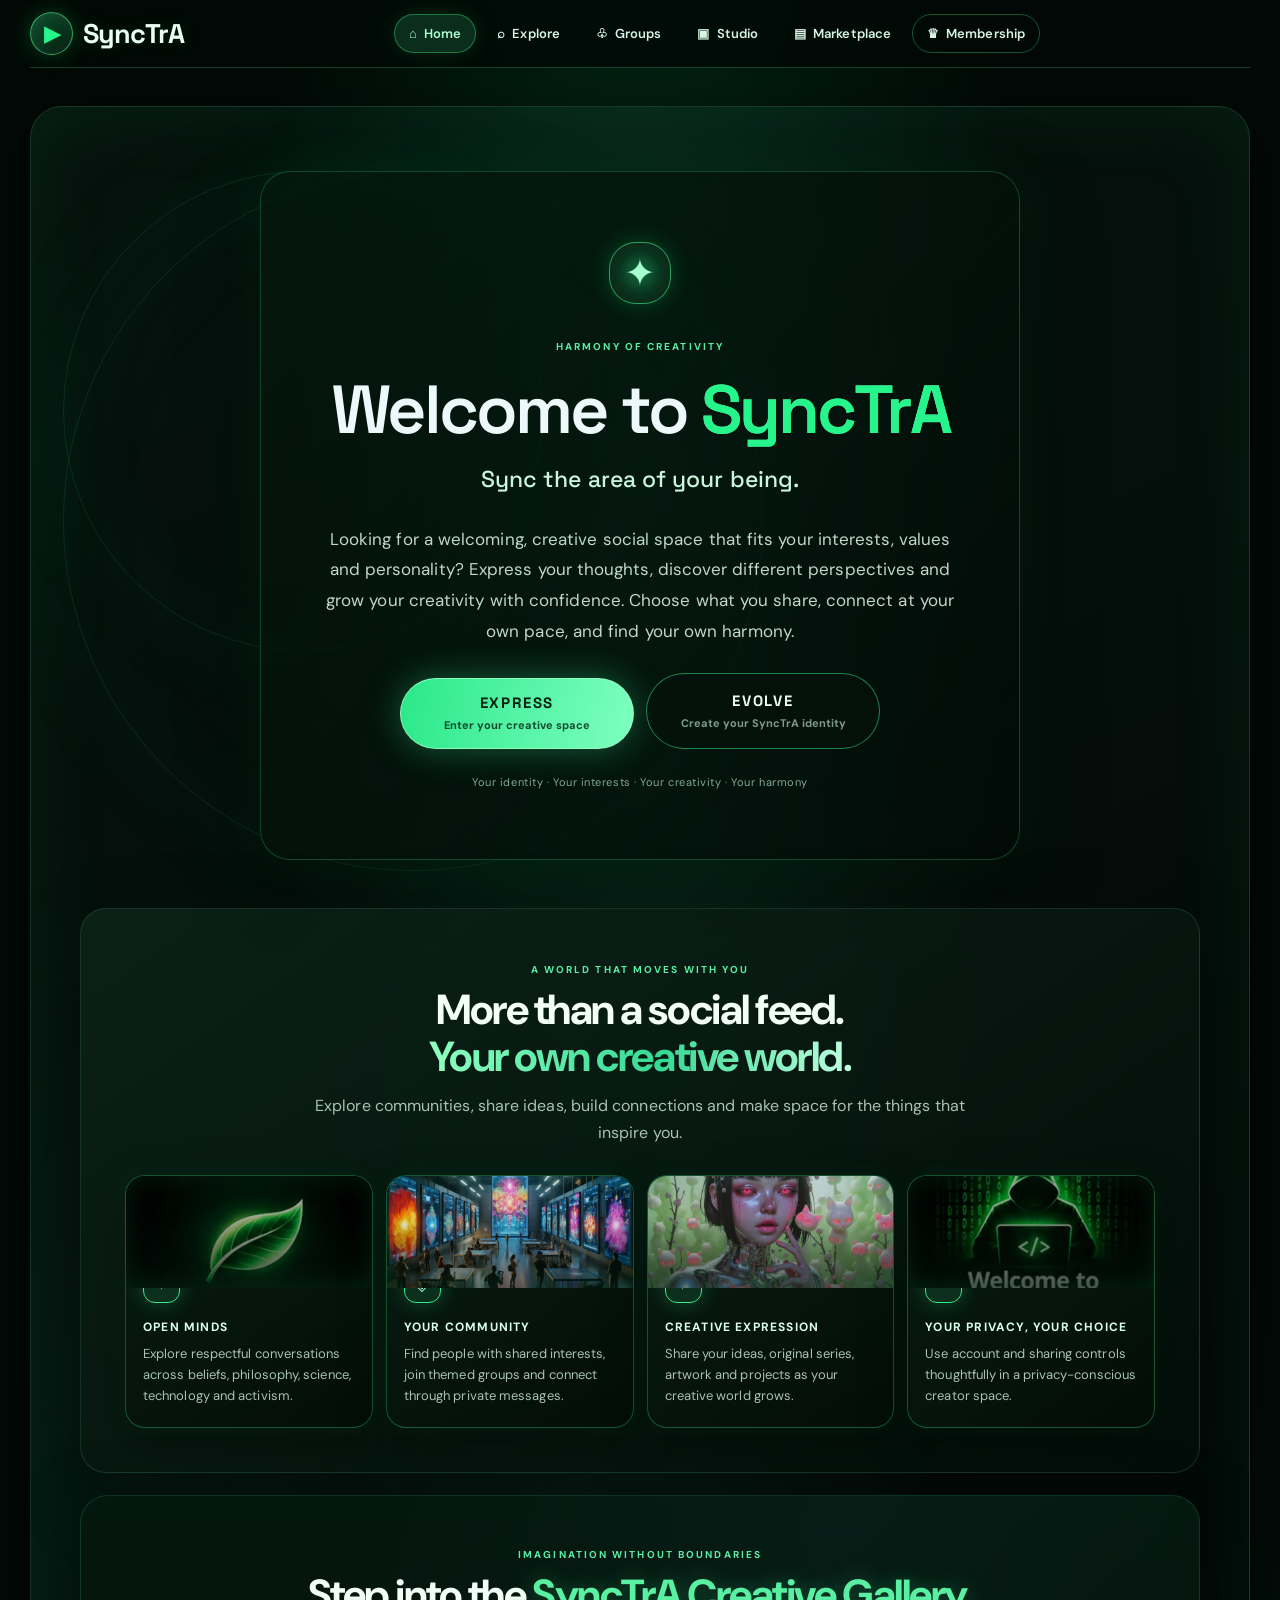
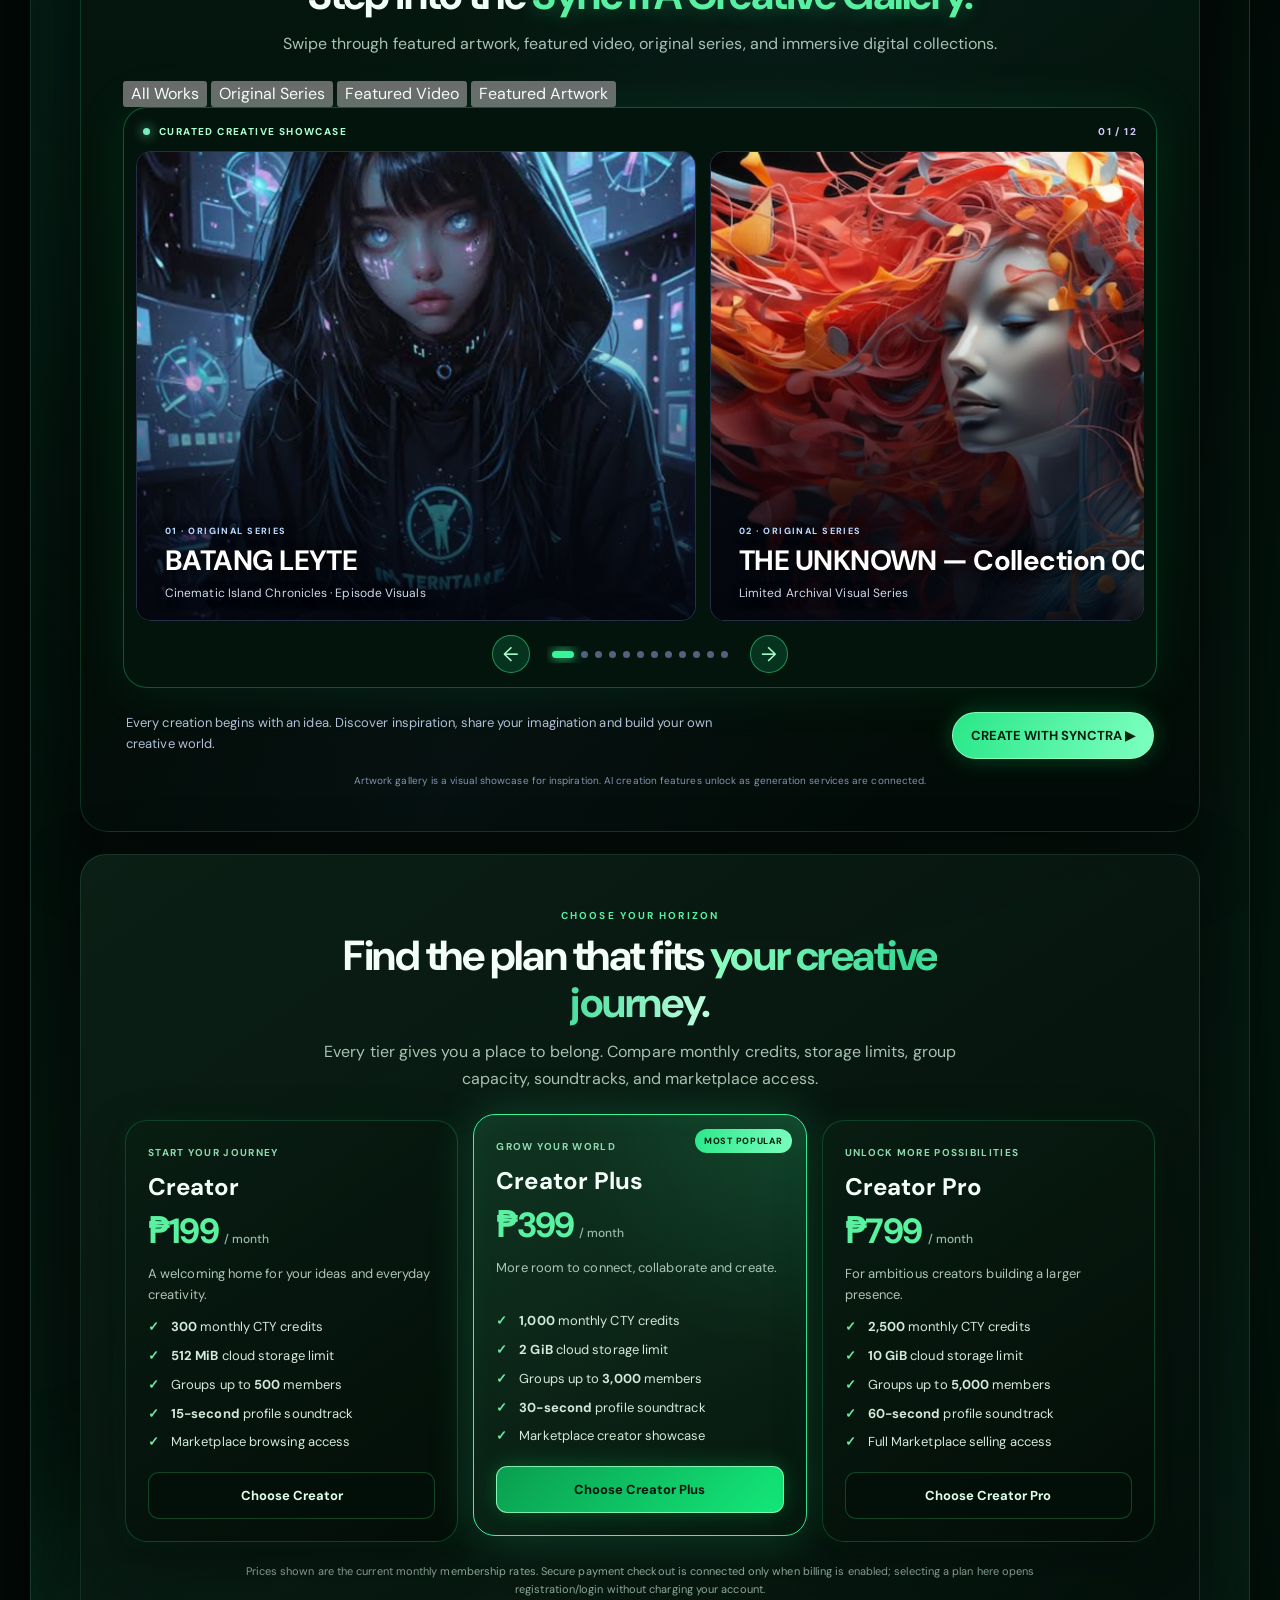
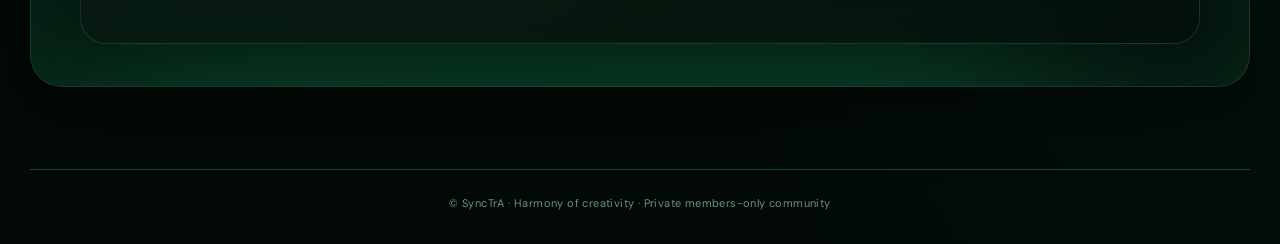
==== index.html @ 4bf0895f "Initial SyncTrA mobile-first rebuild" ====
<!doctype html>
<html lang="en">
<head>
  <meta charset="utf-8">
  <meta name="viewport" content="width=device-width, initial-scale=1, viewport-fit=cover">
  <meta name="theme-color" content="#030b07">
  <title>SyncTrA — Private Creative Social Platform</title>
  <link rel="stylesheet" href="styles.css">
  <link rel="stylesheet" href="styles-next.css">
</head>
<body data-accent-theme="emerald">
  <div class="shell">
    <!-- APP HEADER -->
    <header class="topbar" id="app-header">
      <a class="brand" href="#welcome-screen" aria-label="SyncTrA home">
        <span class="brand-mark" aria-hidden="true">▶</span>
        <span class="brand-text">SyncTrA</span>
      </a>

      <nav class="top-nav" aria-label="Primary">
        <a href="#welcome-screen" data-nav="home" class="is-current">⌂ <span>Home</span></a>
        <a href="#gallery-section" data-nav="explore">⌕ <span>Explore</span></a>
        <a href="#discover-section" data-nav="groups">♧ <span>Groups</span></a>
        <a href="#gallery-section" data-nav="studio">▣ <span>Studio</span></a>
        <a href="#plans-section" data-nav="marketplace">▤ <span>Marketplace</span></a>
        <a href="#plans-section" data-nav="membership" class="top-nav-membership">♛ <span>Membership</span></a>
        <a href="#notifications-panel" data-nav="notifications" class="auth-only-link hidden">🔔 <span>Notifications</span> <span id="header-notif-badge" class="nav-count">0</span></a>
        <a href="#profile-section" data-nav="profile" class="auth-only-link hidden">♙ <span>Profile</span></a>
      </nav>

      <div class="topbar-right">
        <span class="private-tag">PRIVATE MEMBERSHIP</span>
      </div>
    </header>

    <main>
      <!-- LANDING / HERO / CREATIVE GALLERY / MEMBERSHIP -->
      <section id="welcome-screen" class="welcome-screen">
        <div class="welcome-orbit orbit-one" aria-hidden="true"></div>
        <div class="welcome-orbit orbit-two" aria-hidden="true"></div>

        <div class="welcome-content">
          <div class="welcome-symbol" aria-hidden="true"><span>✦</span></div>
          <p class="eyebrow">HARMONY OF CREATIVITY</p>
          <h1>Welcome to <span>SyncTrA</span></h1>
          <p class="welcome-mantra">Sync the area of your being.</p>
          <p class="welcome-copy">
            Looking for a welcoming, creative social space that fits your interests, values and personality?
            Express your thoughts, discover different perspectives and grow your creativity with confidence.
            Choose what you share, connect at your own pace, and find your own harmony.
          </p>
          <div class="welcome-actions">
            <button id="welcome-express" class="primary welcome-choice" type="button">
              <strong>EXPRESS</strong>
              <small>Enter your creative space</small>
            </button>
            <button id="welcome-evolve" class="secondary welcome-choice" type="button">
              <strong>EVOLVE</strong>
              <small>Create your SyncTrA identity</small>
            </button>
          </div>
          <p class="welcome-footnote">Your identity · Your interests · Your creativity · Your harmony</p>
        </div>

        <!-- COMMUNITY & PILLARS -->
        <section id="discover-section" class="welcome-discover" aria-label="Discover SyncTrA">
          <div class="landing-heading">
            <p class="eyebrow">A WORLD THAT MOVES WITH YOU</p>
            <h2>More than a social feed.<br><span>Your own creative world.</span></h2>
            <p>Explore communities, share ideas, build connections and make space for the things that inspire you.</p>
          </div>
          <div class="landing-feature-grid">
            <article class="landing-feature">
              <div class="landing-feature-art" aria-hidden="true">
                <img src="assets/open-minds/open-discussion.webp" alt="" loading="lazy" decoding="async">
              </div>
              <span class="landing-feature-icon">✧</span>
              <h3>OPEN MINDS</h3>
              <p>Explore respectful conversations across beliefs, philosophy, science, technology and activism.</p>
            </article>
            <article class="landing-feature">
              <div class="landing-feature-art" aria-hidden="true">
                <img src="assets/ai-gallery/generative-art-lab.webp" alt="" loading="lazy" decoding="async">
              </div>
              <span class="landing-feature-icon">◈</span>
              <h3>YOUR COMMUNITY</h3>
              <p>Find people with shared interests, join themed groups and connect through private messages.</p>
            </article>
            <article class="landing-feature">
              <div class="landing-feature-art" aria-hidden="true">
                <img src="assets/ai-gallery/digital-creator.webp" alt="" loading="lazy" decoding="async">
              </div>
              <span class="landing-feature-icon">✦</span>
              <h3>CREATIVE EXPRESSION</h3>
              <p>Share your ideas, original series, artwork and projects as your creative world grows.</p>
            </article>
            <article class="landing-feature">
              <div class="landing-feature-art" aria-hidden="true">
                <img src="assets/open-minds/hacker-community.webp" alt="" loading="lazy" decoding="async">
              </div>
              <span class="landing-feature-icon">⌁</span>
              <h3>YOUR PRIVACY, YOUR CHOICE</h3>
              <p>Use account and sharing controls thoughtfully in a privacy-conscious creator space.</p>
            </article>
          </div>
        </section>

        <!-- CREATIVE GALLERY -->
        <section id="gallery-section" class="ai-gallery" aria-label="SyncTrA creative gallery">
          <div class="landing-heading gallery-heading">
            <p class="eyebrow">IMAGINATION WITHOUT BOUNDARIES</p>
            <h2>Step into the <span>SyncTrA Creative Gallery.</span></h2>
            <p>Swipe through featured artwork, featured video, original series, and immersive digital collections.</p>
          </div>

          <div class="gallery-explore-bar" role="tablist" aria-label="Filter gallery collections">
            <button type="button" class="gallery-filter is-active" data-filter="all">All Works</button>
            <button type="button" class="gallery-filter" data-filter="series">Original Series</button>
            <button type="button" class="gallery-filter" data-filter="video">Featured Video</button>
            <button type="button" class="gallery-filter" data-filter="artwork">Featured Artwork</button>
          </div>

          <div class="gallery-frame">
            <div class="gallery-toolbar">
              <span class="gallery-live-dot"></span>
              <span>CURATED CREATIVE SHOWCASE</span>
              <span class="gallery-count" id="gallery-count">01 / 12</span>
            </div>

            <div class="gallery-track" id="ai-gallery-track" tabindex="0" aria-label="Artwork carousel. Swipe or use the arrow buttons to explore.">
              <figure class="gallery-slide" data-category="series">
                <img src="assets/ai-gallery/rainy-city-portrait.webp" alt="BATANG LEYTE original cinematic series key art" loading="lazy">
                <span class="gallery-badge">ORIGINAL SERIES</span>
                <figcaption>
                  <span>01 · ORIGINAL SERIES</span>
                  <strong>BATANG LEYTE</strong>
                  <small>Cinematic Island Chronicles · Episode Visuals</small>
                </figcaption>
              </figure>
              <figure class="gallery-slide" data-category="series">
                <img src="assets/ai-gallery/biomechanical-muse.webp" alt="THE UNKNOWN Collection 001 dark surreal sculpture" loading="lazy">
                <span class="gallery-badge">COLLECTION 001</span>
                <figcaption>
                  <span>02 · ORIGINAL SERIES</span>
                  <strong>THE UNKNOWN — Collection 001</strong>
                  <small>Limited Archival Visual Series</small>
                </figcaption>
              </figure>
              <figure class="gallery-slide" data-category="video">
                <img src="assets/ai-gallery/neon-city-vision.webp" alt="Featured Video visual reel preview" loading="lazy">
                <span class="gallery-badge">FEATURED VIDEO</span>
                <figcaption>
                  <span>03 · FEATURED VIDEO</span>
                  <strong>Beyond Tomorrow (Motion Reel)</strong>
                  <small>Cinematic Sci-Fi Visual Direction</small>
                </figcaption>
              </figure>
              <figure class="gallery-slide" data-category="artwork">
                <img src="assets/ai-gallery/immersive-color-world.webp" alt="Immersive room filled with luminous multicolored glass-like digital forms" loading="lazy">
                <span class="gallery-badge">FEATURED ARTWORK</span>
                <figcaption>
                  <span>04 · FEATURED ARTWORK</span>
                  <strong>Color in Motion</strong>
                  <small>Abstract Environments</small>
                </figcaption>
              </figure>
              <figure class="gallery-slide" data-category="artwork">
                <img src="assets/ai-gallery/digital-river-gallery.webp" alt="Dark digital art gallery with glowing flowing patterns across the floor" loading="lazy">
                <figcaption>
                  <span>05 · DIGITAL ENVIRONMENTS</span>
                  <strong>River of Light</strong>
                  <small>Spatial Visual Art</small>
                </figcaption>
              </figure>
              <figure class="gallery-slide" data-category="artwork">
                <img src="assets/ai-gallery/generative-art-lab.webp" alt="Futuristic creative gallery with large colorful digital artworks" loading="lazy">
                <figcaption>
                  <span>06 · CREATIVE SPACES</span>
                  <strong>The Art Lab</strong>
                  <small>Generative Concepts</small>
                </figcaption>
              </figure>
              <figure class="gallery-slide" data-category="video">
                <img src="assets/ai-gallery/cyberpunk-wanderer.webp" alt="Anime-inspired cyberpunk woman overlooking a rainy neon city" loading="lazy">
                <span class="gallery-badge">FEATURED VIDEO</span>
                <figcaption>
                  <span>07 · FEATURED VIDEO</span>
                  <strong>Midnight Wanderer</strong>
                  <small>Animated Storyboard &amp; Soundscape</small>
                </figcaption>
              </figure>
              <figure class="gallery-slide" data-category="artwork">
                <img src="assets/ai-gallery/digital-creator.webp" alt="Hooded digital artist working at a glowing futuristic workstation" loading="lazy">
                <figcaption>
                  <span>08 · DIGITAL IDENTITIES</span>
                  <strong>Creator Mode</strong>
                  <small>Virtual Personas</small>
                </figcaption>
              </figure>
              <figure class="gallery-slide" data-category="artwork">
                <img src="assets/ai-gallery/surreal-cat-spirit.webp" alt="Surreal luminous character surrounded by small glowing cat-like figures" loading="lazy">
                <figcaption>
                  <span>09 · SURREAL ART</span>
                  <strong>Dream Companions</strong>
                  <small>Fantasy Concepts</small>
                </figcaption>
              </figure>
              <figure class="gallery-slide" data-category="artwork">
                <img src="assets/ai-gallery/neon-dream-portrait.webp" alt="Vibrant pink and violet futuristic fantasy portrait" loading="lazy">
                <figcaption>
                  <span>10 · NEON FANTASY</span>
                  <strong>Neon Reverie</strong>
                  <small>Color and Emotion</small>
                </figcaption>
              </figure>
              <figure class="gallery-slide" data-category="series">
                <img src="assets/open-minds/taoism.webp" alt="Harmony of Nature architectural vision" loading="lazy">
                <figcaption>
                  <span>11 · ENVIRONMENTAL ART</span>
                  <strong>Emerald Sanctuary</strong>
                  <small>Nature &amp; Architecture</small>
                </figcaption>
              </figure>
              <figure class="gallery-slide" data-category="series">
                <img src="assets/open-minds/science.webp" alt="Cosmic discovery visual" loading="lazy">
                <figcaption>
                  <span>12 · COSMIC EXPLORATION</span>
                  <strong>Horizons of Light</strong>
                  <small>Speculative Visuals</small>
                </figcaption>
              </figure>
            </div>

            <div class="gallery-controls">
              <button class="gallery-arrow" id="gallery-prev" type="button" aria-label="Previous artwork">←</button>
              <div class="gallery-dots" id="gallery-dots" aria-label="Choose artwork">
                <button class="gallery-dot is-active" type="button" data-gallery-index="0" aria-label="Show artwork 1" aria-current="true"></button>
                <button class="gallery-dot" type="button" data-gallery-index="1" aria-label="Show artwork 2"></button>
                <button class="gallery-dot" type="button" data-gallery-index="2" aria-label="Show artwork 3"></button>
                <button class="gallery-dot" type="button" data-gallery-index="3" aria-label="Show artwork 4"></button>
                <button class="gallery-dot" type="button" data-gallery-index="4" aria-label="Show artwork 5"></button>
                <button class="gallery-dot" type="button" data-gallery-index="5" aria-label="Show artwork 6"></button>
                <button class="gallery-dot" type="button" data-gallery-index="6" aria-label="Show artwork 7"></button>
                <button class="gallery-dot" type="button" data-gallery-index="7" aria-label="Show artwork 8"></button>
                <button class="gallery-dot" type="button" data-gallery-index="8" aria-label="Show artwork 9"></button>
                <button class="gallery-dot" type="button" data-gallery-index="9" aria-label="Show artwork 10"></button>
                <button class="gallery-dot" type="button" data-gallery-index="10" aria-label="Show artwork 11"></button>
                <button class="gallery-dot" type="button" data-gallery-index="11" aria-label="Show artwork 12"></button>
              </div>
              <button class="gallery-arrow" id="gallery-next" type="button" aria-label="Next artwork">→</button>
            </div>
          </div>

          <div class="gallery-footer">
            <p>Every creation begins with an idea. Discover inspiration, share your imagination and build your own creative world.</p>
            <button id="gallery-join" class="primary" type="button">CREATE WITH SYNCTRA <span>▶</span></button>
          </div>
          <p class="gallery-note">Artwork gallery is a visual showcase for inspiration. AI creation features unlock as generation services are connected.</p>
        </section>

        <!-- MEMBERSHIP TIERS -->
        <section id="plans-section" class="landing-plans" aria-label="SyncTrA membership plans">
          <div class="landing-heading">
            <p class="eyebrow">CHOOSE YOUR HORIZON</p>
            <h2>Find the plan that fits <span>your creative journey.</span></h2>
            <p>Every tier gives you a place to belong. Compare monthly credits, storage limits, group capacity, soundtracks, and marketplace access.</p>
          </div>
          <div class="landing-plan-grid">
            <article class="landing-plan">
              <p class="plan-kicker">START YOUR JOURNEY</p>
              <h3>Creator</h3>
              <p class="landing-price">₱199 <small>/ month</small></p>
              <p class="plan-summary">A welcoming home for your ideas and everyday creativity.</p>
              <ul>
                <li><strong>300</strong> monthly CTY credits</li>
                <li><strong>512 MiB</strong> cloud storage limit</li>
                <li>Groups up to <strong>500</strong> members</li>
                <li><strong>15-second</strong> profile soundtrack</li>
                <li>Marketplace browsing access</li>
              </ul>
              <button class="secondary landing-plan-cta" type="button" data-plan-cta="creator">Choose Creator</button>
            </article>

            <article class="landing-plan featured">
              <span class="plan-ribbon">MOST POPULAR</span>
              <p class="plan-kicker">GROW YOUR WORLD</p>
              <h3>Creator Plus</h3>
              <p class="landing-price">₱399 <small>/ month</small></p>
              <p class="plan-summary">More room to connect, collaborate and create.</p>
              <ul>
                <li><strong>1,000</strong> monthly CTY credits</li>
                <li><strong>2 GiB</strong> cloud storage limit</li>
                <li>Groups up to <strong>3,000</strong> members</li>
                <li><strong>30-second</strong> profile soundtrack</li>
                <li>Marketplace creator showcase</li>
              </ul>
              <button class="primary landing-plan-cta" type="button" data-plan-cta="creator_plus">Choose Creator Plus</button>
            </article>

            <article class="landing-plan">
              <p class="plan-kicker">UNLOCK MORE POSSIBILITIES</p>
              <h3>Creator Pro</h3>
              <p class="landing-price">₱799 <small>/ month</small></p>
              <p class="plan-summary">For ambitious creators building a larger presence.</p>
              <ul>
                <li><strong>2,500</strong> monthly CTY credits</li>
                <li><strong>10 GiB</strong> cloud storage limit</li>
                <li>Groups up to <strong>5,000</strong> members</li>
                <li><strong>60-second</strong> profile soundtrack</li>
                <li>Full Marketplace selling access</li>
              </ul>
              <button class="secondary landing-plan-cta" type="button" data-plan-cta="creator_pro">Choose Creator Pro</button>
            </article>
          </div>
          <p class="landing-disclaimer">Prices shown are the current monthly membership rates. Secure payment checkout is connected only when billing is enabled; selecting a plan here opens registration/login without charging your account.</p>
        </section>

        <div class="welcome-bottom-glow" aria-hidden="true"></div>
      </section>

      <!-- AUTH VIEW -->
      <section id="auth-view" class="auth-layout hidden">
        <div class="intro">
          <p class="eyebrow">A PRIVATE SPACE TO CREATE</p>
          <h1>Make something.<br><span>Share the harmony.</span></h1>
          <p class="intro-copy">A members-only creative community for art, video, music, projects and themed discussions.</p>
          <div class="values">
            <div><b>01</b><span>Private by design</span></div>
            <div><b>02</b><span>Chronological community feed</span></div>
            <div><b>03</b><span>Themed communities &amp; private groups</span></div>
          </div>
          <p class="fine-print">SyncTrA is for adults aged 18 and older. Respectful expression, privacy and transparent community rules matter here.</p>
        </div>

        <section class="panel auth-panel">
          <button id="back-to-welcome" class="text-button back-welcome" type="button">← Welcome</button>
          <div class="tabs">
            <button id="tab-login" class="tab active" type="button">Log in</button>
            <button id="tab-signup" class="tab" type="button">Create account</button>
          </div>

          <form id="login-form" class="form">
            <h2>Welcome back</h2>
            <p class="muted">Log in to your private SyncTrA space.</p>
            <label>Email address<input id="login-email" type="email" autocomplete="email" required placeholder="you@example.com"></label>
            <label>Password<input id="login-password" type="password" autocomplete="current-password" required minlength="8" placeholder="Your password"></label>
            <button class="primary" type="submit">Log in securely</button>
            <button id="forgot-password" class="text-button" type="button">Forgot password?</button>
          </form>

          <form id="signup-form" class="form hidden">
            <h2>Join SyncTrA</h2>
            <p class="muted">Create your member identity. No outside profile-photo uploads.</p>
            <label>Username<input id="signup-username" type="text" minlength="3" maxlength="24" pattern="[A-Za-z0-9_]{3,24}" autocomplete="username" required placeholder="your_unique_name"></label>
            <small>3–24 characters. Letters, numbers and underscore only.</small>
            <label>Display name<input id="signup-display" type="text" minlength="1" maxlength="60" required placeholder="How members will see you"></label>
            <label>Email address<input id="signup-email" type="email" autocomplete="email" required placeholder="you@example.com"></label>
            <label>Password<input id="signup-password" type="password" autocomplete="new-password" minlength="8" required placeholder="At least 8 characters"></label>
            <label>Date of birth<input id="signup-dob" type="date" required></label>
            <label class="check-row"><input id="age-check" type="checkbox" required><span>I confirm that I am 18 years old or older.</span></label>
            <label class="check-row"><input id="rules-check" type="checkbox" required><span>I agree to follow SyncTrA's community rules and privacy-first approach.</span></label>
            <button class="primary" type="submit">Create my account</button>
            <p class="tiny">Your date of birth is checked during registration and is not displayed on your public member profile.</p>
          </form>
          <div id="auth-message" class="message" role="status" aria-live="polite"></div>
        </section>
      </section>

      <!-- AUTHENTICATED WORKSPACE -->
      <section id="dashboard-view" class="dashboard hidden">
        <div class="dash-head">
          <div>
            <p class="eyebrow">MEMBER SPACE</p>
            <h1>Welcome, <span id="member-display">Creator</span>.</h1>
            <p class="muted">Your private SyncTrA creative world.</p>
          </div>
          <button id="logout-button" class="secondary" type="button">Log out</button>
        </div>

        <!-- ANDROID / MOBILE STICKY QUICKBAR -->
        <div class="mobile-quickbar">
          <button id="quick-menu-toggle" class="secondary menu-toggle" type="button" aria-expanded="false" aria-controls="quick-menu" aria-label="Open navigation menu">
            <span aria-hidden="true">☰</span><span>Menu</span>
          </button>
          <span class="quickbar-brand">SyncTrA <small>YOUR CREATIVE WORLD</small></span>
          <a href="#notifications-panel" aria-label="Notifications" class="quickbar-notif">
            🔔<span id="mobile-notif-dot" class="quickbar-badge hidden">0</span>
          </a>
        </div>

        <!-- DESKTOP SIDEBAR / MOBILE DRAWER -->
        <nav id="quick-menu" class="app-nav" aria-label="SyncTrA workspace navigation">
          <a class="app-nav-brand" href="#feed-section">
            <span class="nav-orb">▶</span>
            <span>SyncTrA<small>CREATIVE SOCIAL PLATFORM</small></span>
          </a>
          <a href="#feed-section" data-workspace="stream">⌂ <span>Home / Stream</span></a>
          <a href="#social-hub" data-workspace="explore">⌕ <span>Explore &amp; Network</span></a>
          <a href="#groups-section" data-workspace="garden">♧ <span>Groups &amp; Open Minds</span></a>
          <a href="#creative-space" data-workspace="create">▣ <span>Studio &amp; Creations</span></a>
          <a href="#messages-panel" data-workspace="chat">▤ <span>Direct Chat</span></a>
          <a href="#notifications-panel" data-workspace="notifications">🔔 <span>Notifications</span></a>
          <a href="#profile-section" data-workspace="you">♙ <span>Your Profile</span></a>
          <a href="#about-section" data-workspace="about">✦ <span>About SyncTrA</span></a>
          <a href="#faq-section" data-workspace="faq">? <span>FAQ &amp; Help</span></a>
        </nav>

        <!-- WORKSPACE HERO BANNER -->
        <section class="member-hero" aria-label="SyncTrA creative community">
          <div class="hero-art">
            <span class="hero-kicker">A PRIVATE CREATIVE COMMUNITY</span>
            <h2>CREATE <i>•</i> SHARE <i>•</i> COLLABORATE <i>•</i> EVOLVE</h2>
            <p>Sync the area of your being. Express freely. Create your own world with harmony.</p>
          </div>
        </section>

        <!-- MEMBERSHIP GATE (WHEN SUBSCRIPTION IS INACTIVE) -->
        <section id="membership-gate" class="panel membership-gate hidden" aria-live="polite">
          <p class="eyebrow">PRIVATE MEMBERSHIP</p>
          <h2 id="gate-title">Your membership is not active yet</h2>
          <p id="gate-description" class="muted">Choose a SyncTrA plan to continue. Private community access is reserved for members with a verified, active subscription.</p>
          <div id="membership-plans" class="membership-plans"></div>
          <p id="membership-gate-message" class="message" role="status"></p>
          <p class="tiny">Secure checkout is being connected. No payment has been taken, and selecting a plan here does not activate access.</p>
        </section>

        <!-- ACTIVE MEMBER CONTENT -->
        <div id="member-content" class="member-content">
          <div class="dash-grid">
            <!-- PROFILE WORKSPACE (#profile-section) -->
            <section id="profile-section" class="profile-section">
              <article id="profile-card" class="panel profile-card">
                <div class="profile-cover" aria-hidden="true">
                  <span class="profile-cover-badge" id="profile-rank-badge">✦ CREATOR</span>
                </div>

                <div class="profile-avatar-row">
                  <div class="avatar" id="avatar-letter">S</div>
                  <div class="profile-emblem-pill" id="profile-emblem-pill" title="Membership Rank &amp; CTY Credits">
                    <span class="emblem-icon">♛</span>
                    <span id="profile-cty-info">CTY Member · Active</span>
                  </div>
                </div>

                <div class="profile-stats" aria-label="Network counts">
                  <div><b id="profile-followers">0</b><small>Followers</small></div>
                  <div><b id="profile-following">0</b><small>Following</small></div>
                  <div><b id="profile-cty-balance">300</b><small>CTY Credits</small></div>
                </div>

                <p class="eyebrow">YOUR MEMBER IDENTITY</p>
                <div class="profile-name-row">
                  <h2 id="profile-name">Member</h2>
                  <span id="profile-verified-badge" class="verified-badge" title="Verified SyncTrA Member">✓</span>
                </div>
                <p class="muted" id="profile-username">@username</p>
                <p id="profile-bio" class="profile-bio muted">Add a little introduction to your creative world.</p>

                <div class="profile-traits">
                  <p><strong>Rank</strong> <span id="profile-tier-label">Creator Member</span></p>
                  <p><strong>Personality</strong> <span id="profile-personality">Not set</span></p>
                  <p><strong>Hobbies</strong> <span id="profile-hobbies">Not set</span></p>
                </div>

                <p id="profile-email" class="small"></p>
                <div class="status-line"><span class="status-dot"></span><span>Verified adult member · Active</span></div>

                <!-- PRIMARY PROFILE CONTROLS -->
                <div class="profile-quick-actions">
                  <button id="profile-edit-open" class="primary profile-edit-open" type="button">✎ Edit Profile</button>
                  <button id="profile-appearance-toggle" class="secondary profile-icon-btn" type="button" aria-expanded="false" aria-controls="profile-appearance-drawer" title="Appearance settings">🎨 <span>Appearance</span></button>
                  <button id="profile-settings" class="secondary profile-icon-btn" type="button" aria-expanded="false" aria-controls="profile-account-drawer" title="Account settings">⚙ <span>Account</span></button>
                  <button id="profile-sound-toggle" class="secondary profile-icon-btn" type="button" aria-expanded="false" aria-controls="profile-sound-drawer" title="Sound controls">♫ <span>Sound</span></button>
                </div>

                <!-- APPEARANCE SETTINGS DRAWER -->
                <div id="profile-appearance-drawer" class="profile-subdrawer hidden">
                  <p class="eyebrow">APPEARANCE SETTINGS</p>
                  <p class="tiny">Personalize your SyncTrA interface glow across your workspace.</p>
                  <div class="theme-swatches" role="group" aria-label="Interface accent theme">
                    <button type="button" class="swatch-btn is-active" data-ui-theme="emerald">Emerald Harmony</button>
                    <button type="button" class="swatch-btn" data-ui-theme="gold">Sovereign Gold</button>
                    <button type="button" class="swatch-btn" data-ui-theme="crimson">Obsidian Crimson</button>
                    <button type="button" class="swatch-btn" data-ui-theme="prism">Prism Spectrum</button>
                  </div>
                </div>

                <!-- ACCOUNT SETTINGS DRAWER -->
                <div id="profile-account-drawer" class="profile-subdrawer hidden">
                  <p class="eyebrow">ACCOUNT SETTINGS</p>
                  <p class="tiny">Manage security, password recovery, safety lists, or sign out.</p>
                  <div class="account-drawer-actions">
                    <button id="profile-reset-password" class="secondary" type="button">Send password reset email</button>
                    <a href="#feed-section" id="profile-jump-safety" class="secondary">Blocked members &amp; appeals</a>
                    <button id="profile-logout" class="danger-button" type="button">Log out of SyncTrA</button>
                  </div>
                </div>

                <!-- SOUND CONTROLS DRAWER -->
                <div id="profile-sound-drawer" class="profile-subdrawer hidden">
                  <p class="eyebrow">SOUND CONTROLS</p>
                  <p class="tiny" id="profile-sound-status">Ambient room soundscape is currently off.</p>
                  <div class="sound-drawer-controls">
                    <button id="profile-audio-btn" class="secondary" type="button">♫ Toggle Ambient Sound</button>
                    <label class="community-volume">Master Volume <input id="profile-audio-volume" type="range" min="0" max="30" value="12"></label>
                  </div>
                </div>

                <!-- EDIT PROFILE FORM -->
                <form id="profile-form" class="form compact hidden">
                  <label>Display name<input id="edit-display" maxlength="60" required></label>
                  <label>Bio<textarea id="edit-bio" maxlength="300" rows="3" placeholder="A little about your creative world"></textarea></label>
                  <label>Personality type
                    <select id="edit-personality">
                      <option value="">Choose your temperament (optional)</option>
                      <option value="Sanguine">Sanguine — outgoing, enthusiastic, sociable</option>
                      <option value="Choleric">Choleric — decisive, driven, assertive</option>
                      <option value="Melancholic">Melancholic — thoughtful, analytical, detail-oriented</option>
                      <option value="Phlegmatic">Phlegmatic — calm, steady, supportive</option>
                      <option value="Mixed">A mix / not sure</option>
                    </select>
                  </label>
                  <label>Hobbies <input id="edit-hobbies" maxlength="180" placeholder="e.g. music, gaming, hiking, drawing"></label>
                  <small class="field-hint">Choose what feels right. Personality types are self-described, not a psychological diagnosis.</small>
                  <div class="profile-edit-actions">
                    <button class="primary" type="submit">Save profile</button>
                    <button id="profile-edit-cancel" class="secondary" type="button">Cancel</button>
                  </div>
                </form>
              </article>
            </section>

            <!-- STUDIO & MEMBERSHIP SUMMARY -->
            <div class="dash-content">
              <article id="creative-space" class="panel">
                <p class="eyebrow">YOUR CREATIVE STUDIO</p>
                <h2>Start with your ideas.</h2>
                <p class="muted">AI image, video and music generation connect in a later phase. Explore your workspace tools below.</p>
                <div class="feature-grid">
                  <div class="feature"><span>✦</span><b>AI Studio</b><small>Image &amp; visual synthesis</small></div>
                  <div class="feature"><span>▧</span><b>Original Series</b><small>BATANG LEYTE &amp; THE UNKNOWN</small></div>
                  <div class="feature"><span>◉</span><b>Stream Feed</b><small>Active chronological feed</small></div>
                  <div class="feature"><span>⌘</span><b>Open Minds &amp; Groups</b><small>Themed community rooms</small></div>
                </div>
              </article>

              <article class="panel membership">
                <p class="eyebrow">MEMBERSHIP &amp; CTY</p>
                <h2 id="membership-status">Active Membership</h2>
                <p class="muted" id="membership-perks-summary">Includes monthly CTY credits, private group creation, and profile soundtrack.</p>
                <span class="status-pill" id="membership-pill">Account access: verified</span>
              </article>
            </div>
          </div>

          <!-- STREAM / COMMUNITY FEED -->
          <section id="feed-section" class="feed-section">
            <div class="feed-heading">
              <div>
                <p class="eyebrow">PRIVATE COMMUNITY STREAM</p>
                <h2>Member feed</h2>
                <p class="muted">Latest posts first · visible only to verified SyncTrA members</p>
              </div>
              <button id="refresh-feed" class="secondary" type="button">Refresh</button>
            </div>

            <article class="panel composer">
              <div class="composer-top">
                <div class="composer-avatar" id="composer-avatar" aria-hidden="true">S</div>
                <button id="composer-pill" class="composer-pill" type="button">What's on your creative mind?</button>
              </div>
              <form id="post-form" class="form">
                <label for="post-body">Share an update with the community</label>
                <textarea id="post-body" rows="2" maxlength="3000" placeholder="What's on your creative mind?" required></textarea>
                <div class="composer-footer">
                  <small>Text posts active now · Media attachments arrive with AI Studio.</small>
                  <button class="primary" type="submit">Publish post</button>
                </div>
              </form>
            </article>

            <div id="feed-list" class="feed-list"></div>
            <div id="feed-message" class="message" role="status" aria-live="polite"></div>

            <article class="panel safety-panel">
              <p class="eyebrow">SAFETY &amp; PRIVACY</p>
              <h3>Blocked members</h3>
              <p class="muted">Members you block will no longer appear in your community feed. Blocking is private; the other member is not notified.</p>
              <div id="blocked-list" class="blocked-list"></div>
              <div id="blocked-message" class="message" role="status" aria-live="polite"></div>
              <div class="safety-divider"></div>
              <h3>My reports &amp; appeals</h3>
              <p class="muted">Review the status of reports you submitted. If a report was actioned or dismissed, you may request one appeal.</p>
              <div id="my-reports-list" class="my-reports-list"></div>
              <div id="my-reports-message" class="message" role="status" aria-live="polite"></div>
            </article>
          </section>

          <!-- SOCIAL HUB (NOTIFICATIONS, DIRECT CHAT, NETWORK) -->
          <nav class="social-nav" aria-label="Your private social space">
            <a href="#social-hub">My Network</a>
            <a href="#notifications-panel">Notifications <span id="notification-count" class="nav-count">0</span></a>
            <a href="#messages-panel">Messages</a>
            <a href="#network-panel">Followers &amp; Following</a>
          </nav>

          <section id="social-hub" class="social-hub">
            <div class="feed-heading">
              <div>
                <p class="eyebrow">YOUR PRIVATE NETWORK</p>
                <h2>Stay connected</h2>
                <p class="muted">Share privately with another SyncTrA member.</p>
              </div>
            </div>

            <div class="social-grid">
              <article id="notifications-panel" class="panel social-panel">
                <div class="social-panel-head">
                  <div><p class="eyebrow">ACTIVITY</p><h3>Notifications</h3></div>
                  <button id="refresh-notifications" class="secondary" type="button">Refresh</button>
                </div>
                <div id="notifications-list" class="social-list"></div>
                <p id="notifications-message" class="message" role="status"></p>
              </article>

              <article id="messages-panel" class="panel social-panel">
                <div class="social-panel-head">
                  <div><p class="eyebrow">PRIVATE CONVERSATIONS</p><h3>Direct Messages</h3></div>
                  <button id="refresh-messages" class="secondary" type="button">Refresh</button>
                </div>
                <form id="new-message-form" class="form compact">
                  <label>Send a private message to a member username<input id="message-username" maxlength="24" required placeholder="username"></label>
                  <label>Message<textarea id="message-first-body" rows="2" maxlength="4000" required placeholder="Write a private message…"></textarea></label>
                  <button class="primary" type="submit">Start conversation</button>
                </form>
                <div id="messages-list" class="social-list"></div>
                <p id="messages-message" class="message" role="status"></p>
              </article>

              <article id="network-panel" class="panel social-panel network-panel">
                <div class="social-panel-head">
                  <div><p class="eyebrow">CREATOR CONNECTIONS</p><h3>Followers &amp; Following</h3></div>
                  <button id="refresh-network" class="secondary" type="button">Refresh</button>
                </div>
                <div class="network-stats">
                  <div><b id="followers-count">0</b><small>Followers</small></div>
                  <div><b id="following-count">0</b><small>Following</small></div>
                </div>
                <div class="network-columns">
                  <div><h4>Followers</h4><div id="followers-list" class="social-list"></div></div>
                  <div><h4>Following</h4><div id="following-list" class="social-list"></div></div>
                </div>
                <form id="follow-form" class="form compact">
                  <label>Find a member by username<input id="follow-username" maxlength="24" required placeholder="creator_username"></label>
                  <button class="secondary" type="submit">Follow member</button>
                </form>
                <p id="network-message" class="message" role="status"></p>
              </article>
            </div>
          </section>

          <!-- GROUPS & OPEN MINDS COMMUNITY ROOMS -->
          <section id="groups-section" class="groups-section">
            <div class="feed-heading">
              <div>
                <p class="eyebrow">GARDEN · PRIVATE &amp; THEMED COMMUNITIES</p>
                <h2>Groups &amp; Open Minds</h2>
                <p class="muted">Enter themed community rooms or collaborate in your private groups.</p>
              </div>
              <button id="refresh-groups" class="secondary" type="button">Refresh</button>
            </div>

            <!-- OPEN MINDS THEMED ROOMS -->
            <section class="open-minds-section" aria-labelledby="open-minds-title">
              <div class="open-minds-intro">
                <div>
                  <p class="eyebrow">SYNCTRA · OPEN MINDS</p>
                  <h2 id="open-minds-title">Different beliefs. One respectful space.</h2>
                  <p class="muted">Each community carries its own visual sanctuary. Disagreement is welcome; harassment is not.</p>
                </div>
                <div class="slow-mode-pill">15s <small>SLOW MODE</small></div>
              </div>

              <div class="community-tools panel">
                <div>
                  <b>Room ambience</b>
                  <small id="community-audio-status">Ambient sound is off</small>
                </div>
                <button id="community-audio-toggle" class="secondary" type="button" aria-pressed="false">♫ Sound off</button>
                <label class="community-volume">Volume <input id="community-audio-volume" type="range" min="0" max="30" value="12"></label>
              </div>

              <div id="community-rooms" class="community-rooms-grid" aria-live="polite"></div>

              <!-- REUSABLE GROUP CHAT MESSENGER (OPEN MINDS ROOM) -->
              <section id="community-room-panel" class="panel community-room-panel hidden" data-room-slug="open">
                <!-- MESSENGER HEADER -->
                <header class="room-header">
                  <button id="community-room-back" class="room-back" type="button" aria-label="Back to communities">‹</button>
                  <span class="room-brand-mark" aria-hidden="true">▶</span>
                  <div class="room-brand-copy">
                    <strong>SyncTrA</strong>
                    <small>Group Chat Messenger</small>
                  </div>
                  <div class="room-header-actions">
                    <span class="room-online-indicator" title="Community online" aria-label="Room is active"></span>
                    <button id="community-room-add" class="room-header-btn" type="button" aria-label="Invite or share room" title="Invite members">＋</button>
                    <button id="community-room-search-btn" class="room-header-btn" type="button" aria-label="Search messages" title="Search messages">⌕</button>
                    <div class="room-more-wrap">
                      <button id="community-room-more-btn" class="room-header-btn" type="button" aria-label="More room options" aria-expanded="false" title="More options">⋮</button>
                      <div id="community-room-more-menu" class="room-dropdown hidden" role="menu">
                        <button type="button" id="menu-toggle-sound" role="menuitem">♫ Toggle ambient sound</button>
                        <button type="button" id="menu-report-room" role="menuitem">⚑ Report community room</button>
                        <button type="button" id="menu-leave-room" class="danger" role="menuitem">⇥ Leave room</button>
                      </div>
                    </div>
                    <button id="community-room-close" class="secondary room-close" type="button" aria-label="Close room">×</button>
                  </div>
                </header>

                <!-- SEARCH BAR OVERLAY -->
                <div id="community-search-bar" class="room-search-bar hidden">
                  <input id="community-search-input" type="search" placeholder="Filter messages in this room…" aria-label="Filter messages">
                  <button id="community-search-clear" type="button" class="text-button">Clear</button>
                </div>

                <!-- LEFT SIDEBAR ON DESKTOP / COMPACT RAIL ON MOBILE -->
                <aside class="room-side" aria-label="Community navigation">
                  <div class="room-icon" aria-hidden="true"><span id="community-room-icon">◎</span></div>
                  <p class="eyebrow" id="community-room-category">COMMUNITY SANCTUARY</p>
                  <strong class="room-side-title" id="community-side-title">Open Discussion</strong>
                  <p id="community-room-description" class="muted room-desc"></p>

                  <nav class="room-side-nav" aria-label="Room sections">
                    <button type="button" class="room-side-item is-active" data-room-tab="chats">💬 Chats</button>
                    <button type="button" class="room-side-item" data-room-tab="members">👥 <span id="community-member-count">Members</span></button>
                    <button type="button" class="room-side-item" data-room-tab="info">ⓘ Group Info</button>
                    <button type="button" class="room-side-item" id="room-side-notifications">🔔 Notifications</button>
                    <div class="room-theme-selector-wrap">
                      <label for="community-theme-switcher" class="sr-only">Switch community theme</label>
                      <select id="community-theme-switcher" class="room-theme-select" title="Preview or switch community theme">
                        <option value="">🎨 Theme</option>
                        <option value="open">Emerald · Open Discussion</option>
                        <option value="activists">Emerald · Activists</option>
                        <option value="christianity">Gold · Christianity</option>
                        <option value="hinduism">Saffron · Hinduism</option>
                        <option value="satanism">Crimson · Satanism</option>
                        <option value="lgbtq">Rainbow · LGBTQ+</option>
                      </select>
                    </div>
                  </nav>

                  <span class="slow-mode-pill">1 msg / 15s</span>

                  <div class="room-side-actions">
                    <button id="community-room-report" class="secondary room-report-group" type="button">Report group</button>
                    <small class="room-report-note">10 unique reports = 60-day suspension</small>
                    <button id="community-room-leave" class="secondary" type="button">Leave room</button>
                  </div>
                </aside>

                <!-- MAIN CHAT AREA -->
                <div class="room-main">
                  <div class="group-banner room-banner">
                    <span class="room-banner-tag" id="community-banner-category">OPEN MINDS · HARMONY</span>
                    <strong id="community-room-title">Room discussion</strong>
                    <span id="community-banner-subtitle">Create • Share • Collaborate • Respect</span>
                  </div>

                  <!-- GROUP INFO PANEL (TOGGLED FROM SIDEBAR) -->
                  <div id="community-info-drawer" class="room-info-card hidden">
                    <h4>Community Guidelines &amp; Info</h4>
                    <p id="community-info-text" class="muted">Respect every member's dignity. Challenge ideas thoughtfully. Slow mode is active at one message every 15 seconds.</p>
                  </div>

                  <div id="community-chat-list" class="community-chat-list" aria-live="polite"></div>

                  <!-- EMOJI QUICK TRAY -->
                  <div id="community-emoji-tray" class="emoji-tray hidden" role="group" aria-label="Insert emoji">
                    <button type="button" class="emoji-btn">✨</button>
                    <button type="button" class="emoji-btn">🌿</button>
                    <button type="button" class="emoji-btn">🙏</button>
                    <button type="button" class="emoji-btn">❤️</button>
                    <button type="button" class="emoji-btn">🔥</button>
                    <button type="button" class="emoji-btn">🌈</button>
                    <button type="button" class="emoji-btn">🕉️</button>
                    <button type="button" class="emoji-btn">✝️</button>
                    <button type="button" class="emoji-btn">🕊️</button>
                    <button type="button" class="emoji-btn">👏</button>
                  </div>

                  <form id="community-message-form" class="group-message-form room-composer">
                    <button id="community-emoji-toggle" class="room-emoji-btn" type="button" aria-label="Insert emoji">☺</button>
                    <input id="community-message-body" maxlength="1000" required placeholder="Share an idea respectfully…">
                    <button class="primary room-send" type="submit" aria-label="Send message">➤</button>
                  </form>
                  <p id="community-chat-feedback" class="message" role="status" aria-live="polite">Respect people. Challenge ideas. No spam or harassment.</p>
                </div>
              </section>
            </section>

            <!-- PRIVATE GROUPS -->
            <article class="panel group-create-panel">
              <h3>Create a private group</h3>
              <p id="group-plan-note" class="muted">Checking your subscription and group capacity…</p>
              <form id="group-create-form" class="form">
                <label>Group name<input id="new-group-name" maxlength="60" minlength="3" required placeholder="e.g. SyncTrA Creators"></label>
                <label>Description<textarea id="new-group-description" maxlength="500" rows="3" placeholder="What is this group about?"></textarea></label>
                <button id="create-group-button" class="primary" type="submit">Create group</button>
              </form>
            </article>

            <article class="panel group-join-panel">
              <h3>Join a private group</h3>
              <p class="muted">Ask the group owner for its invitation ID. Your request must be approved.</p>
              <form id="group-join-form" class="form">
                <label>Group invitation ID<input id="group-invite-id" required placeholder="Paste the group ID"></label>
                <button class="secondary" type="submit">Request to join</button>
              </form>
            </article>

            <div id="groups-list" class="groups-list"></div>
            <div id="groups-message" class="message" role="status" aria-live="polite"></div>

            <!-- PRIVATE GROUP MESSENGER -->
            <section id="group-room" class="panel group-room hidden">
              <aside class="room-side group-side" aria-label="Group details">
                <div class="room-icon" aria-hidden="true"><span id="group-side-initial">G</span></div>
                <p class="eyebrow">PRIVATE GROUP</p>
                <p id="group-side-name" class="group-side-name">Group conversation</p>
                <p id="group-side-desc" class="muted room-desc"></p>
                <nav class="room-side-nav" aria-label="Group sections">
                  <span class="room-side-item is-active">💬 Chats</span>
                  <span class="room-side-item">👥 <span id="group-side-members" class="muted">Members</span></span>
                  <button id="group-side-notifications" class="room-side-item room-side-button" type="button">🔔 Notifications</button>
                </nav>
                <div class="room-side-actions">
                  <button id="close-group-room" class="secondary" type="button">Close group</button>
                </div>
              </aside>

              <div class="room-main">
                <header class="room-header">
                  <span class="room-brand-mark" aria-hidden="true">▶</span>
                  <h3 id="group-room-title" class="room-header-title">Group conversation</h3>
                  <span class="room-online-indicator" aria-label="Active"></span>
                </header>
                <div class="group-banner room-banner" aria-hidden="true">
                  <span class="room-banner-tag">PRIVATE COLLABORATION</span>
                  <strong id="group-banner-title">Group conversation</strong>
                  <span id="group-banner-desc">Create • Share • Collaborate • Support</span>
                </div>
                <div id="group-chat-list" class="group-chat-list"></div>
                <form id="group-message-form" class="group-message-form room-composer">
                  <button id="group-emoji-toggle" class="room-emoji-btn" type="button" aria-label="Insert emoji">☺</button>
                  <input id="group-message-body" maxlength="2000" required placeholder="Type a message…">
                  <button class="primary room-send" type="submit" aria-label="Send message">➤</button>
                </form>
              </div>
            </section>
          </section>

          <!-- MODERATOR CENTER -->
          <section id="moderator-panel" class="groups-section hidden" aria-labelledby="moderator-title">
            <div class="feed-heading">
              <div>
                <p class="eyebrow">ADMINISTRATION</p>
                <h2 id="moderator-title">Moderator Center</h2>
                <p class="muted">Private report review. Every final decision requires an explanation and is recorded.</p>
              </div>
              <button id="moderator-refresh" class="secondary" type="button">Refresh reports</button>
            </div>
            <div id="moderator-message" class="message" role="status" aria-live="polite"></div>
            <h3 class="moderation-subtitle">Content reports</h3>
            <div id="moderator-queue" class="moderator-queue"></div>
            <div class="safety-divider"></div>
            <h3 class="moderation-subtitle">Appeal review</h3>
            <p class="muted">Review member appeals separately from the original report. Final decisions are written to the audit log.</p>
            <div id="moderator-appeals" class="moderator-queue"></div>
          </section>

          <!-- ABOUT SYNCTRA -->
          <section id="about-section" class="info-section panel">
            <p class="eyebrow">OUR PURPOSE</p>
            <h2>About SyncTrA</h2>
            <p>SyncTrA is a creative community for expression, discovery and meaningful connection. Share your ideas, explore interests, create with others and find harmony through different perspectives.</p>
            <div class="info-points">
              <div><b>Express</b><small>Share your thoughts and creative work.</small></div>
              <div><b>Discover</b><small>Meet members through interests, beliefs and philosophy.</small></div>
              <div><b>Connect</b><small>Build respectful communities and conversations.</small></div>
            </div>
            <p class="tiny">SyncTrA welcomes different beliefs and viewpoints. Participation should remain respectful; disagreement is not a reason for harassment.</p>
          </section>

          <!-- FAQ -->
          <section id="faq-section" class="info-section panel">
            <p class="eyebrow">HELP CENTER</p>
            <h2>Frequently Asked Questions</h2>
            <details><summary>What is SyncTrA?</summary><p>A private creative and social community for sharing, discovering interests and connecting with members.</p></details>
            <details><summary>Can I join different belief and philosophy discussions?</summary><p>Yes. Open Minds includes separate themed discussion spaces for Open Discussion, Activists, Christianity, Hinduism, Satanism, LGBTQ+, science, philosophy and technology.</p></details>
            <details><summary>How do I find another member?</summary><p>Use Explore &amp; Network or open a member's name or profile photo from a community post.</p></details>
            <details><summary>What is CTY?</summary><p>CTY is an internal platform credit. It is not cash, cannot be withdrawn or traded, and has no guaranteed monetary value.</p></details>
            <details><summary>How do memberships work?</summary><p>Membership benefits and prices are shown on the Membership page. Checkout is not available until a secure payment provider is connected.</p></details>
            <details><summary>How can I report or block someone?</summary><p>Use the report or block controls available on community content. Reports can be reviewed by authorized moderators.</p></details>
          </section>

          <!-- PUBLIC MEMBER PROFILE VIEW -->
          <section id="member-profile-view" class="panel member-profile-view hidden" aria-live="polite">
            <div class="feed-heading">
              <div>
                <p class="eyebrow">MEMBER PROFILE</p>
                <h2 id="public-profile-name">Member</h2>
                <p id="public-profile-username" class="muted"></p>
              </div>
              <button id="close-public-profile" class="secondary" type="button">Close</button>
            </div>
            <p id="public-profile-bio"></p>
            <div class="profile-traits">
              <p><strong>Personality</strong> <span id="public-profile-personality">Not set</span></p>
              <p><strong>Interests</strong> <span id="public-profile-hobbies">Not set</span></p>
            </div>
            <div class="profile-actions">
              <button id="public-profile-follow" class="primary" type="button">Follow</button>
              <button id="public-profile-message" class="secondary" type="button">Message</button>
            </div>
            <h3>Public posts</h3>
            <div id="public-profile-posts" class="feed-list"></div>
            <p id="public-profile-status" class="message" role="status"></p>
          </section>

          <!-- MOBILE BOTTOM NAVIGATION -->
          <nav class="mobile-bottom-nav" aria-label="Main navigation">
            <a href="#feed-section" data-workspace="stream"><span>⌂</span><small>Stream</small></a>
            <a href="#groups-section" data-workspace="garden"><span>♧</span><small>Garden</small></a>
            <a class="create-shortcut" href="#creative-space" data-workspace="create"><span>＋</span><small>Create</small></a>
            <a href="#messages-panel" data-workspace="chat"><span>▢</span><small>Chat</small></a>
            <a href="#profile-section" data-workspace="you"><span>♙</span><small>You</small></a>
          </nav>

          <div id="dashboard-message" class="message" role="status" aria-live="polite"></div>
        </div>
      </section>
    </main>

    <footer>© SyncTrA · Harmony of creativity · Private members-only community</footer>
  </div>
  <script type="module" src="app.js"></script>
</body>
</html>
---- styles.css ----
@import url('https://fonts.googleapis.com/css2?family=DM+Sans:wght@400;500;600;700&family=Space+Grotesk:wght@500;600;700&display=swap');
:root{--bg:#08131f;--panel:#101f2e;--panel2:#142638;--line:#263b4e;--text:#eef6fb;--muted:#9cb0c0;--teal:#59d6c5;--teal2:#a2f0df;--danger:#ff9c9c}
*{box-sizing:border-box}body{margin:0;background:radial-gradient(circle at 15% 15%,#173346 0,transparent 34%),radial-gradient(circle at 90% 80%,#123a3c 0,transparent 28%),var(--bg);color:var(--text);font-family:"DM Sans",sans-serif;min-height:100vh}.shell{max-width:1160px;margin:auto;padding:0 24px}.topbar{height:82px;display:flex;align-items:center;justify-content:space-between;border-bottom:1px solid #ffffff12}.brand{display:flex;gap:11px;align-items:center;color:var(--text);font:700 22px "Space Grotesk";text-decoration:none;letter-spacing:-.7px}.brand-mark{display:grid;place-items:center;width:34px;height:34px;border-radius:11px;background:linear-gradient(135deg,var(--teal),#398f9e);color:#07151d;font-size:20px}.private-tag,.eyebrow{font-size:10px;letter-spacing:1.8px;font-weight:700;color:var(--teal)}.private-tag{border:1px solid #59d6c555;padding:8px 11px;border-radius:30px;color:var(--teal2)}main{padding:48px 0 70px}.auth-layout{display:grid;grid-template-columns:1.1fr .9fr;gap:70px;align-items:center;min-height:650px}.intro h1,.dash-head h1{font:700 clamp(42px,6vw,66px)/1.05 "Space Grotesk";letter-spacing:-2.7px;margin:18px 0}.intro h1 span{color:var(--teal)}.intro-copy{max-width:480px;color:#b5c7d3;font-size:17px;line-height:1.7}.values{display:grid;gap:16px;margin:38px 0}.values div{display:flex;align-items:center;gap:18px;color:#dce8ef}.values b{color:var(--teal);font:600 13px "Space Grotesk"}.fine-print,.tiny,small{color:var(--muted);font-size:12px;line-height:1.55}.fine-print{max-width:460px}.panel{background:linear-gradient(145deg,#132638ed,#0e1c29f2);border:1px solid var(--line);border-radius:22px;padding:27px;box-shadow:0 20px 65px #0003}.auth-panel{max-width:480px;width:100%;justify-self:end}.tabs{display:grid;grid-template-columns:1fr 1fr;background:#091723;border:1px solid var(--line);border-radius:12px;padding:4px;margin-bottom:25px}.tab{background:transparent;border:0;color:var(--muted);padding:11px;border-radius:9px;font:600 13px "DM Sans"}.tab.active{background:#1d3547;color:var(--teal2)}.form{display:grid;gap:13px}.form h2,.panel h2{font:600 23px "Space Grotesk";margin:0 0 2px}.muted{color:var(--muted);line-height:1.6;font-size:14px;margin:0 0 9px}.form label{display:grid;gap:7px;color:#dce8ef;font-size:12px;font-weight:600}.form input,.form textarea{width:100%;border:1px solid #30485b;background:#091824;color:var(--text);border-radius:10px;padding:13px;font:14px "DM Sans";outline:none}.form input:focus,.form textarea:focus{border-color:var(--teal);box-shadow:0 0 0 3px #59d6c51b}.check-row{display:flex!important;grid-template-columns:none!important;align-items:flex-start;gap:10px!important;font-weight:400!important;line-height:1.5}.check-row input{width:17px;height:17px;margin-top:1px;accent-color:var(--teal)}.primary,.secondary{border:0;border-radius:11px;padding:14px 18px;font:700 13px "DM Sans";cursor:pointer}.primary{background:linear-gradient(100deg,var(--teal),var(--teal2));color:#071820;margin-top:5px}.primary:disabled{opacity:.55;cursor:wait}.secondary{background:#1b3346;border:1px solid #3b566a;color:var(--text)}.text-button{border:0;background:transparent;color:var(--teal2);padding:8px;cursor:pointer}.message{min-height:20px;margin-top:13px;color:var(--teal2);font-size:13px;line-height:1.5}.message.error{color:var(--danger)}.hidden{display:none!important}.dashboard{padding-top:12px}.dash-head{display:flex;justify-content:space-between;align-items:center;margin-bottom:30px}.dash-head h1{font-size:clamp(34px,5vw,48px);margin:10px 0}.dash-head h1 span{color:var(--teal)}.dash-grid{display:grid;grid-template-columns:300px 1fr;gap:20px}.profile-card{align-self:start}.avatar{width:62px;height:62px;display:grid;place-items:center;border-radius:20px;background:linear-gradient(135deg,var(--teal),#3b8794);color:#061820;font:700 28px "Space Grotesk";margin-bottom:22px}.profile-card h2{margin-top:5px}.small{font-size:12px;color:#c4d2dc}.status-line{display:flex;align-items:center;gap:8px;color:var(--muted);font-size:12px;margin:18px 0 22px}.status-dot{width:8px;height:8px;border-radius:50%;background:var(--teal)}.compact{border-top:1px solid var(--line);padding-top:20px}.dash-content{display:grid;gap:20px}.feature-grid{display:grid;grid-template-columns:repeat(2,1fr);gap:12px;margin-top:22px}.feature{background:#0a1925;border:1px solid #263e50;border-radius:14px;padding:17px;display:grid;gap:7px}.feature span{color:var(--teal);font-size:20px}.feature b{font:600 14px "Space Grotesk"}.feature small{font-size:11px}.membership{background:linear-gradient(115deg,#122a35,#10212e)}.status-pill{display:inline-block;border:1px solid #59d6c566;color:var(--teal2);border-radius:30px;padding:8px 12px;font-size:11px;font-weight:600}footer{border-top:1px solid #ffffff12;padding:22px 0 30px;color:#72899a;font-size:11px;text-align:center}
@media(max-width:800px){.auth-layout{grid-template-columns:1fr;gap:28px;padding-top:20px}.intro h1{font-size:48px}.auth-panel{justify-self:stretch;max-width:none}.values{margin:24px 0}.dash-grid{grid-template-columns:1fr}.dash-head{align-items:flex-start}.shell{padding:0 16px}main{padding-top:28px}.panel{padding:22px}}
@media(max-width:430px){.private-tag{font-size:8px;letter-spacing:1px}.intro h1{font-size:42px}.feature-grid{grid-template-columns:1fr}.panel{border-radius:17px;padding:19px}}

.feed-section{margin-top:28px}.feed-heading{display:flex;align-items:center;justify-content:space-between;margin:28px 0 16px}.feed-heading h2{font:600 27px "Space Grotesk";margin:5px 0}.composer{margin-bottom:16px}.composer-footer{display:flex;align-items:center;justify-content:space-between;gap:12px}.composer-footer small{max-width:65%}.feed-list{display:grid;gap:15px}.post-card{padding:22px}.post-top{display:flex;align-items:center;gap:11px}.post-avatar{width:40px;height:40px;border-radius:13px;background:linear-gradient(135deg,var(--teal),#3b8794);color:#071820;display:grid;place-items:center;font:700 17px "Space Grotesk"}.post-identity{display:grid;gap:3px}.post-identity b{font-size:13px}.post-identity small,.post-time{font-size:10px;color:var(--muted)}.post-time{margin-left:auto}.post-body{white-space:pre-wrap;overflow-wrap:anywhere;line-height:1.7;color:#e2edf3;font-size:14px;margin:18px 0}.post-actions{display:flex;gap:10px;border-top:1px solid var(--line);padding-top:12px}.reaction-button{border:0;background:transparent;color:var(--muted);font:600 12px "DM Sans";padding:8px 10px;border-radius:8px}.reaction-button.liked{color:var(--teal2);background:#59d6c51a}.comments-box{display:none;border-top:1px solid var(--line);margin-top:10px;padding-top:12px}.comments-box.expanded{display:block}.comment-line{font-size:12px;color:#c8d7e0;line-height:1.5;margin:8px 0}.comment-form{display:flex;gap:8px;margin-top:12px}.comment-input{min-width:0;flex:1;background:#091824;border:1px solid #30485b;color:var(--text);border-radius:9px;padding:11px;font:12px "DM Sans"}.comment-send{padding:10px 14px;font-size:11px}.feed-section .message{margin:10px 0}.post-actions button{cursor:pointer}
@media(max-width:520px){.feed-heading{align-items:flex-start}.composer-footer{align-items:flex-start;flex-direction:column}.composer-footer small{max-width:100%}.post-card{padding:17px}.post-time{font-size:9px}}

.groups-section{margin-top:34px}.group-create-panel,.group-join-panel{margin-bottom:14px}.groups-list{display:grid;gap:14px;margin-top:14px}.group-card{padding:20px}.group-card h3{margin:0 0 8px}.group-card p{margin:0 0 10px}.group-card small{color:var(--muted)}.group-card-actions{display:flex;gap:10px;flex-wrap:wrap;margin-top:14px}.pending-row{display:flex;align-items:center;gap:8px;flex-wrap:wrap;border-top:1px solid var(--line);padding:12px 0}.pending-row span{flex:1;min-width:150px;font-size:12px}.group-room{margin-top:18px}.group-chat-list{display:grid;gap:10px;max-height:420px;overflow:auto;padding:12px 0}.group-message{padding:12px;border:1px solid var(--line);border-radius:12px;background:#0a1925}.group-message b{font-size:12px}.group-message p{white-space:pre-wrap;overflow-wrap:anywhere;margin:6px 0}.group-message small{color:var(--muted);font-size:10px}.group-message-form{display:flex;gap:8px}.group-message-form input{flex:1;min-width:0;background:#091824;border:1px solid #30485b;color:var(--text);border-radius:9px;padding:12px}.group-message-form button{white-space:nowrap}

.safety-panel{margin-top:18px}.safety-panel h3{margin:5px 0 8px;font:600 18px "Space Grotesk"}.blocked-list{display:grid;gap:9px}.blocked-row{display:flex;align-items:center;justify-content:space-between;gap:10px;padding:10px 0;border-top:1px solid var(--line);font-size:12px;color:#dce8ef}.unblock-button{padding:8px 12px;font-size:11px}.safety-action{font-size:11px}.safety-action:hover{color:var(--teal2)}.post-actions{flex-wrap:wrap}

/* Phase 6 — Moderator Center */
.moderator-queue{display:grid;gap:14px}
.moderation-card{padding:20px}
.moderation-card h3{margin:0 0 10px;font:600 17px "Space Grotesk"}
.moderation-reason{white-space:pre-wrap;overflow-wrap:anywhere;line-height:1.6;color:#e2edf3}
.moderation-card small{display:block;margin:10px 0;color:var(--muted);overflow-wrap:anywhere}
.moderation-label{display:grid;gap:8px;color:#dce8ef;font-size:12px;font-weight:600;margin-top:14px}
.moderation-note{width:100%;resize:vertical;background:#091824;color:var(--text);border:1px solid #30485b;border-radius:10px;padding:12px;font:13px "DM Sans"}


/* Phase 7A — immersive welcome screen */
.welcome-screen{position:relative;min-height:calc(100svh - 32px);display:grid;place-items:center;overflow:hidden;border:1px solid #294453;border-radius:28px;background:radial-gradient(ellipse at 50% 42%,#17384a 0%,#0d2231 43%,#07131e 78%);isolation:isolate}
.welcome-content{position:relative;z-index:2;width:min(100% - 36px,560px);padding:58px 22px 48px;text-align:center;display:flex;align-items:center;flex-direction:column}
.welcome-symbol{width:74px;height:74px;border:1px solid #66dccb77;border-radius:24px;display:grid;place-items:center;margin-bottom:26px;background:linear-gradient(145deg,#1d5360aa,#102332);box-shadow:0 0 55px #59d6c52b,inset 0 0 25px #59d6c51c}
.welcome-symbol span{font-size:38px;color:#9af1e2;text-shadow:0 0 25px #64e4d0}
.welcome-content h1{font:600 clamp(35px,8vw,58px)/1.08 "Space Grotesk";letter-spacing:-1.8px;margin:12px 0 18px;color:#edf8fb}
.welcome-content h1 span{background:linear-gradient(100deg,#70e3d2,#c1f6e8);-webkit-background-clip:text;background-clip:text;color:transparent}
.welcome-mantra{font:500 clamp(18px,4vw,23px) "Space Grotesk";color:#8cebdc;margin:0 0 12px}
.welcome-copy{max-width:430px;color:#afc4d0;font-size:14px;line-height:1.8;margin:0 auto 30px}
.welcome-actions{display:grid;grid-template-columns:1fr 1fr;gap:12px;width:100%;max-width:430px}
.welcome-choice{min-height:76px;display:flex;flex-direction:column;align-items:center;justify-content:center;gap:5px;border-radius:15px}
.welcome-choice strong{font:700 15px "Space Grotesk";letter-spacing:1.5px}
.welcome-choice small{font-size:11px;opacity:.82}
.welcome-footnote{margin:26px 0 0;color:#7896a5;font-size:11px;letter-spacing:.5px}
.welcome-orbit{position:absolute;z-index:0;border:1px solid #6adfce17;border-radius:50%;pointer-events:none}
.orbit-one{width:min(90vw,700px);aspect-ratio:1;box-shadow:0 0 100px #55d9ca0b,inset 0 0 90px #55d9ca0b}
.orbit-two{width:min(65vw,480px);aspect-ratio:1;border-color:#8de9dd12;box-shadow:0 0 90px #55d9ca10}
.welcome-bottom-glow{position:absolute;z-index:0;bottom:-190px;width:80%;height:300px;background:#2dcbb52b;filter:blur(100px);pointer-events:none}
.back-welcome{align-self:flex-start;margin-bottom:8px}
.danger-button{border:1px solid #8d5360;background:#351e2a;color:#ffd7df;border-radius:10px;padding:10px 13px;font:600 12px "DM Sans";cursor:pointer}
.danger-button:disabled{opacity:.5;cursor:wait}
@media(max-width:420px){.welcome-content{padding:42px 18px}.welcome-actions{grid-template-columns:1fr}.welcome-choice{min-height:68px}.welcome-screen{border-radius:20px}}


/* =========================================================
   SyncTrA Phase 8A — Premium Emerald / Ambient Glass Skin
   Presentation-only layer. Existing IDs and app behavior stay intact.
   ========================================================= */
:root{
  color-scheme:dark;
  --bg:#050807;--panel:#0a100e;--panel2:#0d1713;--line:#20352c;
  --text:#f0fdf4;--muted:#9cc6b2;--teal:#10b981;--teal2:#6ee7b7;
  --emerald:#34d399;--gold:#cca35e;--danger:#ff9caa;
}
html{scroll-behavior:smooth}
body{
  background:
    radial-gradient(ellipse at 12% 5%,#123d2c66 0,transparent 34%),
    radial-gradient(ellipse at 92% 38%,#0d3a3b55 0,transparent 30%),
    radial-gradient(ellipse at 50% 100%,#142a2066 0,transparent 42%),
    #050807;
  color:var(--text);letter-spacing:.005em
}
body:before{
  content:"";position:fixed;inset:0;pointer-events:none;z-index:-1;opacity:.17;
  background-image:linear-gradient(#ffffff05 1px,transparent 1px),linear-gradient(90deg,#ffffff05 1px,transparent 1px);
  background-size:54px 54px;mask-image:linear-gradient(to bottom,#000,transparent 80%)
}
.shell{max-width:1240px;padding:0 28px}
.topbar{height:86px;border-bottom-color:#b5f5d20f;backdrop-filter:blur(16px)}
.brand{font-size:23px;letter-spacing:-1px;gap:12px}
.brand-mark{
  width:39px;height:39px;border-radius:14px;
  background:linear-gradient(145deg,#6ee7b7,#0c8056 65%,#174c3b);
  color:#03130c;box-shadow:0 0 28px #10b98135,inset 0 1px #ffffff8a;
  font-size:21px
}
.private-tag{border-color:#cca35e55;color:#e7c98e;background:#cca35e0b;letter-spacing:1.6px}
main{padding:42px 0 82px}
.eyebrow{color:#6ee7b7;letter-spacing:2.1px;font-size:10px}
.panel{
  background:linear-gradient(145deg,#101a15ed,#09100df5);
  border:1px solid #b7f5d219;border-radius:24px;padding:28px;
  box-shadow:0 22px 70px #0008, inset 0 1px #ffffff08;
  backdrop-filter:blur(18px)
}
.panel h2,.form h2{font-family:"Space Grotesk",sans-serif;letter-spacing:-.55px}
.muted{color:#9cc6b2}
.intro h1,.dash-head h1{font-family:"Space Grotesk",sans-serif;letter-spacing:-3px}
.intro h1 span,.dash-head h1 span{color:#6ee7b7}
.intro-copy{color:#b6d0c1;line-height:1.8}
.values div{color:#e1f3e8}
.values b{color:#cca35e}
.fine-print,.tiny,small{color:#88aa98}
.auth-layout{gap:clamp(34px,6vw,82px)}
.auth-panel{border-color:#cca35e30}
.tabs{background:#060b08;border-color:#294136;border-radius:14px}
.tab{border-radius:10px}
.tab.active{background:linear-gradient(120deg,#123d2c,#10261c);color:#a7f3d0;box-shadow:inset 0 0 0 1px #34d39925}
.form label{color:#d9eee0}
.form input,.form textarea,.comment-input,.group-message-form input,.moderation-note{
  background:#050b08;border:1px solid #294136;color:#f0fdf4;border-radius:12px;
  transition:border-color .2s,box-shadow .2s,background .2s
}
.form input::placeholder,.form textarea::placeholder,.comment-input::placeholder{color:#628071}
.form input:focus,.form textarea:focus,.comment-input:focus,.group-message-form input:focus,.moderation-note:focus{
  border-color:#34d399;box-shadow:0 0 0 3px #10b98120;background:#07110c;outline:none
}
.primary,.secondary,.danger-button{transition:transform .2s,filter .2s,box-shadow .2s}
.primary{
  background:linear-gradient(115deg,#10b981,#6ee7b7);color:#032016;
  box-shadow:0 8px 25px #10b98124,inset 0 1px #ffffff80
}
.primary:hover,.secondary:hover,.danger-button:hover{transform:translateY(-1px);filter:brightness(1.07)}
.primary:active,.secondary:active{transform:translateY(0)}
.secondary{background:linear-gradient(145deg,#14271e,#0c1711);border:1px solid #41634f;color:#dff8e8}
.text-button{color:#6ee7b7}
.message{color:#a7f3d0}
.dashboard{padding-top:18px}
.dash-head{padding:8px 2px 22px;border-bottom:1px solid #b7f5d212}
.dash-head h1{font-size:clamp(35px,5vw,51px)}
.avatar,.post-avatar{
  background:linear-gradient(145deg,#6ee7b7,#0b8055 70%,#174b37);color:#04150d;
  box-shadow:0 0 30px #10b98125,inset 0 1px #ffffff8a
}
.status-dot{background:#34d399;box-shadow:0 0 12px #34d39999}
.feature{
  background:linear-gradient(145deg,#0e1a13,#080e0b);border:1px solid #b7f5d21b;
  border-radius:17px;transition:transform .22s,border-color .22s,background .22s
}
.feature:hover{transform:translateY(-3px);border-color:#34d39955;background:linear-gradient(145deg,#12251a,#09130d)}
.feature span{color:#6ee7b7}
.membership{background:radial-gradient(circle at 90% 0,#cca35e18,transparent 45%),linear-gradient(120deg,#102018,#0a100d)}
.status-pill{border-color:#cca35e66;color:#e7c98e;background:#cca35e0c}
.feed-section,.groups-section{margin-top:42px}
.feed-heading{margin:30px 0 18px}
.feed-heading h2{font-size:clamp(24px,3vw,30px);letter-spacing:-.8px}
.composer,.group-create-panel,.group-join-panel{border-color:#b7f5d21c}
.composer-footer small{color:#88aa98}
.post-card,.group-card,.moderation-card{background:linear-gradient(145deg,#101a15,#09100d);border:1px solid #b7f5d21b;border-radius:20px;box-shadow:0 15px 45px #0005}
.post-avatar{border-radius:14px}
.post-body,.moderation-reason{color:#d9eee0}
.post-actions{border-top-color:#b7f5d21a}
.reaction-button{color:#9cc6b2}
.reaction-button.liked{color:#6ee7b7;background:#10b98118}
.comments-box{border-top-color:#b7f5d21a}
.comment-line{color:#c6dfcf}
.group-message{background:#08110c;border-color:#294136}
.group-card h3,.safety-panel h3,.moderation-card h3{font-family:"Space Grotesk"}
.pending-row{border-top-color:#b7f5d21a}
.status-line{color:#9cc6b2}
.safety-panel{border-color:#cca35e25}
.danger-button{background:#28171b;border-color:#70404a;color:#ffd7df}
.welcome-screen{
  min-height:calc(100svh - 126px);border:1px solid #cca35e35;border-radius:32px;
  background:
    radial-gradient(ellipse at 50% 48%,#17452f88 0%,transparent 42%),
    radial-gradient(ellipse at 12% 85%,#0c3c2d77 0%,transparent 34%),
    radial-gradient(ellipse at 88% 12%,#153e3b66 0%,transparent 35%),
    linear-gradient(145deg,#080f0b,#050807 65%,#09130e);
  box-shadow:0 30px 100px #0008,inset 0 1px #ffffff0a
}
.welcome-content{width:min(100% - 36px,620px);padding:70px 22px 58px}
.welcome-symbol{
  width:84px;height:84px;border:1px solid #cca35e75;border-radius:27px;
  background:linear-gradient(145deg,#173d2b,#0a1710);
  box-shadow:0 0 65px #10b98130,0 0 0 8px #10b98108,inset 0 1px #ffffff1a
}
.welcome-symbol span{color:#e5c98e;text-shadow:0 0 25px #cca35e77}
.welcome-content h1{font-size:clamp(38px,8vw,64px);letter-spacing:-2.4px}
.welcome-content h1 span{background:linear-gradient(100deg,#6ee7b7 5%,#d5f5df 55%,#d9bb7b);-webkit-background-clip:text;background-clip:text}
.welcome-mantra{color:#a7f3d0}
.welcome-copy{color:#b2cdbb;line-height:1.9}
.welcome-choice{min-height:82px;border-radius:17px}
.welcome-choice.primary{box-shadow:0 12px 32px #10b9812c}
.welcome-choice.secondary{border-color:#cca35e70;color:#f0dfb9;background:linear-gradient(145deg,#302717,#17150f)}
.welcome-orbit{border-color:#cca35e15;box-shadow:0 0 110px #10b9810c,inset 0 0 100px #10b9810a}
.orbit-two{border-color:#6ee7b715}
.welcome-bottom-glow{background:#10b98124}
.welcome-footnote{color:#a18e68;letter-spacing:1px}
.back-welcome{color:#6ee7b7}
footer{border-top-color:#b7f5d212;color:#789987;letter-spacing:.4px;padding:26px 0 34px}
:focus-visible{outline:2px solid #6ee7b7;outline-offset:3px}
button{ -webkit-tap-highlight-color:transparent }
@media(max-width:800px){
  .shell{padding:0 18px}.topbar{height:74px}.panel{padding:23px}
  .auth-layout{gap:30px}.dash-grid{gap:16px}
}
@media(max-width:520px){
  .shell{padding:0 13px}main{padding:25px 0 58px}
  .topbar{height:68px}.brand{font-size:21px}.brand-mark{width:35px;height:35px}
  .panel{padding:19px;border-radius:19px}
  .welcome-screen{min-height:calc(100svh - 105px);border-radius:23px}
  .welcome-content{padding:48px 13px 42px}
  .welcome-actions{gap:10px}.welcome-choice{min-height:70px}
  .dash-head{gap:12px}.dash-head h1{letter-spacing:-1.8px}
  .feed-heading{gap:12px}.feed-heading h2{font-size:24px}
  .group-message-form{align-items:stretch}
}
@media(prefers-reduced-motion:reduce){
  html{scroll-behavior:auto}
  *,*:before,*:after{transition-duration:.01ms!important;animation-duration:.01ms!important;animation-iteration-count:1!important}
}


/* Phase 8B — member identity and biography presentation */
.profile-bio{
  margin:12px 0 18px;
  padding:13px 14px;
  min-height:48px;
  border:1px solid #b7f5d21b;
  border-radius:13px;
  background:linear-gradient(145deg,#0d1a13,#08100c);
  color:#c4ddce;
  line-height:1.65;
  white-space:pre-wrap;
  overflow-wrap:anywhere;
}
.profile-card .form{margin-top:16px}
.profile-card .form textarea{min-height:88px;resize:vertical}
.profile-card .avatar{margin-bottom:18px}


/* Phase 8C — private social suite */
.social-nav{display:flex;flex-wrap:wrap;gap:9px;margin:28px 0 14px}
.social-nav a{color:#b9e9ce;text-decoration:none;padding:10px 14px;border:1px solid #b7f5d21b;border-radius:999px;background:#0b1510;font-size:13px}
.social-nav a:hover{border-color:#34d39988;background:#10251a}
.nav-count{display:inline-grid;place-items:center;min-width:20px;height:20px;padding:0 5px;margin-left:4px;border-radius:99px;background:#10b981;color:#03130c;font-size:11px;font-weight:800}
.social-grid{display:grid;grid-template-columns:repeat(2,minmax(0,1fr));gap:18px}
.social-panel{min-width:0}
.social-panel-head{display:flex;align-items:center;justify-content:space-between;gap:10px;margin-bottom:16px}
.social-panel-head h3{margin:3px 0;font-family:"Space Grotesk",sans-serif;font-size:23px}
.social-list{display:grid;gap:9px;max-height:360px;overflow:auto}
.social-row{display:flex;flex-direction:column;gap:6px;padding:13px;border:1px solid #b7f5d219;border-radius:13px;background:#08110c}
.social-row.unread{border-color:#34d39977;background:linear-gradient(120deg,#10301e,#09110c)}
.social-row small,.network-person small{color:#8eaa98}
.social-row button{align-self:flex-start}
.social-row p{margin:2px 0;color:#c8dfd0;overflow-wrap:anywhere}
.inline-reply{display:flex;gap:8px;margin-top:5px}
.inline-reply input{min-width:0;flex:1}
.network-stats{display:flex;gap:14px;margin-bottom:18px}
.network-stats>div{flex:1;padding:15px;border:1px solid #b7f5d21b;border-radius:14px;background:#08110c}
.network-stats b{display:block;font-size:25px;color:#6ee7b7}
.network-stats small{color:#9cc6b2}
.network-columns{display:grid;grid-template-columns:1fr 1fr;gap:12px}
.network-columns h4{margin:0 0 9px;color:#d8eee0}
.network-person{display:flex;align-items:center;justify-content:space-between;gap:8px;padding:10px 0;border-bottom:1px solid #b7f5d212;font-size:13px}
.network-person span{overflow-wrap:anywhere;color:#cce5d5}
.network-panel{grid-column:1/-1}
@media(max-width:760px){.social-grid{grid-template-columns:1fr}.network-panel{grid-column:auto}}
@media(max-width:430px){.network-columns{grid-template-columns:1fr}.social-nav a{font-size:12px;padding:9px 11px}.inline-reply{flex-direction:column}}

/* Phase 8C history view: preserve every message in a private conversation. */
.message-history{display:flex;flex-direction:column;gap:9px;max-height:460px;overflow-y:auto;padding:4px 2px}
.message-entry{display:flex;flex-direction:column;gap:3px;max-width:92%;padding:9px 11px;border:1px solid #b7f5d21c;border-radius:12px;background:#0a1710;overflow-wrap:anywhere}
.message-entry.message-own{align-self:flex-end;border-color:#34d39955;background:linear-gradient(135deg,#103522,#0a1710)}
.message-entry.message-incoming{align-self:flex-start}
.message-entry p{margin:2px 0;white-space:pre-wrap}
.message-entry small{font-size:11px;color:#8eaa98}

/* Phase 9: paid-membership access screen */
.membership-gate{margin:18px 0 30px;padding:clamp(22px,4vw,38px);background:radial-gradient(circle at 90% 0,#10b98120,transparent 42%),linear-gradient(145deg,#10241c,#0a1210);border-color:#34d39938}
.membership-gate h2{font:600 clamp(25px,4vw,34px) "Space Grotesk";margin:8px 0 10px}
.membership-plans{display:grid;grid-template-columns:repeat(auto-fit,minmax(190px,1fr));gap:13px;margin:22px 0}
.plan-card{display:grid;align-content:start;gap:9px;padding:19px;border:1px solid #34d39932;border-radius:16px;background:#07130e}
.plan-card h3{margin:0;font:600 19px "Space Grotesk"}
.plan-price{font-size:16px;color:#6ee7b7}
.plan-card small{min-height:38px}
.plan-card button{margin-top:8px}
.plan-card button:disabled{opacity:.55;cursor:not-allowed}
.member-content{display:block}
@media(max-width:520px){.membership-gate{padding:20px}.membership-plans{grid-template-columns:1fr}}


/* Phase 9B — Emerald ambient interface refresh.
   Presentation-only overrides: preserves existing IDs, forms, data flow and JS behavior. */
:root{
  --bg:#020b08;--panel:#06150f;--panel2:#0a2117;--line:#174a32;
  --text:#effff5;--muted:#9ab9a7;--teal:#39e69a;--teal2:#a5ffd1;
  --danger:#ff9caa;
}
html{scroll-behavior:smooth}
body{
  background:
    radial-gradient(ellipse at 12% 8%,#0b4c2a55 0,transparent 34%),
    radial-gradient(ellipse at 90% 72%,#064c3a44 0,transparent 34%),
    linear-gradient(145deg,#010604,#04130c 55%,#020906);
}
.shell{max-width:1440px}
.topbar{
  position:sticky;top:0;z-index:30;padding:0 18px;
  background:#020b08eF;backdrop-filter:blur(18px);
  border-bottom:1px solid #39e69a35;
}
.brand{font-size:25px;color:#caffdf;text-shadow:0 0 22px #39e69a44}
.brand-mark{
  border-radius:50%;width:40px;height:40px;
  background:radial-gradient(circle at 35% 30%,#baffd7,#13b96e 65%,#07502d);
  box-shadow:0 0 22px #20d77a88;color:#02180b
}
.private-tag{border-color:#39e69a66;color:#a5ffd1;background:#0a2b1b}
.panel{
  background:linear-gradient(145deg,#071b12f5,#041009f5);
  border:1px solid #1b7547a0;border-radius:18px;
  box-shadow:0 12px 38px #0008,0 0 24px #0b9d4b12,inset 0 1px #baffd20a;
}
.panel h2,.panel h3{color:#edfff4}
.eyebrow{color:#58f0a5}
.muted,.fine-print,.tiny,small{color:#9ab9a7}
.primary{
  background:linear-gradient(105deg,#08b965,#70f5ad);
  color:#02170b;box-shadow:0 0 18px #20d77a3d;
}
.secondary{
  background:linear-gradient(135deg,#0b2b1b,#07170e);
  border:1px solid #28784a;color:#dfffea;
}
.text-button{color:#8df6b8}
.form input,.form textarea,.comment-input,.group-message-form input{
  background:#020d08;border-color:#1c5738;color:#effff5;
}
.form input:focus,.form textarea:focus{border-color:#39e69a;box-shadow:0 0 0 3px #39e69a20}
.tabs{background:#020b07;border-color:#174a32}
.tab.active{background:#0c3b23;color:#a5ffd1}
.avatar,.post-avatar{
  background:radial-gradient(circle at 30% 20%,#baffd7,#17bd70 60%,#07502d);
  color:#02180b;box-shadow:0 0 17px #39e69a33;
}
.profile-bio,.feature,.social-row,.network-stats>div,.group-message{
  background:linear-gradient(145deg,#071b11,#030c07);
  border-color:#1b5737;color:#dfffea;
}
.social-nav a{background:#06160d;border-color:#1b6840;color:#baffd4}
.social-nav a:hover{background:#0b2d1a;border-color:#39e69a}
.nav-count{background:#28d77d;color:#02180b}
.post-card{background:linear-gradient(145deg,#071b12,#030d08)}
.post-body{color:#e4f9eb}
.post-actions{border-color:#174a32}
.reaction-button.liked{color:#65f2a6;background:#0b3b22}
.membership-gate{
  background:radial-gradient(circle at 90% 0,#12b76a2b,transparent 42%),
  linear-gradient(145deg,#0a2918,#030c07);
  border-color:#39e69a77;box-shadow:0 0 38px #0b9d4b19;
}
.plan-card{background:linear-gradient(145deg,#061a10,#020a06);border-color:#25834e}
.plan-price{color:#76f5ad}
.status-pill{color:#a5ffd1;border-color:#39e69a77;background:#0b2a19}
.status-dot{background:#39e69a;box-shadow:0 0 10px #39e69a}
.welcome-screen{
  border-color:#1b7547;background:
  radial-gradient(ellipse at 50% 42%,#0b482a 0%,#082417 42%,#020b07 80%);
  box-shadow:inset 0 0 80px #0d8d4a20,0 18px 60px #0008;
}
.welcome-symbol{border-color:#39e69a88;background:linear-gradient(145deg,#125b35,#06190e);box-shadow:0 0 55px #39e69a35}
.welcome-symbol span{color:#a5ffd1;text-shadow:0 0 25px #39e69a}
.welcome-content h1 span{background:linear-gradient(100deg,#39e69a,#c2ffdc);-webkit-background-clip:text;background-clip:text}
.welcome-mantra{color:#83f6b2}
.welcome-bottom-glow{background:#16c66c35}
.welcome-orbit{border-color:#39e69a20}
footer{border-color:#174a32;color:#71927e}
@media(max-width:760px){
  .topbar{padding:0 4px}
  .shell{padding:0 12px}
  .panel{border-radius:16px}
  .social-nav{overflow-x:auto;flex-wrap:nowrap;padding-bottom:5px}
  .social-nav a{white-space:nowrap}
}
@media(prefers-reduced-motion:no-preference){
  .primary,.secondary,.panel,.social-nav a{transition:transform .18s ease,border-color .18s ease,box-shadow .18s ease}
  .primary:hover,.secondary:hover{transform:translateY(-1px)}
  .panel:hover{border-color:#39e69a66}
}


/* Phase 9C — reference-led SyncTrA workspace composition */
:root{--emerald-bright:#39f59a;--emerald-soft:#a9ffd0;--glass:#06150e;--glass-line:#1b7046}
.shell{max-width:1540px;padding:0 22px}
.topbar{height:76px;position:sticky;top:0;z-index:40;background:#020a07eF;backdrop-filter:blur(20px);padding:0 12px;border-bottom:1px solid #36e98b30}
.brand-mark{border-radius:50%;width:43px;height:43px;background:radial-gradient(circle at 35% 25%,#d4ffe5,#16c96e 55%,#064324);box-shadow:0 0 24px #24e78088;color:#03210e}
.brand{font-size:25px;color:#baffd2;text-shadow:0 0 18px #24e78030}
.private-tag{color:#aaffd0;border-color:#2fdc805c;background:#062a18}
.dashboard{display:grid;grid-template-columns:220px minmax(0,1fr);column-gap:22px;align-items:start;padding-top:18px}
.dash-head{grid-column:2;grid-row:1;display:flex;align-items:center;justify-content:space-between;padding:4px 4px 16px;border:0}
.dash-head h1{font-size:clamp(28px,3vw,40px);letter-spacing:-1.8px;margin:5px 0}
.app-nav{grid-column:1;grid-row:1 / span 9;position:sticky;top:94px;display:flex;flex-direction:column;gap:7px;padding:17px 12px 22px;border:1px solid #1b70464d;border-radius:20px;background:linear-gradient(180deg,#06170fef,#020a07f5);box-shadow:0 18px 55px #0008;min-height:calc(100vh - 112px)}
.app-nav a{display:flex;align-items:center;gap:13px;padding:12px 13px;border-radius:12px;color:#d8f5e4;text-decoration:none;font-size:13px;font-weight:600;transition:.18s}
.app-nav a:not(.app-nav-brand):hover{background:#0d3821;border:1px solid #35d98155;color:#aaffd0;box-shadow:0 0 20px #1de87920}
.app-nav a.app-nav-brand{font:700 20px 'Space Grotesk';color:#aaffd0;padding:6px 4px 18px;line-height:1.1}
.app-nav-brand small{display:block;font:600 8px 'DM Sans';letter-spacing:1.2px;color:#8ab99b;margin-top:4px}
.nav-orb{width:40px;height:40px;display:grid;place-items:center;border-radius:50%;background:radial-gradient(circle at 35% 25%,#caffdf,#17c66e 65%,#07502d);color:#02190a;box-shadow:0 0 20px #39e69a77}
.member-hero{grid-column:2;grid-row:2;margin:0 0 17px;overflow:hidden;border:1px solid #2c9c615e;border-radius:20px;box-shadow:0 14px 42px #0008,0 0 25px #11b95b14}
.hero-art{min-height:190px;display:flex;flex-direction:column;align-items:center;justify-content:center;text-align:center;padding:28px 22px;background:radial-gradient(circle at 78% 15%,#b3ffd522,transparent 19%),radial-gradient(ellipse at 50% 110%,#0d8e4a55,transparent 55%),linear-gradient(120deg,#061a10,#0c3820 48%,#04120b);position:relative;isolation:isolate}
.hero-art:before,.hero-art:after{content:"";position:absolute;inset:0;z-index:-1;pointer-events:none}
.hero-art:before{background:repeating-linear-gradient(125deg,transparent 0 34px,#9cffc009 35px 36px);mask-image:linear-gradient(90deg,#000,transparent 90%)}
.hero-kicker{font-size:9px;letter-spacing:3px;color:#8fffc0;font-weight:700}
.hero-art h2{font:700 clamp(20px,3vw,32px) 'Space Grotesk';letter-spacing:1.3px;margin:13px 0 8px;color:#edfff4;text-shadow:0 0 22px #28e77a55}
.hero-art h2 i{font-style:normal;color:#50e993}
.hero-art p{font-size:13px;color:#c2e9d0;margin:0;max-width:650px;line-height:1.7}
#membership-gate,#member-content{grid-column:2;grid-row:3}
#member-content{min-width:0}
.dash-grid{grid-template-columns:minmax(230px,.78fr) minmax(0,1.55fr);gap:17px}
.profile-card{position:relative;overflow:hidden;background:radial-gradient(circle at 85% 0,#0a7a3c33,transparent 38%),linear-gradient(145deg,#071b11,#030b07)}
.profile-card .avatar{width:82px;height:82px;border-radius:50%;font-size:30px;border:2px solid #5af0a0;box-shadow:0 0 24px #23dc7a66}
.dash-content{gap:17px}
.feature-grid{grid-template-columns:repeat(2,minmax(0,1fr));gap:10px}
.feature{min-height:100px;display:flex;flex-direction:column;justify-content:center}
.feed-section,.social-nav,.social-hub,.groups-section,#moderator-panel,.dashboard>#dashboard-message{grid-column:2}
.feed-section{margin-top:20px}
.composer{background:linear-gradient(145deg,#071b11,#030b07);border-color:#258b4f77}
.composer .form textarea{min-height:78px}
.feed-heading{margin:25px 0 14px}
.post-card{background:linear-gradient(145deg,#07170f,#030b07);border-color:#1d6942;border-radius:19px}
.post-card:hover,.social-panel:hover,.group-card:hover{border-color:#39e69a66;box-shadow:0 18px 48px #0007,0 0 20px #16c86a13}
.social-nav{display:flex;flex-wrap:wrap;gap:9px;margin:22px 0 12px}
.social-nav a{padding:10px 14px;border:1px solid #1b7046;border-radius:999px;background:#06170f;color:#baffd2;text-decoration:none;font-size:12px}
.social-grid{grid-template-columns:repeat(2,minmax(0,1fr));gap:15px}
.social-panel{background:linear-gradient(145deg,#071a10,#030b07);border-color:#1d6942}
.groups-section{margin-top:25px}
.group-create-panel,.group-join-panel,.group-card{background:linear-gradient(145deg,#071a10,#030b07);border-color:#1d6942}
.membership-gate{background:radial-gradient(circle at 95% 0,#0b9b4d33,transparent 42%),linear-gradient(145deg,#071a10,#030b07)}
.membership-plans{gap:13px}
.plan-card{border-color:#23824d;background:linear-gradient(145deg,#071a10,#020906)}
#moderator-panel{margin-top:24px}
@media(max-width:1000px){.dashboard{grid-template-columns:175px minmax(0,1fr);gap:14px}.dash-grid{grid-template-columns:1fr}.profile-card{display:grid;grid-template-columns:85px 1fr;column-gap:15px;align-items:center}.profile-card .avatar{grid-row:1 / span 4}.profile-card .eyebrow,.profile-card h2,.profile-card .muted,.profile-card .profile-bio,.profile-card .small,.profile-card .status-line,.profile-card form{grid-column:2}.social-grid{grid-template-columns:1fr}}
@media(max-width:680px){.shell{padding:0 12px}.topbar{height:65px;padding:0 2px}.dashboard{display:flex;flex-direction:column;gap:13px;padding-top:12px}.dash-head{order:0;width:100%;padding:4px 2px 10px}.app-nav{order:1;position:static;min-height:0;width:100%;display:flex;flex-direction:row;overflow-x:auto;gap:5px;padding:8px;border-radius:14px;scrollbar-width:none}.app-nav::-webkit-scrollbar{display:none}.app-nav a{white-space:nowrap;padding:10px;font-size:11px}.app-nav a.app-nav-brand{display:none}.member-hero{order:2;width:100%;margin:0}.hero-art{min-height:160px;padding:23px 13px}.hero-art h2{font-size:19px}.hero-art p{font-size:11px}.membership-gate{order:3;width:100%}#member-content{order:4;width:100%}.dash-grid{display:flex;flex-direction:column}.profile-card{display:block}.profile-card .avatar{margin-bottom:12px}.feed-section,.social-nav,.social-hub,.groups-section,#moderator-panel{width:100%}.social-nav{overflow-x:auto;flex-wrap:nowrap}.social-nav a{white-space:nowrap}.feature-grid{grid-template-columns:repeat(2,minmax(0,1fr))}.dash-head h1{font-size:25px}.dash-head .muted{font-size:12px}}
@media(prefers-reduced-motion:reduce){.app-nav a{transition:none}}


/* Profile identity: hobbies and self-described temperament */
.profile-traits{display:grid;gap:7px;margin:12px 0;padding:12px 14px;border:1px solid #1b754766;border-radius:14px;background:linear-gradient(145deg,#071b12,#030d08)}
.profile-traits p{margin:0;display:flex;flex-wrap:wrap;gap:8px;color:#b8d8c4;font-size:.92rem}
.profile-traits strong{color:#78efaa;min-width:92px}
.form select{width:100%;padding:12px 13px;border-radius:12px;border:1px solid #1c5738;background:#020d08;color:#effff5;font:inherit}
.form select:focus{outline:0;border-color:#39e69a;box-shadow:0 0 0 3px #39e69a20}
.field-hint{color:#9ab9a7;line-height:1.5}

/* Phase 9E — square creator identity and swipe navigation */
.avatar,.post-avatar,.profile-card .avatar{
  border-radius:9px !important;
  overflow:hidden;
}
.profile-card .avatar{width:82px;height:82px;object-fit:cover}
.post-avatar{border-radius:8px !important}
.app-nav a.is-current{
  background:linear-gradient(100deg,#0d4225,#092416);
  color:#caffdc;border:1px solid #39e69a88;
  box-shadow:inset 3px 0 #39e69a,0 0 18px #20d77a20;
}
#swipe-navigation-hint{display:none}
@media(max-width:680px){
  #swipe-navigation-hint{display:block;text-align:center;color:#78b991;font-size:10px;letter-spacing:.35px;padding:2px 0 5px}
  .avatar,.profile-card .avatar{border-radius:9px !important}
}

/* Phase 11 — OPEN MINDS */
.open-minds-section{margin:28px 0 30px;padding:22px;border:1px solid #2d5a58;border-radius:22px;background:radial-gradient(ellipse at 8% 0%,#1a51462b,transparent 48%),linear-gradient(145deg,#0e252b,#0b1a25 72%)}
.open-minds-intro{display:flex;align-items:center;justify-content:space-between;gap:18px;margin-bottom:18px}.open-minds-intro h2{font:600 clamp(23px,4vw,31px) "Space Grotesk";margin:5px 0 8px}.open-minds-intro .muted{max-width:660px}.slow-mode-pill{display:inline-flex;align-items:center;gap:8px;white-space:nowrap;border:1px solid #59d6c555;border-radius:30px;padding:9px 12px;color:var(--teal2);font:700 12px "Space Grotesk";background:#59d6c510}.slow-mode-pill small{font-size:9px;letter-spacing:1px;color:var(--muted)}
.community-tools{display:flex;align-items:center;gap:14px;margin-bottom:15px;padding:13px 16px;border-radius:14px}.community-tools>div{display:grid;gap:3px;flex:1}.community-tools>div b{font-size:12px}.community-tools>div small{font-size:10px}.community-volume{display:flex;align-items:center;gap:8px;color:var(--muted);font-size:11px}.community-volume input{width:85px;accent-color:var(--teal)}
.community-rooms-grid{display:grid;grid-template-columns:repeat(3,minmax(0,1fr));gap:11px}.community-room-card{min-width:0;padding:16px;border:1px solid #294b4d;border-radius:15px;background:linear-gradient(145deg,#142d32,#0c1d29);display:flex;flex-direction:column;align-items:flex-start;gap:10px}.community-room-card-top{display:flex;align-items:center;gap:10px}.community-room-icon{width:38px;height:38px;display:grid;place-items:center;border-radius:12px;background:#59d6c51b;font-size:20px}.community-room-card h3{font:600 15px "Space Grotesk";margin:0}.community-room-card p{font-size:11px;line-height:1.5;color:var(--muted);margin:0;min-height:34px;flex:1}.community-room-card button{width:100%;padding:10px 12px;font-size:11px}.community-room-panel{margin-top:16px;border-color:#2b5553}.community-chat-toolbar{display:flex;align-items:center;justify-content:space-between;gap:10px;padding:10px 0;border-top:1px solid var(--line)}.community-chat-list{display:grid;gap:9px;max-height:430px;overflow:auto;padding:10px 2px;scroll-behavior:smooth}.community-message{padding:12px 14px;border:1px solid #28434a;border-radius:13px;background:#091b25}.community-message-head{display:flex;align-items:center;justify-content:space-between;gap:10px}.community-message-head b{font-size:12px;color:var(--teal2)}.community-message-head small{font-size:9px}.community-message p{white-space:pre-wrap;overflow-wrap:anywhere;line-height:1.6;font-size:13px;margin:8px 0 2px}.community-report{font-size:10px;padding:4px 0}.community-room-panel .feed-heading{margin-top:0}.community-room-panel .feed-heading h3{font:600 20px "Space Grotesk";margin:5px 0}.community-room-panel .group-message-form{margin-top:8px}
@media(max-width:760px){.community-rooms-grid{grid-template-columns:repeat(2,minmax(0,1fr))}.open-minds-section{padding:17px}.community-tools{flex-wrap:wrap}.community-tools>div{min-width:120px}.community-volume{width:100%;justify-content:flex-end}}
@media(max-width:430px){.community-rooms-grid{grid-template-columns:1fr}.open-minds-intro{align-items:flex-start}.slow-mode-pill{font-size:10px;padding:7px 9px}.community-room-card{display:grid;grid-template-columns:1fr auto;align-items:center}.community-room-card p{grid-column:1/-1;min-height:0}.community-room-card button{grid-column:1/-1}.community-tools{gap:9px}.community-tools>button{flex:1}.community-chat-toolbar{align-items:flex-start;flex-direction:column}}

/* Profile editor: keep the member card compact until the user chooses to edit. */
.profile-edit-open{width:100%;margin:2px 0 8px}.profile-edit-actions{display:grid;grid-template-columns:1fr 1fr;gap:9px}.profile-edit-actions button{width:100%;margin-top:5px}

/* Premium mobile-first navigation and member discovery */
.mobile-quickbar,.mobile-bottom-nav{display:none}
.member-link{display:block;border:0;background:transparent;color:#caffdc;text-align:left;padding:0;font:700 13px "DM Sans";cursor:pointer}
.member-link:hover{text-decoration:underline;color:#6ee7b7}.member-handle{font-size:10px;font-weight:500;color:#8fb6a0;margin-top:3px}
.info-section{margin:26px 0;background:radial-gradient(circle at 100% 0,#0c87412b,transparent 42%),linear-gradient(145deg,#071a10,#030b07);border-color:#1d6942;scroll-margin-top:90px}
.info-section>p:not(.eyebrow):not(.tiny){color:#c8e2d1;line-height:1.75;max-width:850px}
.info-points{display:grid;grid-template-columns:repeat(3,minmax(0,1fr));gap:12px;margin:18px 0}
.info-points>div{display:grid;gap:7px;padding:16px;border:1px solid #1d6942;border-radius:14px;background:#07140d}.info-points b{color:#8fffc0}.info-points small{line-height:1.5}
.info-section details{border-top:1px solid #1d6942;padding:14px 2px;color:#dff5e7}.info-section summary{cursor:pointer;font-weight:650}.info-section details p{color:#a9c8b5;line-height:1.65;margin:10px 0 0;font-size:13px}
.member-profile-view{margin:22px 0;border-color:#2c9c615e;scroll-margin-top:85px}.profile-actions{display:flex;gap:10px;margin:16px 0}.profile-actions button{flex:1}
@media(max-width:680px){
  .mobile-quickbar{display:flex;align-items:center;justify-content:space-between;gap:10px;width:100%;padding:7px 9px;position:sticky;top:65px;z-index:75;background:#030b07f5;border:1px solid #1b70464d;border-radius:0 0 14px 14px;backdrop-filter:blur(16px);box-shadow:0 8px 22px #0005}
  .mobile-quickbar .quickbar-brand{display:flex;flex-direction:column;align-items:center;font:700 15px "Space Grotesk";color:#baffd2;letter-spacing:.4px}.mobile-quickbar .quickbar-brand small{font:600 7px "DM Sans";letter-spacing:1.5px;color:#7eaa8d;margin-top:1px}
  .mobile-quickbar a{width:38px;height:38px;display:grid;place-items:center;border:1px solid #1b7046;border-radius:12px;color:#9af0bf;text-decoration:none}.mobile-quickbar .menu-toggle{display:flex;align-items:center;gap:7px;min-height:38px;padding:7px 11px;border-radius:11px;font-size:12px}.mobile-quickbar .menu-toggle span:first-child{font-size:20px;line-height:1}
  .app-nav{display:none!important;order:1;position:fixed;z-index:120;top:132px;left:12px;bottom:88px;min-height:0;width:min(82vw,320px);flex-direction:column;overflow-y:auto;overscroll-behavior:contain;padding:14px;border-radius:18px;border:1px solid #2b9b65;background:linear-gradient(180deg,#071b11f8,#020906fa);box-shadow:0 22px 70px #000c}
  .app-nav.menu-open{display:flex!important}
  .app-nav.menu-open::before{content:"";position:fixed;z-index:-1;inset:0;background:#0009;backdrop-filter:blur(2px)}
  .app-nav a{white-space:normal;padding:13px;font-size:14px;border-radius:12px}
  .app-nav a.app-nav-brand{display:none}
  #swipe-navigation-hint{display:none}
  .mobile-bottom-nav{display:grid;grid-template-columns:repeat(5,1fr);position:fixed;z-index:80;left:0;right:0;bottom:0;padding:8px 7px calc(8px + env(safe-area-inset-bottom));background:#030906f2;border-top:1px solid #1b7046;backdrop-filter:blur(18px);box-shadow:0 -10px 35px #0008}
  .mobile-bottom-nav a{display:flex;flex-direction:column;align-items:center;justify-content:center;gap:3px;min-height:48px;color:#8ba394;text-decoration:none}
  .mobile-bottom-nav a span{font-size:22px;line-height:1.1}.mobile-bottom-nav a small{font-size:9px;color:inherit}
  .mobile-bottom-nav a:focus,.mobile-bottom-nav a:hover{color:#6ee7b7}
  .mobile-bottom-nav .create-shortcut span{display:grid;place-items:center;width:45px;height:42px;margin-top:-17px;border:1px solid #39e69a88;border-radius:15px;background:linear-gradient(145deg,#0c5834,#062417);color:#d8ffe7;font-size:27px;box-shadow:0 0 24px #20d77a30}
  body{padding-bottom:82px}.dashboard{scroll-margin-top:135px}
  .info-points{grid-template-columns:1fr}
  .profile-actions{flex-direction:column}
}


/* Phase 12 — app-like navigation: fixed quick destinations, compact drawer, focused views. */
.workspace-collapsed{display:none!important}
.app-nav a.is-current,.mobile-bottom-nav a.is-current{color:#aaffd0;background:#0b3a22;border-color:#39e69a66}
.mobile-bottom-nav a.is-current small{color:#aaffd0}
@media(max-width:680px){
  .mobile-quickbar{top:65px;z-index:95;border-radius:0 0 14px 14px}
  .app-nav{top:126px;left:10px;bottom:calc(78px + env(safe-area-inset-bottom));width:min(84vw,330px);max-height:none;overflow-y:auto;overscroll-behavior:contain}
  .app-nav.menu-open{display:flex!important}
  .mobile-bottom-nav{z-index:100;grid-template-columns:repeat(5,minmax(0,1fr));padding:7px 8px calc(7px + env(safe-area-inset-bottom))}
  .mobile-bottom-nav a{min-width:0;min-height:50px;border-radius:13px}
  .mobile-bottom-nav a span{font-size:22px}
  .mobile-bottom-nav a small{font-size:10px}
  .member-hero{display:none}
  .dash-head{margin-bottom:4px}
  #member-content{min-height:calc(100svh - 205px)}
  body{padding-bottom:calc(76px + env(safe-area-inset-bottom))}
}
@media(min-width:681px){
  .app-nav{position:sticky;top:90px;max-height:calc(100vh - 110px);overflow-y:auto}
  .mobile-bottom-nav{display:none}
}


/* Phase 13 — individual cinematic Open Minds room artwork, cropped from the approved 12-room reference. */
.community-room-card{position:relative;isolation:isolate;overflow:hidden;min-height:220px;padding-top:126px;background:linear-gradient(145deg,#10271f,#071510)}
.community-room-card:before{content:"";position:absolute;z-index:-1;inset:0 0 auto;height:116px;background-position:center 42%;background-size:cover;background-repeat:no-repeat;opacity:.92;mask-image:linear-gradient(#000 58%,transparent 100%)}
.community-room-card:after{content:"";position:absolute;z-index:-1;inset:0;background:linear-gradient(180deg,transparent 0,#071510 48%,#071510 100%);pointer-events:none}
.community-room-card-top,.community-room-card p,.community-room-card button{position:relative;z-index:1}
.community-room-card-top{gap:9px}.community-room-icon{background:#06170fc9;border:1px solid #4de9a44d;box-shadow:0 0 18px #19d98c25}
.community-room-card button{margin-top:auto}
.room-open-discussion:before{background-image:url("assets/open-minds/open-discussion.webp")}
.room-islam:before{background-image:url("assets/open-minds/islam.webp")}
.room-christianity:before{background-image:url("assets/open-minds/christianity.webp")}
.room-buddhism:before{background-image:url("assets/open-minds/buddhism.webp")}
.room-taoism:before{background-image:url("assets/open-minds/taoism.webp")}
.room-science:before{background-image:url("assets/open-minds/science.webp")}
.room-atheism:before{background-image:url("assets/open-minds/atheism.webp")}
.room-satanism:before{background-image:url("assets/open-minds/satanism.webp")}
.room-hacker-community:before{background-image:url("assets/open-minds/hacker-community.webp")}
.room-hinduism:before{background-image:url("assets/open-minds/hinduism.webp")}
.room-judaism:before{background-image:url("assets/open-minds/judaism.webp")}
.room-activists:before{background-image:url("assets/open-minds/activists.webp")}
@media(max-width:430px){.community-room-card{min-height:205px;padding-top:122px;display:flex}.community-room-card p{grid-column:auto;min-height:0}.community-room-card button{grid-column:auto}.community-room-card:before{height:112px}}


/* Open Minds immersive full-screen room */
body.community-room-open{overflow:hidden!important}
.community-room-panel:not(.hidden){
 position:fixed!important;inset:0!important;z-index:300!important;
 display:flex!important;flex-direction:column!important;gap:12px!important;
 width:100vw!important;height:100dvh!important;max-height:100dvh!important;
 margin:0!important;padding:clamp(14px,3vw,28px)!important;
 padding-top:calc(14px + env(safe-area-inset-top))!important;
 padding-bottom:calc(10px + env(safe-area-inset-bottom))!important;
 overflow:hidden!important;border:0!important;border-radius:0!important;
 background:#03100c!important;isolation:isolate
}
.community-room-panel:not(.hidden)::before{
 content:"";position:absolute;inset:0;z-index:-2;
 background-image:linear-gradient(180deg,#03100ccf 0%,#03100cbb 42%,#03100cf5 100%),var(--room-background);
 background-size:cover;background-position:center;background-repeat:no-repeat
}
.community-room-panel:not(.hidden)::after{
 content:"";position:absolute;inset:0;z-index:-1;pointer-events:none;
 background:radial-gradient(ellipse at 50% 8%,#36e99a20,transparent 48%)
}
.community-room-panel .feed-heading{flex:0 0 auto;display:flex;align-items:center;justify-content:space-between;gap:12px;margin:0!important;padding:4px 0 14px;border-bottom:1px solid #8ce8bd35}
.community-room-panel .feed-heading>div:first-child{min-width:0}
.community-room-panel .feed-heading h3{font-size:clamp(20px,4vw,28px)!important}
.community-room-panel .feed-heading .muted{margin:3px 0 0;font-size:12px}
.community-room-panel .group-card-actions{margin:0!important;flex-wrap:nowrap;gap:8px}
.community-room-panel .group-card-actions button{min-height:42px;padding:9px 13px;white-space:nowrap}
.community-chat-toolbar{flex:0 0 auto;border-top:0;padding:0 0 8px}
.community-chat-list{flex:1 1 auto;min-height:0;max-height:none!important;overflow-y:auto!important;overscroll-behavior:contain;padding:8px 2px 14px}
.community-message{background:#071c20e8;border-color:#8be8bd38;backdrop-filter:blur(8px)}
#community-message-form{flex:0 0 auto;display:flex;align-items:center;gap:10px;margin:0!important;padding:10px 0 2px;background:transparent}
#community-message-body{flex:1 1 auto!important;width:0!important;min-width:0!important;height:50px!important;min-height:50px!important;max-height:50px!important;resize:none!important;overflow:hidden!important;appearance:none;-webkit-appearance:none;font-size:16px!important;line-height:1.2;padding:0 15px!important;border-radius:15px!important;background:#061a16f2!important;border:1px solid #39d88b75!important;color:#f2fff7!important;touch-action:manipulation}
#community-message-form button{flex:0 0 auto;min-width:78px;height:50px;padding:0 17px}
#community-chat-feedback{flex:0 0 auto;margin:0!important;font-size:11px;min-height:16px}
@media(max-width:600px){
 .community-room-panel:not(.hidden){padding:calc(12px + env(safe-area-inset-top)) 12px calc(8px + env(safe-area-inset-bottom))!important}
 .community-room-panel .feed-heading{align-items:flex-start}
 .community-room-panel .group-card-actions{flex-direction:column;align-items:stretch}
 .community-room-panel .group-card-actions button{min-height:38px;padding:7px 10px;font-size:12px}
 .community-chat-toolbar{align-items:center;flex-direction:row}
 #community-message-form{gap:7px}
 #community-message-body{height:48px!important;min-height:48px!important;max-height:48px!important;padding:0 12px!important}
 #community-message-form button{height:48px;min-width:68px;padding:0 13px}
}
.dash-head{align-items:center;gap:18px}
.dash-head>div{min-width:0;flex:1}
#logout-button{flex:0 0 auto;min-width:104px;min-height:44px;padding:10px 16px;white-space:nowrap}
@media(max-width:680px){
 .dash-head{align-items:center;justify-content:space-between}
 #logout-button{min-width:88px;min-height:40px;padding:8px 12px;font-size:12px}
}


/* Phase 15 — accurate artwork mapping, unified room action palette, refined composer */
.community-room-card:before{background-image:var(--room-artwork)!important}
.community-room-card .room-enter-button,
.room-enter-button{
 width:100%;min-height:46px!important;display:flex;align-items:center;justify-content:center;
 border:1px solid #43e99a!important;border-radius:13px!important;
 color:#032016!important;font-weight:750!important;letter-spacing:.01em;
 background:linear-gradient(105deg,#10bd75 0%,#37e89b 55%,#73f4bd 100%)!important;
 box-shadow:0 7px 22px #11c87932,inset 0 1px 0 #ffffff55!important;
 transition:filter .18s ease,transform .18s ease,box-shadow .18s ease;
}
.community-room-card .room-enter-button:active{transform:scale(.985);filter:brightness(.94)}
.community-room-card .room-enter-button:focus-visible{outline:3px solid #b5ffda!important;outline-offset:3px}
.community-room-card{border:1px solid #286c50;background:linear-gradient(145deg,#0a241a,#06130f);box-shadow:0 8px 24px #0005}
.community-room-card h3{color:#eafff2}
.community-room-card p{color:#c0d8cc}
#community-message-body{
 border:1.5px solid #328d68!important;
 outline:none!important;
 box-shadow:inset 0 1px 4px #0008,0 0 0 1px #0a3b2a55!important;
 transition:border-color .18s ease,box-shadow .18s ease,background .18s ease;
}
#community-message-body::placeholder{color:#9ab9aa;opacity:1}
#community-message-body:focus{
 border-color:#55f0a7!important;
 background:#071f18!important;
 box-shadow:0 0 0 3px #35dc8a26,0 0 18px #35dc8a20,inset 0 1px 4px #0008!important;
}
#community-message-body:disabled{opacity:.72;cursor:wait}
#community-message-form button:focus-visible{outline:3px solid #b5ffda;outline-offset:3px}
.community-room-panel .group-card-actions button{border-radius:12px!important}
.community-room-panel .group-card-actions #community-room-close{border-color:#4ed99a;color:#caffdf}
.community-room-panel .group-card-actions #community-room-leave{border-color:#a75d67;color:#ffd7dc}
.community-room-panel .community-chat-list{scrollbar-width:thin;scrollbar-color:#287a55 #07140f}
.community-room-panel .community-chat-list::-webkit-scrollbar{width:5px}
.community-room-panel .community-chat-list::-webkit-scrollbar-thumb{background:#287a55;border-radius:8px}


/* Phase 16 — prevent Android textarea drag-resizing and oversized composers */
#post-form #post-body{
 box-sizing:border-box!important;
 display:block!important;
 width:100%!important;
 height:88px!important;
 min-height:88px!important;
 max-height:88px!important;
 padding:12px 14px!important;
 line-height:1.45!important;
 resize:none!important;
 overflow-y:auto!important;
 overflow-x:hidden!important;
 overscroll-behavior:contain;
 -webkit-appearance:none;
 appearance:none;
 touch-action:pan-y;
}
#post-form #post-body:focus{
 border-color:#42e69a!important;
 box-shadow:0 0 0 3px #26d98b22!important;
}
#profile-form #edit-bio{
 box-sizing:border-box!important;
 height:78px!important;
 min-height:78px!important;
 max-height:78px!important;
 resize:none!important;
 overflow-y:auto!important;
}
#community-message-form #community-message-body{
 box-sizing:border-box!important;
 display:block!important;
 height:44px!important;
 min-height:44px!important;
 max-height:44px!important;
 padding:0 12px!important;
 font-size:14px!important;
 line-height:42px!important;
 resize:none!important;
 overflow:hidden!important;
}
#community-message-form button{
 height:44px!important;
 min-height:44px!important;
 padding:0 15px!important;
 font-size:13px!important;
}
#community-message-form{align-items:center!important;gap:8px!important}
@media(max-width:600px){
 #post-form #post-body{height:82px!important;min-height:82px!important;max-height:82px!important}
 #community-message-form #community-message-body{height:42px!important;min-height:42px!important;max-height:42px!important;line-height:40px!important}
 #community-message-form button{height:42px!important;min-height:42px!important}
}

/* Phase 17 — unified translucent messenger-style conversations.
   Keep room artwork visible beneath the chat and composer; no backend behavior changes. */
.group-chat-list,.community-chat-list,.message-history{
  background:transparent!important;
  gap:12px!important;
  padding:14px 8px 18px!important;
  scrollbar-width:thin;
  scrollbar-color:#2e8b63 #07130f;
}
.group-message,.community-message,.message-entry{
  position:relative;
  width:fit-content;
  max-width:min(84%,560px);
  padding:12px 15px!important;
  border:1px solid rgba(180,235,207,.20)!important;
  border-radius:19px 19px 19px 6px!important;
  background:rgba(9,25,22,.66)!important;
  color:#effff6;
  box-shadow:0 8px 24px rgba(0,0,0,.14);
  -webkit-backdrop-filter:blur(10px);
  backdrop-filter:blur(10px);
  overflow-wrap:anywhere;
}
.group-message.chat-bubble-own,.community-message.chat-bubble-own,.message-entry.message-own{
  justify-self:end;
  align-self:flex-end;
  border-color:rgba(68,222,151,.36)!important;
  border-radius:19px 19px 6px 19px!important;
  background:rgba(14,91,57,.60)!important;
}
.group-message.chat-bubble-incoming,.community-message.chat-bubble-incoming,.message-entry.message-incoming{
  justify-self:start;
  align-self:flex-start;
  background:rgba(9,25,34,.62)!important;
}
.group-message b,.community-message-head b,.message-entry>small:first-child{
  color:#9cf2c6!important;
  font-size:12px!important;
  font-weight:700;
}
.group-message p,.community-message p,.message-entry p{
  color:#f2fff8!important;
  font-size:14px!important;
  line-height:1.55!important;
  margin:7px 0 3px!important;
  white-space:pre-wrap;
  overflow-wrap:anywhere;
}
.group-message small,.community-message small,.message-entry small{
  color:rgba(218,242,229,.65)!important;
  font-size:10px!important;
}
/* A quiet, semi-transparent composer lets the room image remain visible. */
#community-message-form,#group-message-form,.inline-reply{
  display:flex;
  align-items:center;
  gap:9px;
  padding:10px!important;
  margin-top:8px!important;
  border:1px solid rgba(146,224,183,.20);
  border-radius:20px;
  background:rgba(4,17,13,.48)!important;
  box-shadow:0 8px 24px rgba(0,0,0,.18);
  -webkit-backdrop-filter:blur(12px);
  backdrop-filter:blur(12px);
}
#community-message-body,#group-message-body,.inline-reply .comment-input{
  min-width:0;
  flex:1 1 auto;
  height:46px!important;
  min-height:46px!important;
  max-height:46px!important;
  padding:0 15px!important;
  border-radius:15px!important;
  border:1px solid rgba(153,231,190,.28)!important;
  background:rgba(7,25,20,.48)!important;
  color:#f2fff7!important;
  font:14px "DM Sans",sans-serif!important;
  box-shadow:none!important;
  resize:none!important;
  outline:none;
}
#community-message-body::placeholder,#group-message-body::placeholder,.inline-reply .comment-input::placeholder{
  color:rgba(220,244,230,.62);
}
#community-message-body:focus,#group-message-body:focus,.inline-reply .comment-input:focus{
  border-color:rgba(93,231,163,.78)!important;
  background:rgba(7,31,22,.70)!important;
  box-shadow:0 0 0 3px rgba(68,222,151,.12)!important;
}
#community-message-form button,#group-message-form button,.inline-reply button{
  flex:0 0 auto;
  min-width:68px;
  height:46px;
  margin:0!important;
  border-radius:14px;
  padding:0 16px;
}
.message-thread{background:rgba(5,17,14,.30)!important;border:1px solid rgba(151,225,184,.13)!important;border-radius:18px;padding:13px!important;backdrop-filter:blur(7px)}
.message-history{max-height:440px;overflow-y:auto}
@media(max-width:520px){
 .group-chat-list,.community-chat-list,.message-history{padding:10px 2px 14px!important}
 .group-message,.community-message,.message-entry{max-width:88%}
 #community-message-form,#group-message-form,.inline-reply{gap:7px;padding:8px!important;border-radius:17px}
 #community-message-body,#group-message-body,.inline-reply .comment-input{height:44px!important;min-height:44px!important;max-height:44px!important;padding:0 12px!important;font-size:14px!important}
 #community-message-form button,#group-message-form button,.inline-reply button{height:44px;min-width:60px;padding:0 12px}
}

/* Phase 19 — member appeals and moderator appeal review */
.safety-divider{height:1px;background:var(--line);margin:22px 0}
.my-reports-list{display:grid;gap:12px;margin-top:12px}
.member-report-card{padding:16px;border-radius:15px}
.member-report-card h4,.moderation-card h4{font:600 15px "Space Grotesk";margin:0 0 8px;text-transform:capitalize}
.member-report-card .moderation-label{margin:12px 0}
.member-report-card .secondary{margin-top:10px}
.appeal-status{display:inline-flex;border:1px solid #59d6c555;background:#59d6c510;color:var(--teal2);border-radius:20px;padding:6px 10px;font-size:12px}
.moderation-subtitle{font:600 18px "Space Grotesk";margin:20px 0 10px}
.moderation-card h4{margin-bottom:10px}
.moderation-card .group-card-actions .primary{margin-top:0}
@media(max-width:520px){.member-report-card{padding:14px}.moderation-card{padding:16px}.moderation-card .group-card-actions>*{flex:1}}


/* SyncTrA welcome + membership showcase refresh */
.welcome-screen{display:block;min-height:100svh;padding:clamp(28px,5vw,64px) clamp(14px,3vw,32px) 42px;background:radial-gradient(ellipse at 50% 12%,rgba(20,111,75,.28),transparent 42%),radial-gradient(ellipse at 8% 48%,rgba(13,89,66,.17),transparent 35%),linear-gradient(155deg,#06130e 0%,#030907 55%,#071711 100%);border-color:rgba(94,221,163,.19)}
.welcome-content{width:min(100%,760px);padding:clamp(34px,6vw,70px) 20px 30px;text-align:center}
.welcome-symbol{width:62px;height:62px;border:1px solid rgba(115,255,186,.42);background:linear-gradient(145deg,rgba(38,179,111,.22),rgba(8,30,20,.55));box-shadow:0 0 45px rgba(40,220,133,.15);color:#b4ffd5}
.welcome-content h1{font-size:clamp(38px,7vw,68px);letter-spacing:-.045em;line-height:1.04}
.welcome-content h1 span,.landing-heading h2 span{background:linear-gradient(90deg,#8fffc1,#35d994 55%,#c0ffe0);-webkit-background-clip:text;background-clip:text;color:transparent}
.welcome-mantra{font-size:clamp(18px,3vw,23px);color:#c9f5dc}
.welcome-copy{max-width:650px;margin:18px auto 27px;color:#b4cbbd;font-size:clamp(14px,2vw,17px);line-height:1.8}
.welcome-actions{max-width:480px;margin:0 auto;gap:13px}
.welcome-choice{min-height:72px;border-radius:17px}
.welcome-choice strong{letter-spacing:.12em}
.welcome-footnote{color:#83a895;letter-spacing:.05em}
.welcome-discover,.landing-plans{position:relative;z-index:2;width:min(1120px,100%);margin:48px auto 0;padding:clamp(24px,4vw,44px);border:1px solid rgba(104,207,154,.17);border-radius:26px;background:linear-gradient(145deg,rgba(12,34,24,.88),rgba(4,15,10,.84));box-shadow:0 24px 80px rgba(0,0,0,.24);backdrop-filter:blur(16px)}
.landing-heading{text-align:center;max-width:700px;margin:0 auto 28px}
.landing-heading h2{font-size:clamp(27px,4vw,42px);line-height:1.12;letter-spacing:-.035em;margin:8px 0 12px}
.landing-heading>p:last-child{color:#a9c2b2;line-height:1.7;margin:0 auto}
.landing-feature-grid{display:grid;grid-template-columns:repeat(4,minmax(0,1fr));gap:13px}
.landing-feature{padding:20px 17px;border:1px solid rgba(112,205,155,.16);border-radius:18px;background:linear-gradient(150deg,rgba(19,54,37,.75),rgba(6,20,13,.85))}
.landing-feature>span{display:grid;place-items:center;width:37px;height:37px;border-radius:12px;background:rgba(49,204,126,.13);color:#8fffc0;font-size:21px}
.landing-feature h3{font-size:12px;letter-spacing:.1em;margin:16px 0 8px;color:#d9ffea}
.landing-feature p{font-size:13px;line-height:1.65;color:#a8c2b2;margin:0}
.landing-plans{margin-top:22px}
.landing-plan-grid{display:grid;grid-template-columns:repeat(3,minmax(0,1fr));gap:15px;align-items:stretch}
.landing-plan{position:relative;display:flex;flex-direction:column;padding:25px 22px 22px;border:1px solid rgba(112,205,155,.22);border-radius:20px;background:linear-gradient(155deg,rgba(14,40,27,.96),rgba(4,14,9,.98));overflow:hidden}
.landing-plan.featured{border-color:rgba(82,239,157,.68);box-shadow:0 0 0 1px rgba(82,239,157,.13),0 18px 55px rgba(22,184,102,.12);background:radial-gradient(circle at 100% 0,rgba(42,204,123,.17),transparent 45%),linear-gradient(155deg,#103522,#06150d)}
.plan-kicker{font-size:10px;letter-spacing:.13em;color:#8fd9ad;font-weight:700;margin:0 0 12px}
.landing-plan h3{font-size:24px;margin:0 0 6px}
.landing-price{font-size:35px;letter-spacing:-.04em;font-weight:750;color:#a5ffd0;margin:0 0 10px}
.landing-price small{font-size:12px;letter-spacing:0;font-weight:500;color:#9bb7a6}
.plan-summary{font-size:13px;line-height:1.6;color:#aec6b6;min-height:42px;margin:0 0 12px}
.landing-plan ul,.plan-feature-list{list-style:none;padding:0;margin:0 0 20px;display:grid;gap:10px}
.landing-plan li,.plan-feature-list li{font-size:13px;color:#d3e9da;line-height:1.45;padding-left:23px;position:relative}
.landing-plan li:before,.plan-feature-list li:before{content:"✓";position:absolute;left:0;color:#70e9a5;font-weight:800}
.landing-plan-cta{width:100%;margin-top:auto;min-height:46px}
.plan-ribbon{position:absolute;right:14px;top:14px;border-radius:999px;padding:6px 9px;background:#164d32;color:#baffd4;font-size:9px;letter-spacing:.08em;font-weight:800}
.landing-disclaimer{max-width:850px;margin:20px auto 0;text-align:center;color:#8fa99a;font-size:11px;line-height:1.65}
.plan-card{padding:22px;border-radius:19px;background:linear-gradient(155deg,#10291b,#06130c);border-color:rgba(87,211,139,.35)}
.plan-card h3{font-size:22px}
.plan-price{font-size:22px;font-weight:800;color:#9fffc6}
.plan-feature-list{margin:6px 0 12px}
.plan-feature-list li{font-size:12px;color:#c1d8ca}
@media(max-width:850px){.landing-feature-grid{grid-template-columns:repeat(2,minmax(0,1fr))}.landing-plan-grid{grid-template-columns:1fr;max-width:520px;margin:0 auto}.landing-plan.featured{order:-1}}
@media(max-width:520px){.welcome-screen{padding:14px 10px 28px;border-radius:20px}.welcome-content{padding:36px 10px 22px}.welcome-copy{font-size:14px;line-height:1.7}.welcome-discover,.landing-plans{margin-top:18px;padding:22px 15px;border-radius:20px}.landing-feature-grid{grid-template-columns:1fr 1fr;gap:9px}.landing-feature{padding:15px 12px}.landing-feature p{font-size:12px}.landing-feature h3{font-size:10px}.landing-plan{padding:22px 18px}}
@media(prefers-reduced-motion:no-preference){.landing-feature,.landing-plan{transition:transform .22s ease,border-color .22s ease}.landing-feature:hover,.landing-plan:hover{transform:translateY(-3px);border-color:rgba(106,244,166,.55)}}


/* Phase 20 — swipeable AI art gallery showcase */
.ai-gallery{position:relative;z-index:2;width:min(1120px,100%);margin:22px auto 0;padding:clamp(22px,4vw,42px);border:1px solid rgba(117,158,255,.22);border-radius:26px;background:radial-gradient(ellipse at 50% 0,rgba(77,88,190,.18),transparent 52%),linear-gradient(145deg,rgba(8,17,34,.96),rgba(4,9,19,.96));box-shadow:0 24px 80px rgba(0,0,0,.3);backdrop-filter:blur(16px);overflow:hidden}
.ai-gallery:before{content:"";position:absolute;inset:0;pointer-events:none;background:linear-gradient(115deg,transparent 20%,rgba(112,171,255,.035) 50%,transparent 80%)}
.gallery-heading{text-align:center;max-width:720px;margin:0 auto 24px}.gallery-heading h2 span{background:linear-gradient(90deg,#9ed9ff,#b8a6ff 55%,#ff9bdf);-webkit-background-clip:text;background-clip:text;color:transparent}
.gallery-frame{position:relative;padding:12px;border:1px solid rgba(135,163,255,.2);border-radius:22px;background:rgba(2,7,17,.68);box-shadow:inset 0 1px rgba(255,255,255,.04),0 16px 45px rgba(0,0,0,.25)}
.gallery-toolbar{display:flex;align-items:center;gap:9px;padding:5px 7px 13px;color:#9eb6d8;font-size:10px;font-weight:800;letter-spacing:.14em}.gallery-live-dot{width:7px;height:7px;border-radius:50%;background:#74f0c0;box-shadow:0 0 12px #74f0c0}.gallery-count{margin-left:auto;color:#d6c8ff;font-variant-numeric:tabular-nums}
.gallery-track{display:flex;gap:14px;overflow-x:auto;scroll-snap-type:x mandatory;scroll-behavior:smooth;overscroll-behavior-x:contain;scrollbar-width:none;outline:none;border-radius:15px}.gallery-track::-webkit-scrollbar{display:none}.gallery-slide{position:relative;flex:0 0 min(78%,780px);height:clamp(240px,47vw,470px);margin:0;overflow:hidden;scroll-snap-align:center;border-radius:15px;background:#0a1020;border:1px solid rgba(170,190,255,.18)}.gallery-slide:after{content:"";position:absolute;inset:35% 0 0;background:linear-gradient(transparent,rgba(2,5,13,.88))}.gallery-slide img{width:100%;height:100%;display:block;object-fit:cover;transition:transform .7s ease,filter .7s ease}.gallery-slide:hover img{transform:scale(1.035);filter:saturate(1.12)}.gallery-slide figcaption{position:absolute;z-index:1;left:clamp(16px,3vw,28px);right:16px;bottom:18px;display:grid;gap:5px;text-shadow:0 2px 12px #000}.gallery-slide figcaption span{font-size:9px;letter-spacing:.16em;font-weight:800;color:#b9d9ff}.gallery-slide figcaption strong{font-size:clamp(19px,3vw,28px);color:#fff;letter-spacing:-.02em}.gallery-slide figcaption small{font-size:12px;color:#d0d9e8}
.gallery-controls{display:flex;align-items:center;justify-content:center;gap:17px;padding:14px 4px 2px}.gallery-arrow{width:38px;height:38px;border-radius:50%;border:1px solid rgba(153,178,255,.28);background:rgba(80,105,170,.13);color:#e1eaff;font-size:20px;cursor:pointer}.gallery-arrow:hover{background:rgba(110,137,220,.28)}.gallery-dots{display:flex;align-items:center;justify-content:center;gap:7px;max-width:65%;overflow-x:auto;padding:5px}.gallery-dot{width:7px;height:7px;flex:0 0 7px;padding:0;border:0;border-radius:50%;background:#52617d;cursor:pointer;transition:width .2s,background .2s}.gallery-dot.is-active{width:22px;flex-basis:22px;border-radius:10px;background:linear-gradient(90deg,#78d8ff,#c39bff)}
.gallery-footer{display:flex;align-items:center;justify-content:space-between;gap:18px;padding:19px 3px 0}.gallery-footer p{max-width:610px;margin:0;color:#b3c1d8;font-size:13px;line-height:1.65}.gallery-footer button{white-space:nowrap;min-height:44px}.gallery-note{text-align:center;margin:14px 0 0;color:#8394ae;font-size:10px;line-height:1.55}
@media(max-width:650px){.ai-gallery{margin-top:18px;padding:20px 12px;border-radius:20px}.gallery-frame{padding:8px}.gallery-slide{flex-basis:88%;height:clamp(260px,82vw,390px)}.gallery-toolbar{font-size:9px;letter-spacing:.1em}.gallery-footer{align-items:stretch;flex-direction:column}.gallery-footer button{width:100%}.gallery-controls{gap:10px}.gallery-dots{gap:6px;max-width:70%}}
@media(prefers-reduced-motion:reduce){.gallery-track{scroll-behavior:auto}.gallery-slide img,.gallery-dot{transition:none}}

/* Phase 21 — phone-first responsive refinement */
:root{--phone-safe-bottom:env(safe-area-inset-bottom,0px)}
html{scroll-padding-top:76px;scroll-padding-bottom:calc(88px + var(--phone-safe-bottom));-webkit-text-size-adjust:100%;text-size-adjust:100%}
body{min-width:320px;overflow-x:hidden}
img,video,canvas,svg{max-width:100%}
button,a,input,select,textarea{-webkit-tap-highlight-color:transparent}
button,a{touch-action:manipulation}
@media(max-width:680px){
  html,body{width:100%;max-width:100%;overflow-x:hidden}
  body{font-size:15px;padding-bottom:calc(76px + var(--phone-safe-bottom))}
  .shell{width:100%;max-width:100%;padding-left:10px;padding-right:10px}
  .topbar{position:sticky;top:0;z-index:110;height:56px;padding:0 8px;background:rgba(3,12,8,.94);backdrop-filter:blur(16px);border-bottom:1px solid rgba(75,180,119,.18)}
  .brand{font-size:19px}.private-tag{font-size:9px;letter-spacing:.08em}
  main{min-width:0;width:100%}
  .dashboard,.dash-grid,#member-content,.feed-section,.social-hub,.groups-section,.open-minds-section,#moderator-panel,.messages-panel,.community-section{min-width:0;max-width:100%}
  .mobile-quickbar{position:sticky;top:56px;z-index:105;min-height:54px;padding:7px 9px;margin:0 -1px 8px;background:rgba(4,17,11,.96);border:1px solid rgba(70,163,109,.2);border-radius:0 0 14px 14px;backdrop-filter:blur(16px)}
  .mobile-bottom-nav{padding-left:5px;padding-right:5px;padding-bottom:calc(7px + var(--phone-safe-bottom));min-height:calc(64px + var(--phone-safe-bottom))}
  .mobile-bottom-nav a{min-height:48px;gap:2px}.mobile-bottom-nav a span{font-size:21px}.mobile-bottom-nav a small{font-size:9px;letter-spacing:.01em}
  .app-nav{top:116px;left:8px;bottom:calc(76px + var(--phone-safe-bottom));width:min(86vw,330px);max-width:calc(100vw - 16px);padding:12px}
  .app-nav a{min-height:44px;display:flex;align-items:center}
  .dash-head{padding:5px 3px 8px}.dash-head h1{font-size:clamp(21px,6vw,27px);line-height:1.2}
  .card,.panel,.section-card,.profile-card,.feed-card,.group-card,.message-card,.community-room-card{max-width:100%;min-width:0}
  .feature-grid,.landing-feature-grid{grid-template-columns:repeat(2,minmax(0,1fr))}
  .social-nav{max-width:100%;padding-bottom:4px;scroll-snap-type:x proximity}.social-nav a{min-height:40px;display:inline-flex;align-items:center;scroll-snap-align:start}
  .welcome-screen{min-height:auto;min-height:calc(100svh - 66px);padding:12px 8px 24px}
  .welcome-content{padding:34px 8px 20px}.welcome-content h1{font-size:clamp(34px,9vw,48px)}
  .welcome-actions{display:grid;grid-template-columns:1fr;max-width:360px}.welcome-choice{min-height:62px}
  .landing-plan-grid{grid-template-columns:minmax(0,1fr);width:100%}.landing-plan{width:100%;min-width:0}
  .gallery-slide{flex-basis:90%;height:clamp(245px,76vw,370px)}
  input,select,textarea{font-size:16px!important;max-width:100%}
  button,.button,.primary,.secondary{min-height:42px}
  .table-wrap,.table-responsive,.data-table-wrap{max-width:100%;overflow-x:auto;-webkit-overflow-scrolling:touch}
  table{min-width:520px}
  .modal,.dialog,.popover-panel{width:min(94vw,560px);max-width:94vw;max-height:calc(100dvh - 28px);overflow-y:auto}
  .chat-composer,.message-composer{position:sticky;bottom:calc(66px + var(--phone-safe-bottom));z-index:20}
  .chat-messages,.message-list,.community-chat-messages{overscroll-behavior:contain;-webkit-overflow-scrolling:touch}
  .community-tools{gap:8px}.community-tools button{min-height:42px}
  .profile-card form,.profile-editor,.form-grid{grid-template-columns:minmax(0,1fr)}
  .group-card-actions,.form-actions,.profile-actions{display:flex;flex-wrap:wrap;gap:8px}
  .group-card-actions>* ,.form-actions>* ,.profile-actions>*{flex:1 1 120px}
  .mobile-bottom-nav a:focus-visible,.app-nav a:focus-visible,button:focus-visible,a:focus-visible{outline:2px solid #79efb0;outline-offset:2px}
}
@media(max-width:390px){
  .shell{padding-left:8px;padding-right:8px}
  .private-tag{font-size:8px}
  .mobile-bottom-nav a small{font-size:8px}
  .landing-feature-grid{gap:7px}.landing-feature{padding:13px 10px}
  .community-tools>button{font-size:12px;padding:9px}
  .gallery-slide{flex-basis:94%;height:260px}
}
@media(orientation:landscape) and (max-height:500px) and (max-width:900px){
  .mobile-bottom-nav{grid-template-columns:repeat(5,minmax(0,1fr));padding-top:4px}
  .mobile-bottom-nav a{min-height:40px}.mobile-bottom-nav a span{font-size:18px}
  .welcome-screen{min-height:auto}.welcome-content{padding-top:18px}
}

/* Phase 23 — Facebook-style feed and three-column workspace.
   Layered on top of the existing emerald theme; colours come from the same palette
   (#36e98b / #1b7046 / #06150e / #aaffd0). Mobile and tablet layouts are unchanged. */

/* Composer header: avatar + "What's on your mind?" pill */
.composer-top{display:flex;align-items:center;gap:12px;margin-bottom:14px}
.composer-avatar{width:42px;height:42px;border-radius:13px;flex:0 0 auto;display:grid;place-items:center;background:linear-gradient(135deg,#39f59a,#16c96e);color:#03210e;font:700 17px "Space Grotesk";box-shadow:0 0 18px #24e78040}
.composer-pill{flex:1;min-width:0;text-align:left;background:#06150e;border:1px solid #1b7046;color:#9fd8b8;border-radius:999px;padding:12px 18px;font:500 15px "DM Sans";cursor:pointer;transition:.18s}
.composer-pill:hover,.composer-pill:focus-visible{border-color:#39f59a;color:#d8f5e4;box-shadow:0 0 0 3px #39f59a1f;outline:none}

/* Post card */
.post-card{padding:0 0 6px;overflow:visible;border-radius:18px}
.post-card .post-top{display:flex;align-items:flex-start;gap:12px;padding:16px 16px 0}
.post-card .post-avatar{width:42px;height:42px;cursor:pointer;background:linear-gradient(135deg,#39f59a,#16c96e);color:#03210e;box-shadow:0 0 16px #24e78038}
.post-card .post-identity{display:grid;gap:2px;min-width:0;flex:1}
.post-card .post-author{padding:0;border:0;background:none;color:#eefbf3;font:600 15px "DM Sans";text-align:left;cursor:pointer;justify-self:start}
.post-card .post-author:hover{text-decoration:underline}
.post-card .post-meta{display:flex;flex-wrap:wrap;align-items:center;font-size:12px;color:#8fb9a3}
.post-card .member-handle{padding:0;border:0;background:none;color:#8fb9a3;font:inherit;cursor:pointer}
.post-card .member-handle:hover{color:#aaffd0;text-decoration:underline}
.post-meta-sep{margin:0 6px;color:#6f9a84}
.post-card .post-time{margin:0;font-size:12px;color:#8fb9a3}
.post-more-wrap{position:relative;margin-left:auto;flex:0 0 auto}
.post-more{width:36px;height:36px;border-radius:50%;border:0;background:transparent;color:#aaffd0;font-size:22px;line-height:1;cursor:pointer;display:grid;place-items:center}
.post-more:hover,.post-more:focus-visible{background:#0d3821;outline:none}
.post-menu{position:absolute;right:0;top:40px;z-index:30;min-width:210px;display:grid;gap:2px;padding:6px;border-radius:14px;background:#04120bf8;border:1px solid #1b7046;box-shadow:0 18px 40px #000a;backdrop-filter:blur(14px)}
.post-menu-item{text-align:left;background:transparent;border:0;color:#d8f5e4;padding:10px 12px;border-radius:9px;font:600 13px "DM Sans";cursor:pointer}
.post-menu-item:hover,.post-menu-item:focus-visible{background:#0d3821;outline:none}
.post-menu-item.danger{color:#ffb3b3}
.post-card .post-body{margin:12px 16px 14px;font-size:15px;line-height:1.6;color:#e7f5ec}
.post-stats{display:flex;justify-content:space-between;align-items:center;gap:10px;margin:0 16px;padding:9px 0;min-height:38px;border-bottom:1px solid #1b704640;font-size:13px;color:#9fd8b8}
.post-like-count:not(:empty){display:inline-flex;align-items:center;background:linear-gradient(135deg,#39f59a,#16c96e);color:#03210e;border-radius:999px;padding:2px 9px;font-weight:700;font-size:12px}
.post-comments-stat{background:none;border:0;color:#9fd8b8;font:inherit;padding:0;cursor:pointer}
.post-comments-stat:hover{text-decoration:underline;color:#d8f5e4}
.post-comments-stat:empty{display:none}
.post-card .post-actions{display:grid;grid-template-columns:repeat(3,minmax(0,1fr));gap:4px;margin:4px 10px 0;padding:4px 0 2px;border-top:0}
.post-card .reaction-button{padding:10px 6px;border-radius:10px;font:600 14px "DM Sans";color:#b9d9c6;text-align:center;transition:.15s}
.post-card .reaction-button:hover,.post-card .reaction-button:focus-visible{background:#0d3821;color:#aaffd0;outline:none}
.post-card .reaction-button.liked{color:#39f59a;background:#0f3a24}
.post-card .comments-box{margin:0 14px;padding:6px 2px 14px;border-top:1px solid #1b704640}
.comment-row{display:flex;gap:9px;align-items:flex-start;margin:10px 0}
.comment-avatar{width:32px;height:32px;border-radius:10px;flex:0 0 auto;display:grid;place-items:center;background:linear-gradient(135deg,#39f59a,#16c96e);color:#03210e;font:700 13px "Space Grotesk"}
.comment-bubble{min-width:0;max-width:100%;background:#0a2416;border:1px solid #1b704650;border-radius:16px;padding:8px 12px}
.comment-bubble b{font-size:13px;color:#d8f5e4}
.comment-bubble .comment-text{margin:2px 0 0;font-size:14px;line-height:1.5;color:#e2f7ea;white-space:pre-wrap;overflow-wrap:anywhere}
.post-card .comment-form{display:flex;align-items:center;gap:8px;margin-top:8px}
.post-card .comment-input{border-radius:999px;padding:10px 16px;font-size:14px;background:#06150e;border:1px solid #1b7046}
.post-card .comment-send{border-radius:999px;padding:9px 16px;font-size:12px}

/* Three-column workspace on wide screens: profile | feed | creative & membership.
   Below 1280px the existing stacked layout is kept. */
@media (min-width:1280px){
  .dashboard{grid-template-columns:230px minmax(0,1fr)}
  #member-content{display:grid;grid-template-columns:230px minmax(0,1fr) 260px;column-gap:18px;align-items:start}
  #member-content > .dash-grid{display:contents}
  #member-content #profile-card{grid-column:1;grid-row:1;position:sticky;top:96px;margin:0}
  #member-content #feed-section{grid-column:2;grid-row:1;margin-top:0;min-width:0}
  #member-content .dash-content{grid-column:3;grid-row:1;position:sticky;top:96px;min-width:0;gap:16px}
  #member-content > .social-nav,
  #member-content > #social-hub,
  #member-content > #groups-section,
  #member-content > #moderator-panel,
  #member-content > .info-section,
  #member-content > #member-profile-view{grid-column:2;min-width:0}
  .post-card .post-body{margin:12px 16px 14px}
}

/* Composer collapses to the "What's on your mind?" pill until the member opens it. */
.composer:not(.is-open) .composer-top + form{display:none}
.composer.is-open .composer-top{margin-bottom:12px}
.composer.is-open .composer-pill{border-color:#39f59a33}

/* Phone and tablet: the profile card should span the full content width (it sat at ~two-thirds before). */
@media (max-width:1279px){
  #member-content .dash-grid,#member-content .profile-card{width:100%;justify-self:stretch}
}

/* Phase 24 — reference design pass: welcome nav, gallery, plans, feature cards,
   profile cover and stats, group-chat banner. Emerald palette, no new colours outside it. */

/* Top navigation (desktop); phones keep the existing compact header */
.top-nav{display:none}
@media (min-width:900px){
  .topbar{justify-content:flex-start;gap:26px}
  .topbar .brand{flex:0 0 auto}
  .top-nav{display:flex;align-items:center;gap:6px;flex:1;justify-content:center;flex-wrap:wrap}
  .top-nav a{display:flex;align-items:center;gap:7px;padding:10px 14px;border-radius:999px;border:1px solid transparent;color:#d8f5e4;text-decoration:none;font:600 13px "DM Sans";transition:.18s}
  .top-nav a:hover,.top-nav a:focus-visible,.top-nav a.is-current{border-color:#36e98b66;background:#0b2d1b;color:#aaffd0;box-shadow:0 0 22px #1de87922;outline:none}
  .top-nav a.top-nav-membership{border-color:#36e98b55}
  .topbar .private-tag{display:none}
}

/* Welcome hero buttons: pill style with glowing primary */
.welcome-choice{border-radius:999px!important}
#welcome-express{background:linear-gradient(100deg,#2be88a,#7dffc0)!important;color:#03210e!important;box-shadow:0 0 34px #36e98b59}
#welcome-express small{color:#03210e;opacity:.8}
#welcome-evolve{background:#04120bcc!important;border:1px solid #36e98b88!important;color:#eefbf3!important}

/* Gallery: emerald instead of violet, first card large with the next one peeking */
.ai-gallery{background:linear-gradient(180deg,#04170e,#020b07)!important;border:1px solid #1b704666!important;border-radius:28px!important}
.ai-gallery h2 span,.gallery-heading h2 span{background:none!important;-webkit-background-clip:initial!important;background-clip:initial!important;color:#59f2a0!important;text-shadow:0 0 22px #36e98b55}
.gallery-frame{background:#03140c!important;border:1px solid #2fdc8055!important;border-radius:24px!important;box-shadow:0 0 50px #11b95b1f!important}
.gallery-toolbar{color:#aaffd0!important}
.gallery-arrow{background:#06331d!important;border:1px solid #36e98b88!important;color:#aaffd0!important}
.gallery-dot.is-active{background:#39f59a!important;box-shadow:0 0 12px #39f59a!important}
.gallery-footer .primary{background:linear-gradient(100deg,#2be88a,#7dffc0)!important;color:#03210e!important;border-radius:999px!important}
@media (min-width:760px){
  .gallery-track{gap:14px}
  .gallery-slide{flex:0 0 min(62%,560px)!important}
}

/* Plans: stronger featured card and emerald pricing */
.landing-plan{border-radius:22px!important;border-color:#1b704680!important}
.landing-plan.featured{border:1px solid #39f59a!important;box-shadow:0 0 48px #39f59a33,inset 0 0 30px #39f59a0d!important;transform:translateY(-6px)}
.plan-ribbon{background:linear-gradient(100deg,#2be88a,#7dffc0)!important;color:#03210e!important}
.landing-price{color:#59f2a0!important}

/* Feature cards: art band with a round icon badge */
.landing-feature{position:relative;overflow:hidden;padding-top:0!important;border-radius:20px!important;border-color:#2fdc8055!important}
.landing-feature-art{height:112px;margin:0 -18px 0;background:radial-gradient(circle at 50% 35%,#7cf8bf66,transparent 58%),linear-gradient(180deg,#0c4a2b,#031a10)}
.landing-feature-icon{display:grid;place-items:center;width:44px;height:44px;margin:-22px 0 12px;border-radius:50%;border:1px solid #36e98b;background:#04140cf2;color:#aaffd0!important;font-size:18px!important;box-shadow:0 0 20px #36e98b44}

/* Profile card: cover band, overlapping avatar, stat tiles, quick actions */
.profile-card{padding:0 0 22px!important;overflow:hidden}
.profile-cover{height:120px;background:radial-gradient(circle at 72% 32%,#7af5c0b0,transparent 38%),linear-gradient(160deg,#0c4a2c,#03140c)}
.profile-card > *:not(.profile-cover){margin-left:22px;margin-right:22px}
.profile-card .avatar{margin-top:-38px!important;border:3px solid #06150e;position:relative;z-index:1}
.profile-stats{display:grid;grid-template-columns:1fr 1fr;gap:9px;margin:14px 22px 6px!important}
.profile-stats div{border:1px solid #1b7046;border-radius:14px;padding:10px;text-align:center;background:#06150e}
.profile-stats b{display:block;font:700 22px "Space Grotesk";color:#eefbf3}
.profile-stats small{color:#8fb9a3}
.profile-quick-actions{display:grid;grid-template-columns:2fr 1fr 1fr 1fr;gap:8px;margin-top:12px}
.profile-quick-actions .profile-edit-open{margin:0!important;width:100%}
.profile-icon-btn{display:grid;place-items:center;padding:12px 0!important;margin:0!important;text-decoration:none;color:#aaffd0;font-size:18px;border-radius:14px!important}
.profile-edit-form{margin:0}

/* Group chat: banner over the conversation and bubble-style messages */
.group-banner{display:grid;justify-items:center;gap:6px;text-align:center;padding:28px 18px;margin:12px 0 10px;border-radius:20px;border:1px solid #36e98b44;background:radial-gradient(circle at 50% 20%,#7cf8bf40,transparent 45%),linear-gradient(180deg,#0c4a2b,#03140c)}
.group-banner strong{font:700 24px "Space Grotesk";color:#eefbf3}
.group-banner span{color:#aaffd0;font-size:13px;letter-spacing:.4px}
.group-chat-list{gap:12px!important;padding:6px 2px!important}
.group-chat-list .group-message{max-width:82%;border-radius:18px;border:1px solid #1b704690;background:#06150e;padding:12px 14px}
.group-chat-list .group-message.chat-bubble-own{margin-left:auto;background:#0f3a24;border-color:#39f59a66}
.group-chat-list .group-message b{color:#aaffd0}

/* Phase 25 — Open Minds room in the messenger layout (sidebar · banner · avatar bubbles · round composer).
   Keeps the room artwork background and all controls; only the arrangement and styling change. */
.community-room-panel{padding:14px!important;display:grid;gap:14px;min-width:0}
.room-side{display:grid;align-content:start;gap:12px;padding:18px 16px;border-radius:22px;border:1px solid #36e98b44;background:rgba(3,20,12,.82);backdrop-filter:blur(12px);min-width:0}
.room-icon{display:grid;place-items:center;width:96px;height:96px;margin:0 auto;border-radius:50%;border:2px solid #36e98b;background:radial-gradient(circle at 50% 35%,#7cf8bf55,#04140c 70%);box-shadow:0 0 28px #36e98b55;font-size:40px;color:#eefbf3}
.room-side .eyebrow{text-align:center;margin:0}
.room-desc{margin:0;text-align:center;font-size:14px;line-height:1.5}
.room-side-nav{display:grid;gap:6px;margin-top:6px}
.room-side-item{display:block;padding:12px 14px;border-radius:14px;color:#d8f5e4;font:600 15px "DM Sans"}
.room-side-item.is-active{background:linear-gradient(100deg,#0f4a2c,#0a2a1a);border:1px solid #39f59a66;box-shadow:0 0 22px #39f59a22;color:#eefbf3}
.room-side .slow-mode-pill{justify-self:center}
.room-side-actions .secondary{width:100%;border-color:#e89a9a88!important;color:#ffc4c4!important}
.room-main{display:grid;gap:12px;min-width:0;align-content:start}
.room-header{display:flex;align-items:center;justify-content:space-between;gap:12px}
.room-header-label{font:600 13px "DM Sans";letter-spacing:.4px;color:#aaffd0;text-transform:uppercase}
.room-close{padding:8px 16px!important;min-height:0!important}
.room-banner{padding:24px 18px!important}
.room-banner strong{font-size:22px!important}
.community-chat-list{max-height:min(54vh,520px);overflow-y:auto;padding:4px 6px;gap:12px}
.community-message{display:grid;grid-template-columns:38px minmax(0,1fr);gap:10px;align-items:end;max-width:86%;border:0!important;background:none!important;padding:0!important;box-shadow:none!important}
.community-message.chat-bubble-own{margin-left:auto;grid-template-columns:minmax(0,1fr) 38px}
.community-message.chat-bubble-own .community-message-avatar{order:2}
.community-message-avatar{width:38px;height:38px;border-radius:12px;display:grid;place-items:center;background:linear-gradient(135deg,#39f59a,#16c96e);color:#03210e;font:700 15px "Space Grotesk";box-shadow:0 0 14px #24e78040}
.community-message-bubble{min-width:0;padding:10px 14px;border-radius:18px;border:1px solid #36e98b55;background:rgba(6,34,20,.88)}
.community-message.chat-bubble-own .community-message-bubble{background:rgba(15,58,36,.92);border-color:#39f59a88;border-bottom-right-radius:6px}
.community-message.chat-bubble-incoming .community-message-bubble{border-bottom-left-radius:6px}
.community-message-head{display:flex;flex-wrap:wrap;gap:4px 10px;align-items:baseline}
.community-message-head b{color:#aaffd0;font-size:14px}
.community-message-head small{color:#9fd8b8;font-size:11px}
.community-message-bubble p{margin:4px 0 0;color:#eefbf3;line-height:1.5;overflow-wrap:anywhere}
.community-report{margin-top:4px}
.room-composer{display:flex;align-items:center;gap:10px;padding:6px 6px 6px 18px;border-radius:999px;border:1px solid #36e98b55;background:rgba(3,20,12,.9)}
.room-composer input{flex:1;min-width:0;border:0!important;background:transparent!important;box-shadow:none!important;padding:10px 0!important}
.room-send{width:48px;height:48px;min-height:0!important;padding:0!important;border-radius:50%!important;display:grid;place-items:center;font-size:18px!important;flex:0 0 auto}
@media (min-width:760px){
  .community-room-panel{grid-template-columns:250px minmax(0,1fr);align-items:start}
}
@media (max-width:759px){
  .room-side{grid-template-columns:auto 1fr;grid-template-areas:"icon eyebrow" "icon desc" "nav nav" "pill pill" "actions actions";align-items:center;padding:14px}
  .room-icon{grid-area:icon;width:72px;height:72px;font-size:30px;margin:0}
  .room-side .eyebrow{grid-area:eyebrow;text-align:left}
  .room-desc{grid-area:desc;text-align:left}
  .room-side-nav{grid-area:nav;grid-auto-flow:column;gap:8px}
  .room-side-item{text-align:center;padding:10px}
  .room-side .slow-mode-pill{grid-area:pill}
  .room-side-actions{grid-area:actions}
}
/* Room message rows are transparent; the bubble inside carries the colour. */
.community-message.chat-bubble-incoming,.community-message.chat-bubble-own{background:none!important;border:0!important;border-radius:0!important;justify-self:stretch;align-self:end}
.community-message.chat-bubble-own{justify-self:end;max-width:86%}
/* The room overlay uses flex by default; the messenger layout needs a grid, so override the overlay's display. */
.community-room-panel:not(.hidden){display:grid!important;grid-template-columns:minmax(0,1fr)!important;align-content:start;overflow-y:auto!important}
@media (min-width:760px){
  .community-room-panel:not(.hidden){grid-template-columns:250px minmax(0,1fr)!important;align-items:start;padding:clamp(18px,3vw,32px)!important;overflow:hidden!important}
  .room-main{height:100%;min-height:0}
  .community-room-panel .community-chat-list{max-height:none;flex:1;min-height:0}
  .room-side{position:sticky;top:0}
}
.community-room-panel:not(.hidden) .room-main{height:auto}
.community-chat-list .community-message{background:none!important;backdrop-filter:none!important;-webkit-backdrop-filter:none!important}

/* Phase 26 — per-room themes for the Open Minds messenger.
   Each room keeps its own artwork (assets/open-minds) and accent colour, set from data-room-slug. */
.community-room-panel{--accent:#39f59a;--accent-soft:#39f59a4d;--accent-deep:#16c96e;--accent-glow:#39f59a33}
.community-room-panel[data-room-slug="taoism"]{--accent:#39f59a;--accent-soft:#39f59a4d;--accent-deep:#16c96e;--accent-glow:#39f59a33}
.community-room-panel[data-room-slug="buddhism"]{--accent:#8dff9e;--accent-soft:#8dff9e4d;--accent-deep:#2fbf5a;--accent-glow:#8dff9e33}
.community-room-panel[data-room-slug="islam"]{--accent:#5ef59a;--accent-soft:#e6c65a55;--accent-deep:#1faa64;--accent-glow:#e6c65a2e}
.community-room-panel[data-room-slug="christianity"]{--accent:#ffd24a;--accent-soft:#ffd24a4d;--accent-deep:#e0a80f;--accent-glow:#ffd24a33}
.community-room-panel[data-room-slug="hinduism"]{--accent:#ff9a2e;--accent-soft:#ff9a2e4d;--accent-deep:#e06b10;--accent-glow:#ff9a2e33}
.community-room-panel[data-room-slug="satanism"]{--accent:#ff3d3d;--accent-soft:#ff3d3d4d;--accent-deep:#b81818;--accent-glow:#ff3d3d33}
.community-room-panel[data-room-slug="atheism"]{--accent:#4fb3ff;--accent-soft:#4fb3ff4d;--accent-deep:#1d78d6;--accent-glow:#4fb3ff33}
.community-room-panel[data-room-slug="science"]{--accent:#39f59a;--accent-soft:#39f59a4d;--accent-deep:#16c96e;--accent-glow:#39f59a33}
.community-room-panel[data-room-slug="activists"]{--accent:#6dff6d;--accent-soft:#6dff6d4d;--accent-deep:#2db82d;--accent-glow:#6dff6d33}
.community-room-panel[data-room-slug="hacker-community"]{--accent:#39ff62;--accent-soft:#39ff624d;--accent-deep:#14b83a;--accent-glow:#39ff6233}
.community-room-panel[data-room-slug="open"],.community-room-panel[data-room-slug="open-discussion"]{--accent:#7dff5c;--accent-soft:#7dff5c4d;--accent-deep:#34b81c;--accent-glow:#7dff5c33}

/* Artwork and accent applied to the messenger pieces */
.community-room-panel .room-side{background:linear-gradient(180deg,rgba(3,20,12,.35),rgba(3,20,12,.9)),var(--room-background) center/cover no-repeat;border-color:var(--accent-soft)}
.community-room-panel .room-side-item.is-active{border-color:var(--accent);background:linear-gradient(100deg,var(--accent-deep),rgba(3,20,12,.6));box-shadow:0 0 22px var(--accent-glow);color:#eefbf3}
.community-room-panel .room-icon{border-color:var(--accent);box-shadow:0 0 28px var(--accent-glow);background:radial-gradient(circle at 50% 35%,var(--accent-soft),#04140c 70%)}
.community-room-panel .room-banner{background:linear-gradient(180deg,rgba(3,12,8,.2),rgba(3,12,8,.85)),var(--room-background) center/cover no-repeat;border-color:var(--accent);box-shadow:0 0 36px var(--accent-glow)}
.community-room-panel .room-banner strong{color:#fff;text-shadow:0 0 18px var(--accent-glow)}
.community-room-panel .room-banner span{color:var(--accent)}
.community-room-panel .room-composer{border-color:var(--accent-soft)}
.community-room-panel .room-send{background:linear-gradient(135deg,var(--accent),var(--accent-deep))!important;color:#03210e!important;box-shadow:0 0 22px var(--accent-glow)}
.community-room-panel .community-message-avatar{background:linear-gradient(135deg,var(--accent),var(--accent-deep));color:#03100a}
.community-room-panel .community-message-bubble{border-color:var(--accent-soft)}
.community-room-panel .community-message.chat-bubble-own .community-message-bubble{border-color:var(--accent);background:rgba(10,30,20,.9)}
.community-room-panel .community-message-head b{color:var(--accent)}
.community-room-panel .room-header-label{color:var(--accent)}
.community-room-panel .slow-mode-pill{border-color:var(--accent-soft)}

/* Phase 27 — Group chat messenger: sidebar (group, members, notifications, close) · banner · avatar bubbles · composer.
   Uses the same room parts as the Open Minds room; the banner and sidebar show the real group name and description. */
.group-room{display:grid;grid-template-columns:250px minmax(0,1fr);gap:16px;align-items:start;padding:18px!important;min-width:0}
.group-room .room-main{min-width:0;display:grid;gap:12px;align-content:start}
.group-side-name{margin:0;text-align:center;font:700 19px "Space Grotesk";color:#eefbf3;overflow-wrap:anywhere}
.group-room .room-icon{font-size:36px;font-weight:700;color:#03210e;background:linear-gradient(135deg,#39f59a,#16c96e);border-color:#39f59a;box-shadow:0 0 28px #39f59a55}
.group-room .room-icon span{color:#03210e}
.group-room .room-side-item.room-side-button{width:100%;text-align:left;background:transparent;border:0;font:600 15px "DM Sans";color:#d8f5e4;cursor:pointer;padding:12px 14px;border-radius:14px}
.group-room .room-side-item.room-side-button:hover,.group-room .room-side-item.room-side-button:focus-visible{background:#0b2d1b;color:#aaffd0;outline:none}
.group-room .room-side-item.is-active{background:linear-gradient(100deg,#0f4a2c,#0a2a1a);border:1px solid #39f59a66;color:#eefbf3}
.group-room .room-side{border-color:#36e98b44;background:rgba(3,20,12,.82)}
.group-room .group-banner{background:radial-gradient(circle at 50% 20%,#7cf8bf40,transparent 45%),linear-gradient(180deg,#0c4a2b,#03140c)}
.group-room .group-chat-list{max-height:min(52vh,520px);overflow-y:auto;display:grid;gap:12px;padding:4px 6px;align-content:start}
.group-room .group-message{display:grid;grid-template-columns:38px minmax(0,1fr);gap:10px;align-items:end;max-width:86%;background:none!important;border:0!important;padding:0!important;box-shadow:none!important;backdrop-filter:none!important}
.group-room .group-message.chat-bubble-own{margin-left:auto;grid-template-columns:minmax(0,1fr) 38px}
.group-room .group-message.chat-bubble-own .group-message-avatar{order:2}
.group-room .group-message-avatar{width:38px;height:38px;border-radius:12px;display:grid;place-items:center;background:linear-gradient(135deg,#39f59a,#16c96e);color:#03210e;font:700 15px "Space Grotesk";box-shadow:0 0 14px #24e78040}
.group-room .group-message-bubble{min-width:0;padding:10px 14px;border-radius:18px;border:1px solid #36e98b55;background:rgba(6,34,20,.88)}
.group-room .group-message.chat-bubble-own .group-message-bubble{background:rgba(15,58,36,.92);border-color:#39f59a88;border-bottom-right-radius:6px}
.group-room .group-message.chat-bubble-incoming .group-message-bubble{border-bottom-left-radius:6px}
.group-room .group-message-head{display:flex;flex-wrap:wrap;gap:4px 10px;align-items:baseline}
.group-room .group-message-head b{color:#aaffd0;font-size:14px}
.group-room .group-message-head small{color:#9fd8b8;font-size:11px}
.group-room .group-message-bubble p{margin:4px 0 0;color:#eefbf3;line-height:1.5;overflow-wrap:anywhere}
.group-room .room-composer{display:flex;align-items:center;gap:10px;padding:6px 6px 6px 18px;border-radius:999px;border:1px solid #36e98b55;background:rgba(3,20,12,.9)}
.group-room .room-composer input{flex:1;min-width:0;border:0!important;background:transparent!important;box-shadow:none!important;padding:10px 0!important}
.group-room .room-send{width:48px;height:48px;min-height:0!important;padding:0!important;border-radius:50%!important;display:grid;place-items:center;font-size:18px!important;flex:0 0 auto;background:linear-gradient(135deg,#39f59a,#16c96e)!important;color:#03210e!important}
@media (max-width:759px){
  .group-room{grid-template-columns:minmax(0,1fr);padding:12px!important}
  .group-room .room-side{grid-template-columns:auto 1fr;grid-template-areas:"icon name" "icon desc" "nav nav" "actions actions";align-items:center}
  .group-room .room-icon{grid-area:icon;width:64px;height:64px;font-size:26px;margin:0}
  .group-side-name{grid-area:name;text-align:left}
  .group-room .room-side-nav{grid-area:nav;grid-auto-flow:column}
  .group-room .room-side .room-desc{grid-area:desc;text-align:left}
  .group-room .room-side-actions{grid-area:actions}
}
.group-room .room-header-title{margin:0;font:700 20px "Space Grotesk";color:#eefbf3}
/* Group sidebar: explicit, aligned layout on phone (overrides the earlier grid-area rule). */
@media (max-width:759px){
  .group-room .room-side{display:grid;grid-template-columns:minmax(0,1fr);grid-template-areas:none;gap:10px;justify-items:center;text-align:center;padding:16px 14px}
  .group-room .room-side .eyebrow{margin:0;grid-area:auto}
  .group-room .room-icon{width:72px;height:72px;font-size:28px;margin:0;grid-area:auto}
  .group-side-name{text-align:center;margin:0;font-size:18px}
  .group-room .room-side .room-desc{grid-area:auto;text-align:center;margin:0;font-size:13px;max-width:34ch}
  .group-room .room-side-nav{grid-area:auto;grid-template-columns:repeat(3,minmax(0,1fr));grid-auto-flow:row;width:100%;gap:6px}
  .group-room .room-side-item{display:flex;align-items:center;justify-content:center;min-height:44px;padding:8px 6px;font-size:13px;text-align:center;white-space:nowrap;overflow:hidden;text-overflow:ellipsis}
  .group-room .room-side-actions{grid-area:auto;width:100%}
  .group-room .room-side-actions .secondary{width:100%}
  .group-room .room-header-title{font-size:18px}
}
/* Phone group sidebar as a plain flex column: clears all earlier grid-area placements so nothing overlaps. */
@media (max-width:759px){
  .group-room .room-side{display:flex!important;flex-direction:column;align-items:center;gap:10px;text-align:center;padding:16px 14px;grid-template-areas:none!important}
  .group-room .room-side *{grid-area:auto!important}
  .group-room .room-side .room-icon{width:72px;height:72px;margin:0 auto}
  .group-room .room-side .room-desc{margin:0;max-width:34ch}
  .group-room .room-side-nav{display:grid;grid-template-columns:repeat(3,minmax(0,1fr));gap:6px;width:100%}
  .group-room .room-side-actions{width:100%}
}
/* One consistent style for every group sidebar item (Chats, Members, Notifications). */
.group-room .room-side-nav > *{display:flex;align-items:center;justify-content:center;min-height:44px;margin:0;padding:8px 6px;border:1px solid #36e98b33;border-radius:14px;background:#06150e;color:#d8f5e4;font:600 13px "DM Sans";text-align:center;cursor:default;box-sizing:border-box;width:100%}
.group-room .room-side-nav > button{cursor:pointer}
.group-room .room-side-nav > .is-active{background:linear-gradient(100deg,#0f4a2c,#0a2a1a);border-color:#39f59a66;color:#eefbf3}
.group-room .room-side-nav .muted{color:#d8f5e4;font:inherit}
/* When a group room is open on wide screens, the groups section spans the full workspace so the messenger has room. */
@media (min-width:1280px){
  #member-content > #groups-section:has(#group-room:not(.hidden)){grid-column:1 / -1}
}
.group-room .room-side-nav > .room-side-button:not(.is-active){background:#06150e!important;color:#d8f5e4!important}
.group-room .room-side-nav > .room-side-button{border:1px solid #36e98b33!important}


/* Landing feature artwork — use the existing SyncTrA image library. */
.landing-feature-art{
  position:relative;
  height:112px;
  margin:0 -18px 0;
  overflow:hidden;
  background:#031a10;
  isolation:isolate;
}
.landing-feature-art img{
  display:block;
  width:100%;
  height:100%;
  object-fit:cover;
  object-position:center 42%;
  opacity:.94;
  transform:scale(1.015);
}
.landing-feature-art::after{
  content:"";
  position:absolute;
  inset:0;
  pointer-events:none;
  background:linear-gradient(180deg,rgba(2,14,8,.02) 35%,rgba(2,14,8,.58) 100%);
  box-shadow:inset 0 0 28px rgba(40,235,135,.12);
}
@media(max-width:520px){
  .landing-feature-art{height:112px;margin-left:-12px;margin-right:-12px}
  .landing-feature-art img{object-position:center 42%}
}


/* Phase 28 — reference-matched Open Minds messenger and compact creator profile.
   All rules are presentation-only; existing message, membership and Supabase flows remain intact. */
.community-room-panel:not(.hidden){
  display:grid!important;
  grid-template-columns:clamp(88px,21vw,176px) minmax(0,1fr)!important;
  grid-template-rows:62px minmax(0,1fr)!important;
  grid-template-areas:"top top" "side main"!important;
  gap:0!important;
  padding:0!important;
  padding-top:env(safe-area-inset-top)!important;
  padding-bottom:env(safe-area-inset-bottom)!important;
  background:#020805!important;
}
.community-room-panel:not(.hidden)::before{
  background-image:linear-gradient(180deg,#02080555 0%,#02080582 58%,#020805e8 100%),var(--room-background)!important;
  background-size:cover!important;background-position:center!important;
}
.community-room-panel:not(.hidden)::after{
  background:radial-gradient(ellipse at 70% 12%,var(--accent-glow),transparent 48%)!important;
}
.community-room-panel>.room-header{
  grid-area:top;display:flex;align-items:center;gap:10px;min-width:0;
  padding:7px 14px;border-bottom:1px solid var(--accent-soft);
  background:rgba(1,8,5,.92);backdrop-filter:blur(16px);z-index:3;
}
.room-back{
  flex:0 0 42px;width:42px;height:42px;border-radius:50%;
  border:1px solid var(--accent-soft);background:#06100b;color:#fff;
  font:400 30px/1 "DM Sans";display:grid;place-items:center;cursor:pointer;
}
.room-brand-mark{
  flex:0 0 42px;width:42px;height:42px;border:2px solid var(--accent);
  border-radius:50%;display:grid;place-items:center;color:var(--accent);
  font-size:20px;box-shadow:0 0 18px var(--accent-glow),inset 0 0 12px var(--accent-glow);
}
.room-brand-copy{display:grid;gap:0;min-width:0;line-height:1.1}
.room-brand-copy strong{font:700 21px "Space Grotesk";color:var(--accent);text-shadow:0 0 14px var(--accent-glow)}
.room-brand-copy small{font-size:11px;color:#e8f4ec}
.room-header-actions{margin-left:auto;display:flex;align-items:center;gap:10px}
.room-online-indicator{width:9px;height:9px;border-radius:50%;background:#27ed79;box-shadow:0 0 12px #27ed79}
.community-room-panel .room-close{
  width:42px;height:42px;min-height:42px!important;padding:0!important;
  border:1px solid var(--accent-soft)!important;border-radius:50%!important;
  background:#06100b!important;color:#fff!important;font-size:25px!important;
}
.community-room-panel>.room-side{
  grid-area:side;min-width:0;min-height:0;height:100%;
  display:flex!important;flex-direction:column;align-items:stretch;gap:10px;
  padding:14px 8px!important;border-radius:0!important;border:1px solid var(--accent-soft)!important;
  border-left:0!important;border-top:0!important;border-bottom:0!important;
  background:linear-gradient(180deg,rgba(2,8,5,.45),rgba(2,8,5,.88)),var(--room-background) center/cover no-repeat!important;
  overflow:hidden;
}
.community-room-panel .room-side .room-icon{
  width:clamp(52px,9vw,92px);height:clamp(52px,9vw,92px);flex:0 0 auto;
  margin:12px auto 2px!important;border-radius:50%;font-size:clamp(24px,5vw,42px);
  border:2px solid var(--accent)!important;box-shadow:0 0 24px var(--accent-glow)!important;
}
.community-room-panel .room-side .eyebrow{
  margin:0!important;text-align:center;font-size:clamp(8px,1.2vw,11px);
  letter-spacing:.08em;line-height:1.35;color:var(--accent);
}
.community-room-panel .room-side .room-desc{
  text-align:center;font-size:clamp(9px,1.3vw,12px);line-height:1.4;
  display:-webkit-box;-webkit-line-clamp:3;-webkit-box-orient:vertical;overflow:hidden;
}
.community-room-panel .room-side-nav{display:grid!important;grid-template-columns:1fr!important;gap:6px!important;margin:12px 0 0!important}
.community-room-panel .room-side-nav>*{
  display:flex;align-items:center;justify-content:center;min-height:42px;
  width:100%;padding:7px 3px!important;border:1px solid var(--accent-soft)!important;
  border-radius:12px!important;background:rgba(2,12,7,.8)!important;
  color:#f3fff7!important;font-size:clamp(9px,1.5vw,13px)!important;text-align:center;
  white-space:normal;line-height:1.2;
}
.community-room-panel .room-side-nav>.is-active{
  background:linear-gradient(100deg,var(--accent-deep),rgba(3,12,8,.8))!important;
  border-color:var(--accent)!important;box-shadow:0 0 18px var(--accent-glow)!important;
}
.community-room-panel .room-side .slow-mode-pill{
  margin-top:auto;align-self:stretch;text-align:center;padding:8px 4px;
  font-size:9px;line-height:1.3;border-color:var(--accent-soft);color:#eaf8ee;
}
.community-room-panel .room-side-actions{width:100%;margin-top:8px}
.community-room-panel .room-side-actions button{
  width:100%;min-height:38px;padding:6px 4px!important;font-size:10px!important;
  white-space:normal;border-radius:10px!important;
}
.community-room-panel>.room-main{
  grid-area:main;display:grid!important;
  grid-template-rows:auto minmax(0,1fr) auto auto!important;
  gap:10px!important;min-width:0;min-height:0;height:100%;
  padding:10px clamp(8px,2vw,18px) calc(8px + env(safe-area-inset-bottom))!important;
  overflow:hidden;
}
.community-room-panel .room-banner{
  min-height:clamp(130px,23vh,260px);height:auto;margin:0!important;
  padding:14px 10px!important;border-radius:18px!important;
  display:flex!important;flex-direction:column;align-items:center;justify-content:center;
  gap:8px;text-align:center;overflow:hidden;
  background:linear-gradient(180deg,rgba(1,6,4,.18),rgba(1,6,4,.72)),var(--room-background) center/cover no-repeat!important;
  border:1px solid var(--accent)!important;box-shadow:0 0 22px var(--accent-glow)!important;
}
.community-room-panel .room-banner strong{
  font:700 clamp(22px,5vw,42px)/1.05 "Space Grotesk"!important;
  max-width:100%;overflow-wrap:anywhere;text-shadow:0 2px 16px #000,0 0 16px var(--accent-glow);
}
.community-room-panel .room-banner span{
  color:#fff!important;font-size:clamp(10px,1.8vw,14px)!important;
  line-height:1.4;text-shadow:0 1px 8px #000;
}
.community-room-panel .community-chat-list{
  display:flex!important;flex-direction:column;gap:12px!important;
  min-height:0!important;max-height:none!important;overflow-y:auto!important;
  overflow-x:hidden!important;padding:8px 2px 14px!important;
  overscroll-behavior:contain;scrollbar-width:thin;scrollbar-color:var(--accent-soft) transparent;
}
.community-room-panel .community-message{
  display:grid!important;grid-template-columns:clamp(34px,5vw,48px) minmax(0,1fr)!important;
  align-items:end;gap:8px!important;width:min(100%,680px);max-width:92%!important;
  margin:0!important;padding:0!important;border:0!important;background:transparent!important;
  box-shadow:none!important;backdrop-filter:none!important;
}
.community-room-panel .community-message.chat-bubble-own{
  margin-left:auto!important;grid-template-columns:minmax(0,1fr) clamp(34px,5vw,48px)!important;
}
.community-room-panel .community-message.chat-bubble-own .community-message-avatar{order:2}
.community-room-panel .community-message-avatar{
  width:clamp(34px,5vw,48px);height:clamp(34px,5vw,48px);
  border-radius:50%;display:grid;place-items:center;align-self:end;
  border:1.5px solid var(--accent);font-size:14px;font-weight:800;
  box-shadow:0 0 12px var(--accent-glow);
}
.community-room-panel .community-message-bubble{
  min-width:0;width:100%;padding:9px 12px!important;
  border:1px solid var(--accent)!important;border-radius:20px!important;
  background:rgba(5,16,10,.88)!important;box-shadow:0 0 12px var(--accent-glow)!important;
}
.community-room-panel .community-message.chat-bubble-own .community-message-bubble{
  background:rgba(8,30,18,.94)!important;border-bottom-right-radius:7px!important;
}
.community-room-panel .community-message.chat-bubble-incoming .community-message-bubble{border-bottom-left-radius:7px!important}
.community-room-panel .community-message-head{
  display:flex!important;align-items:center;justify-content:space-between;
  flex-wrap:wrap;gap:3px 8px;min-width:0;
}
.community-room-panel .community-message-head b{
  min-width:0;max-width:100%;font-size:clamp(11px,1.8vw,15px)!important;
  line-height:1.25;overflow-wrap:anywhere;
}
.community-room-panel .community-message-head small{
  flex:0 0 auto;margin-left:auto;font-size:10px!important;color:#d8e7dd!important;
}
.community-room-panel .community-message-bubble p{
  margin:5px 0 0!important;color:#f6fff8!important;
  font-size:clamp(12px,1.9vw,16px)!important;line-height:1.4!important;
  white-space:pre-wrap;overflow-wrap:anywhere;word-break:normal;
}
.community-room-panel .community-report{display:block;margin-top:5px;font-size:10px;color:var(--accent)}
.community-room-panel #community-message-form{
  display:flex!important;align-items:center;gap:8px!important;width:100%;
  min-width:0;margin:0!important;padding:7px 8px 7px 14px!important;
  border:1px solid var(--accent)!important;border-radius:999px!important;
  background:rgba(2,10,6,.94)!important;box-shadow:0 0 18px var(--accent-glow)!important;
}
.community-room-panel #community-message-body{
  flex:1 1 auto!important;width:0!important;min-width:0!important;height:46px!important;
  min-height:46px!important;max-height:46px!important;margin:0!important;padding:0 8px!important;
  border:0!important;border-radius:0!important;background:transparent!important;
  box-shadow:none!important;color:#fff!important;font-size:16px!important;line-height:1.2;
}
.community-room-panel #community-message-body::placeholder{color:#c5d5cb!important}
.community-room-panel #community-message-form button{
  flex:0 0 46px!important;width:46px!important;height:46px!important;min-width:46px!important;
  min-height:46px!important;padding:0!important;border-radius:50%!important;
  display:grid;place-items:center;font-size:20px!important;
  background:linear-gradient(135deg,var(--accent),var(--accent-deep))!important;
  color:#061009!important;box-shadow:0 0 16px var(--accent-glow)!important;
}
.community-room-panel #community-chat-feedback{
  min-height:12px;margin:0!important;font-size:9px!important;line-height:1.2;
  color:#d4e5d9;text-align:center;
}
/* Profile card: compact cover, overlapping avatar, one-line identity and evenly sized controls. */
#profile-card{overflow:hidden;padding:0 0 18px!important;border-color:#23764b;background:linear-gradient(180deg,#06150e,#020805)}
#profile-card>.profile-cover{
  height:clamp(145px,24vw,230px)!important;margin:0!important;border-radius:0!important;
  background:
    linear-gradient(180deg,rgba(0,10,5,.02),rgba(0,10,5,.45)),
    url("assets/ai-gallery/Your-Privacy-Your-Choice.webp") center 48%/cover no-repeat!important;
  border:0!important;
}
#profile-card>.avatar{
  width:clamp(76px,12vw,112px)!important;height:clamp(76px,12vw,112px)!important;
  margin:-42px 22px 10px!important;border-radius:50%!important;
  border:3px solid #06150e!important;box-shadow:0 0 0 2px #35e98b,0 0 22px #35e98b55;
}
#profile-card>.profile-stats{
  display:grid!important;grid-template-columns:repeat(2,minmax(0,1fr))!important;
  gap:8px!important;margin:8px 18px 16px!important;
}
#profile-card>.profile-stats>div{
  min-width:0;padding:9px 6px!important;border-radius:999px!important;
  border:1px solid #2a9b60!important;background:#04140c!important;text-align:center;
}
#profile-card .profile-stats b{font-size:19px!important;line-height:1.15}
#profile-card .profile-stats small{font-size:11px!important}
#profile-card>.eyebrow,#profile-card>h2,#profile-card>.muted,#profile-card>.profile-bio,
#profile-card>.profile-traits,#profile-card>#profile-email,#profile-card>.status-line,
#profile-card>.profile-quick-actions{margin-left:18px!important;margin-right:18px!important}
#profile-card>h2{margin-top:6px!important;margin-bottom:2px!important;font-size:clamp(23px,4vw,34px)!important;line-height:1.15}
#profile-card>.profile-bio{
  padding:12px 14px!important;border:1px solid #2a9b60;border-radius:18px;
  background:linear-gradient(110deg,#062416,#031009);line-height:1.5;
}
#profile-card .profile-quick-actions{
  display:grid!important;grid-template-columns:minmax(0,2fr) repeat(3,minmax(44px,1fr))!important;
  align-items:stretch;gap:8px!important;margin-top:14px!important;
}
#profile-card .profile-quick-actions>*{min-width:0;min-height:48px!important;margin:0!important}
@media(max-width:600px){
  .community-room-panel:not(.hidden){grid-template-columns:82px minmax(0,1fr)!important;grid-template-rows:58px minmax(0,1fr)!important}
  .community-room-panel>.room-header{gap:7px;padding:6px 8px}
  .room-back{width:36px;height:36px;flex-basis:36px;font-size:26px}
  .room-brand-mark{width:36px;height:36px;flex-basis:36px;font-size:17px}
  .room-brand-copy strong{font-size:17px}
  .room-brand-copy small{font-size:9px}
  .room-header-actions{gap:5px}
  .community-room-panel .room-close{width:36px;height:36px;min-height:36px!important;font-size:21px!important}
  .community-room-panel>.room-side{padding:10px 5px!important;gap:8px}
  .community-room-panel .room-side .room-icon{width:54px;height:54px;font-size:25px;margin:8px auto 0!important}
  .community-room-panel .room-side .eyebrow{font-size:8px}
  .community-room-panel .room-side .room-desc{font-size:9px;-webkit-line-clamp:4}
  .community-room-panel .room-side-nav{margin-top:8px!important;gap:5px!important}
  .community-room-panel .room-side-nav>*{min-height:42px;font-size:10px!important;border-radius:10px!important}
  .community-room-panel .room-side .slow-mode-pill{font-size:8px}
  .community-room-panel .room-side-actions button{font-size:9px!important;min-height:36px}
  .community-room-panel>.room-main{padding:8px 7px calc(6px + env(safe-area-inset-bottom))!important;gap:8px!important}
  .community-room-panel .room-banner{min-height:118px;max-height:22vh;border-radius:13px!important;padding:8px!important}
  .community-room-panel .room-banner strong{font-size:clamp(20px,6vw,30px)!important}
  .community-room-panel .room-banner span{font-size:10px!important}
  .community-room-panel .community-chat-list{gap:10px!important;padding:5px 0 10px!important}
  .community-room-panel .community-message{max-width:100%!important;grid-template-columns:32px minmax(0,1fr)!important;gap:6px!important}
  .community-room-panel .community-message.chat-bubble-own{grid-template-columns:minmax(0,1fr) 32px!important}
  .community-room-panel .community-message-avatar{width:32px;height:32px;font-size:12px}
  .community-room-panel .community-message-bubble{padding:8px 9px!important;border-radius:15px!important}
  .community-room-panel .community-message-head b{font-size:11px!important}
  .community-room-panel .community-message-head small{font-size:9px!important}
  .community-room-panel .community-message-bubble p{font-size:12px!important}
  .community-room-panel #community-message-form{padding:5px 6px 5px 10px!important;gap:5px!important}
  .community-room-panel #community-message-body{height:42px!important;min-height:42px!important;max-height:42px!important;font-size:15px!important}
  .community-room-panel #community-message-form button{width:42px!important;height:42px!important;min-width:42px!important;min-height:42px!important;flex-basis:42px!important}
  #profile-card>.profile-cover{height:160px!important}
  #profile-card>.avatar{margin-top:-36px!important}
}
@media(max-width:360px){
  .community-room-panel:not(.hidden){grid-template-columns:76px minmax(0,1fr)!important}
  .room-brand-copy strong{font-size:15px}
  .room-brand-copy small{font-size:8px}
  .room-back,.community-room-panel .room-close{width:32px;height:32px;flex-basis:32px}
  .room-brand-mark{width:32px;height:32px;flex-basis:32px}
  .community-room-panel>.room-main{padding-left:5px!important;padding-right:5px!important}
  .community-room-panel .community-message-head{gap:2px 5px}
  .community-room-panel .community-message-head small{font-size:8px!important}
  .community-room-panel .room-banner{min-height:108px}
  #profile-card .profile-quick-actions{grid-template-columns:minmax(0,1.7fr) repeat(3,minmax(40px,1fr))!important;gap:5px!important}
}
@media(prefers-reduced-motion:reduce){
  .community-room-panel *{scroll-behavior:auto!important;transition:none!important;animation:none!important}
}

.community-room-panel[data-room-slug="lgbtq"]{
  --accent:#f0abfc;--accent-soft:#e879f966;--accent-deep:#7c3aed;--accent-glow:#d946ef44;
}
.community-room-panel[data-room-slug="lgbtq"] .room-brand-mark{
  border-color:transparent;
  background:conic-gradient(#ff4d6d,#ffb84d,#f9f871,#4ade80,#38bdf8,#a78bfa,#ff4d6d);
  color:#050505;text-shadow:none;box-shadow:0 0 18px #d946ef55;
}
.community-room-panel #community-member-count::before{content:"Members ";}

/* Phase 29 — hard alignment pass for the Open Minds room on real phone viewports.
   Keep the reference's compact left rail, but prevent the sidebar and conversation
   from sizing against their contents or spilling across the divider. */
.community-room-panel:not(.hidden){
  box-sizing:border-box!important;
  width:100vw!important;
  max-width:100vw!important;
  min-width:0!important;
  border:1px solid var(--accent-soft)!important;
  border-radius:18px!important;
  overflow:hidden!important;
  grid-template-columns:clamp(104px,21vw,150px) minmax(0,1fr)!important;
  grid-template-rows:62px minmax(0,1fr)!important;
  grid-template-areas:"top top" "side main"!important;
  box-shadow:inset 0 0 0 1px rgba(255,255,255,.025)!important;
}
.community-room-panel:not(.hidden),
.community-room-panel:not(.hidden) *{
  box-sizing:border-box!important;
}
.community-room-panel>.room-header{
  width:100%!important;min-width:0!important;max-width:100%!important;
  border:0!important;border-bottom:1px solid var(--accent-soft)!important;
}
.community-room-panel>.room-side{
  width:100%!important;min-width:0!important;max-width:100%!important;
  height:100%!important;min-height:0!important;
  border:0!important;border-right:1px solid var(--accent-soft)!important;
  border-radius:0!important;
  display:flex!important;flex-direction:column!important;align-items:stretch!important;
  overflow:hidden!important;
}
.community-room-panel .room-side .room-icon{
  flex:0 0 auto!important;max-width:100%!important;
}
.community-room-panel .room-side .eyebrow,
.community-room-panel .room-side .room-desc{
  width:100%!important;min-width:0!important;max-width:100%!important;
  overflow-wrap:anywhere!important;word-break:normal!important;
  text-align:center!important;
}
.community-room-panel .room-side-nav{
  display:grid!important;grid-template-columns:minmax(0,1fr)!important;
  grid-auto-flow:row!important;align-items:stretch!important;
  width:100%!important;min-width:0!important;max-width:100%!important;
  gap:6px!important;margin:10px 0 0!important;
}
.community-room-panel .room-side-nav>*{
  display:flex!important;width:100%!important;min-width:0!important;max-width:100%!important;
  min-height:42px!important;padding:7px 4px!important;margin:0!important;
  align-items:center!important;justify-content:center!important;
  white-space:normal!important;overflow-wrap:anywhere!important;
  text-align:center!important;line-height:1.2!important;
}
.community-room-panel .room-side-nav>* *{min-width:0!important;overflow-wrap:anywhere!important}
.community-room-panel .room-side .slow-mode-pill,
.community-room-panel .room-side-actions{
  width:100%!important;min-width:0!important;max-width:100%!important;
}
.community-room-panel>.room-main{
  grid-area:main!important;width:100%!important;min-width:0!important;max-width:100%!important;
  height:100%!important;min-height:0!important;margin:0!important;
  display:grid!important;grid-template-columns:minmax(0,1fr)!important;
  overflow:hidden!important;
}
.community-room-panel .room-banner,
.community-room-panel .community-chat-list,
.community-room-panel #community-message-form,
.community-room-panel #community-chat-feedback{
  width:100%!important;min-width:0!important;max-width:100%!important;
  justify-self:stretch!important;
}
.community-room-panel .room-banner{margin-left:0!important;margin-right:0!important}
.community-room-panel .community-chat-list{overflow-x:hidden!important}
.community-room-panel #community-message-form{margin-left:0!important;margin-right:0!important}
.community-room-panel #community-message-body{min-width:0!important;width:0!important}

@media(max-width:420px){
  .community-room-panel:not(.hidden){
    grid-template-columns:clamp(92px,24vw,112px) minmax(0,1fr)!important;
    grid-template-rows:56px minmax(0,1fr)!important;
    border-radius:14px!important;
  }
  .community-room-panel>.room-header{gap:5px!important;padding:5px 7px!important}
  .room-back,.community-room-panel .room-close{width:32px!important;height:32px!important;flex-basis:32px!important}
  .room-brand-mark{width:32px!important;height:32px!important;flex-basis:32px!important}
  .community-room-panel>.room-side{padding:9px 5px!important;gap:7px!important}
  .community-room-panel .room-side .room-desc{font-size:9px!important}
  .community-room-panel>.room-main{padding:7px 6px calc(6px + env(safe-area-inset-bottom))!important}
}



/* Phase 30 — reference-matched room frame, reliable sizing, and high-resolution room wallpaper. */
.community-room-panel:not(.hidden){
  position:fixed!important;inset:0!important;
  width:auto!important;height:auto!important;max-width:none!important;max-height:none!important;
  margin:0!important;
  display:grid!important;
  grid-template-columns:clamp(104px,23vw,178px) minmax(0,1fr)!important;
  grid-template-rows:62px minmax(0,1fr)!important;
  grid-template-areas:"top top" "side main"!important;
  gap:0!important;
  padding:calc(10px + env(safe-area-inset-top)) 10px calc(10px + env(safe-area-inset-bottom))!important;
  overflow:hidden!important;
  border:1px solid var(--accent)!important;
  border-radius:20px!important;
  background:#020604!important;
  box-shadow:0 0 26px var(--accent-glow),inset 0 0 0 1px rgba(255,255,255,.035)!important;
  isolation:isolate!important;
}
.community-room-panel:not(.hidden)::before{
  background-image:
    linear-gradient(180deg,rgba(1,5,3,.48),rgba(1,5,3,.62) 45%,rgba(1,5,3,.84)),
    var(--room-wallpaper,var(--room-background))!important;
  background-size:cover!important;background-position:center!important;background-repeat:no-repeat!important;
}
.community-room-panel:not(.hidden)::after{
  pointer-events:none!important;
}
.community-room-panel:not(.hidden),
.community-room-panel:not(.hidden) *{box-sizing:border-box!important}
.community-room-panel>.room-header{
  grid-area:top!important;min-width:0!important;width:100%!important;
  display:flex!important;align-items:center!important;gap:10px!important;
  padding:6px 10px!important;margin:0!important;
  border:0!important;border-bottom:1px solid var(--accent-soft)!important;
  background:rgba(1,7,4,.94)!important;
}
.community-room-panel>.room-side{
  grid-area:side!important;min-width:0!important;width:100%!important;
  height:100%!important;min-height:0!important;margin:0!important;
  padding:12px 8px!important;
  display:flex!important;flex-direction:column!important;align-items:stretch!important;
  gap:10px!important;overflow:hidden!important;
  border:0!important;border-right:1px solid var(--accent-soft)!important;
  border-radius:0!important;
  background:
    linear-gradient(180deg,rgba(1,6,4,.52),rgba(1,6,4,.82)),
    var(--room-wallpaper,var(--room-background)) center/cover no-repeat!important;
}
.community-room-panel>.room-main{
  grid-area:main!important;min-width:0!important;min-height:0!important;
  width:100%!important;height:100%!important;margin:0!important;
  padding:10px clamp(8px,1.7vw,16px) calc(8px + env(safe-area-inset-bottom))!important;
  display:grid!important;
  grid-template-columns:minmax(0,1fr)!important;
  grid-template-rows:auto minmax(0,1fr) auto auto!important;
  align-content:stretch!important;gap:10px!important;
  overflow:hidden!important;
  background:linear-gradient(180deg,rgba(0,0,0,.12),rgba(0,0,0,.22))!important;
}
.community-room-panel .room-banner,
.community-room-panel .community-chat-list,
.community-room-panel #community-message-form,
.community-room-panel #community-chat-feedback{
  width:100%!important;max-width:100%!important;min-width:0!important;
  margin-left:0!important;margin-right:0!important;justify-self:stretch!important;
}
.community-room-panel .room-banner{
  min-height:clamp(112px,20vh,210px)!important;max-height:24vh!important;
  padding:12px!important;margin-top:0!important;margin-bottom:0!important;
  border-radius:17px!important;
}
.community-room-panel .community-chat-list{
  min-height:0!important;max-height:none!important;
  overflow-y:auto!important;overflow-x:hidden!important;
  padding:8px 2px 12px!important;gap:12px!important;
  overscroll-behavior:contain!important;
}
.community-room-panel .community-message{
  min-width:0!important;width:min(100%,680px)!important;max-width:94%!important;
  grid-template-columns:clamp(32px,5vw,46px) minmax(0,1fr)!important;
  gap:7px!important;margin:0!important;
}
.community-room-panel .community-message.chat-bubble-own{
  grid-template-columns:minmax(0,1fr) clamp(32px,5vw,46px)!important;
  margin-left:auto!important;
}
.community-room-panel .community-message-avatar{
  width:clamp(32px,5vw,46px)!important;height:clamp(32px,5vw,46px)!important;
}
.community-room-panel .community-message-bubble{
  min-width:0!important;width:100%!important;padding:9px 11px!important;
  border-radius:18px!important;
}
.community-room-panel .community-message-head{min-width:0!important;gap:3px 7px!important}
.community-room-panel .community-message-head b{overflow-wrap:anywhere!important}
.community-room-panel .community-message-bubble p{overflow-wrap:anywhere!important}
.community-room-panel #community-message-form{
  min-width:0!important;display:flex!important;align-items:center!important;
  gap:8px!important;padding:6px 7px 6px 14px!important;
  border-radius:999px!important;
}
.community-room-panel #community-message-body{
  flex:1 1 0!important;width:0!important;min-width:0!important;
  height:46px!important;min-height:46px!important;max-height:46px!important;
  margin:0!important;padding:0 8px!important;border:0!important;
  background:transparent!important;box-shadow:none!important;
  font-size:clamp(13px,2vw,16px)!important;
}
.community-room-panel #community-message-form .room-send{
  flex:0 0 46px!important;width:46px!important;height:46px!important;
  min-width:46px!important;min-height:46px!important;padding:0!important;
}
.community-room-panel #community-chat-feedback{
  margin:0!important;padding:0 4px!important;text-align:center!important;
  font-size:10px!important;line-height:1.35!important;
}
.community-room-panel .room-side .room-icon{
  width:clamp(48px,8vw,82px)!important;height:clamp(48px,8vw,82px)!important;
  margin:8px auto 2px!important;flex:0 0 auto!important;
}
.community-room-panel .room-side .eyebrow,
.community-room-panel .room-side .room-desc{
  width:100%!important;max-width:100%!important;min-width:0!important;
  text-align:center!important;overflow-wrap:anywhere!important;
}
.community-room-panel .room-side-nav{
  display:grid!important;grid-template-columns:minmax(0,1fr)!important;
  grid-auto-flow:row!important;width:100%!important;min-width:0!important;
  gap:6px!important;margin:8px 0 0!important;
}
.community-room-panel .room-side-nav>*{
  width:100%!important;min-width:0!important;max-width:100%!important;
  min-height:38px!important;padding:6px 3px!important;
  white-space:normal!important;overflow-wrap:anywhere!important;
  text-align:center!important;font-size:clamp(9px,1.35vw,12px)!important;
}
.community-room-panel .room-side-actions{
  display:grid!important;grid-template-columns:minmax(0,1fr)!important;
  gap:6px!important;width:100%!important;min-width:0!important;
  margin-top:8px!important;
}
.community-room-panel .room-side-actions button{
  width:100%!important;min-width:0!important;min-height:36px!important;
  padding:6px 4px!important;font-size:10px!important;white-space:normal!important;
}
.community-room-panel .room-side-actions .room-report-group{
  border-color:var(--accent-soft)!important;color:var(--accent)!important;
}
@media(max-width:420px){
  .community-room-panel:not(.hidden){
    grid-template-columns:clamp(88px,24vw,104px) minmax(0,1fr)!important;
    grid-template-rows:56px minmax(0,1fr)!important;
    padding:calc(7px + env(safe-area-inset-top)) 6px calc(7px + env(safe-area-inset-bottom))!important;
    border-radius:15px!important;
  }
  .community-room-panel>.room-header{gap:5px!important;padding:5px 6px!important}
  .community-room-panel>.room-side{padding:9px 5px!important;gap:7px!important}
  .community-room-panel>.room-main{padding:7px 6px calc(6px + env(safe-area-inset-bottom))!important;gap:7px!important}
  .community-room-panel .room-brand-copy strong{font-size:15px!important}
  .community-room-panel .room-brand-copy small{font-size:8px!important}
  .community-room-panel .room-back,
  .community-room-panel .room-close{width:32px!important;height:32px!important;flex-basis:32px!important}
  .community-room-panel .room-brand-mark{width:32px!important;height:32px!important;flex-basis:32px!important}
  .community-room-panel .room-banner{min-height:104px!important;max-height:19vh!important;padding:8px!important}
  .community-room-panel .community-message{max-width:100%!important;gap:5px!important}
  .community-room-panel .community-message-bubble{padding:7px 8px!important}
  .community-room-panel .community-message-bubble p{font-size:12px!important}
  .community-room-panel #community-message-body{height:42px!important;min-height:42px!important;max-height:42px!important}
  .community-room-panel #community-message-form .room-send{flex-basis:42px!important;width:42px!important;height:42px!important;min-width:42px!important;min-height:42px!important}
}
@media(min-width:900px){
  .community-room-panel:not(.hidden){grid-template-columns:220px minmax(0,1fr)!important}
}

/* Keep the focal moon visible behind the conversation rather than hidden beneath the banner. */
.community-room-panel:not(.hidden)::before{background-position:center 64%!important}

.community-room-panel:not(.hidden)::before{
  background-size:auto 145%!important;
  background-position:center top!important;
}

/* Let the cinematic room wallpaper continue behind the conversation, with the moon
   positioned below the banner so it remains visible in the message viewport. */
.community-room-panel>.room-main{
  background-image:
    linear-gradient(180deg,rgba(0,0,0,.28),rgba(0,0,0,.52)),
    var(--room-wallpaper,var(--room-background))!important;
  background-size:100% 100%,auto 150%!important;
  background-position:center,center top!important;
  background-repeat:no-repeat!important;
}

.community-room-panel .room-report-note{
  display:block;width:100%;padding:0 3px;color:var(--accent);
  font-size:9px!important;line-height:1.3;text-align:center;overflow-wrap:anywhere;
}


/* Phase 31 — dedicated app destinations and restored profile workspace.
   Keeps existing element IDs, Supabase calls, authentication and feature logic. */
#profile-section{
  display:block;width:100%;min-width:0;max-width:100%;margin:0 0 18px;
}
#profile-section.workspace-collapsed{display:none!important}
#profile-section .profile-card{
  width:100%;max-width:100%;min-width:0;overflow:hidden;padding:0 0 20px;
}
#profile-section .profile-cover{
  height:clamp(150px,28vw,250px);width:100%;border-radius:0;
  background:
    linear-gradient(180deg,rgba(0,8,4,.05),rgba(0,8,4,.58)),
    url("assets/ai-gallery/digital-river-gallery.webp") center 48%/cover no-repeat,
    radial-gradient(circle at 72% 32%,#7af5c0b0,transparent 38%),
    linear-gradient(160deg,#0c4a2c,#03140c);
  border-bottom:1px solid #39e98b55;
}
#profile-section .profile-card > *:not(.profile-cover){
  margin-left:clamp(14px,3vw,28px);margin-right:clamp(14px,3vw,28px);
}
#profile-section .profile-card .avatar{
  width:clamp(76px,13vw,112px);height:clamp(76px,13vw,112px);
  border-radius:50%;margin-top:calc(clamp(38px,7vw,58px) * -1)!important;
  margin-bottom:10px;border:4px solid #06150e;
  box-shadow:0 0 0 2px #39e98b88,0 0 24px #20d77a55;
}
#profile-section .profile-stats{
  grid-template-columns:repeat(2,minmax(0,1fr));width:min(100%,520px);
  margin:14px 0 18px!important;
}
#profile-section .profile-card h2{
  font-size:clamp(24px,4vw,34px);line-height:1.15;overflow-wrap:anywhere;
}
#profile-section .profile-card .profile-bio{
  max-width:760px;line-height:1.55;overflow-wrap:anywhere;
}
#profile-section .profile-traits{max-width:760px}
#profile-section .profile-quick-actions{
  display:grid;grid-template-columns:minmax(0,2fr) repeat(3,minmax(48px,1fr));
  width:min(100%,680px);gap:9px;align-items:stretch;
}
#profile-section .profile-quick-actions>*{min-width:0;min-height:48px}
#profile-section .profile-edit-open{white-space:normal;line-height:1.2}
#profile-section .profile-icon-btn{display:grid;place-items:center}
#member-content .dash-grid{display:block;width:100%;min-width:0}
#member-content .dash-content{width:100%;min-width:0}
#creative-space,#feed-section,#social-hub,#groups-section,
#notifications-panel,#messages-panel,#network-panel{
  min-width:0;max-width:100%;scroll-margin-top:84px;
}
#notifications-panel,#messages-panel,#network-panel{width:100%}
.social-grid:has(>#notifications-panel),
.social-grid:has(>#messages-panel),
.social-grid:has(>#network-panel){display:grid;grid-template-columns:minmax(0,1fr)}
.app-nav a{min-width:0}
.app-nav a span{overflow-wrap:anywhere}
.mobile-bottom-nav a{min-width:0;overflow:hidden}
.mobile-bottom-nav a small{
  max-width:100%;overflow:hidden;text-overflow:ellipsis;white-space:nowrap;
}
@media(max-width:680px){
  #profile-section{margin-bottom:14px}
  #profile-section .profile-card{border-radius:18px}
  #profile-section .profile-cover{height:clamp(138px,43vw,190px)}
  #profile-section .profile-card .avatar{
    width:82px;height:82px;margin-top:-43px!important;
  }
  #profile-section .profile-stats{
    width:100%;gap:8px;margin:12px 0 16px!important;
  }
  #profile-section .profile-stats div{padding:9px 6px}
  #profile-section .profile-quick-actions{
    width:100%;grid-template-columns:minmax(0,1.7fr) repeat(3,minmax(42px,.7fr));gap:7px;
  }
  #profile-section .profile-quick-actions>*{
    min-height:46px;padding:9px 6px!important;font-size:13px;
  }
  #profile-section .profile-quick-actions .profile-edit-open{font-size:13px}
  #profile-section .profile-icon-btn{font-size:17px}
  #member-content .dash-grid{display:block}
  #member-content .dash-content{display:grid;grid-template-columns:minmax(0,1fr)}
  #notifications-panel,#messages-panel,#network-panel{padding:clamp(13px,4vw,20px)}
  .mobile-bottom-nav a small{font-size:9px}
}
@media(max-width:360px){
  #profile-section .profile-quick-actions{
    grid-template-columns:minmax(0,1.5fr) repeat(3,minmax(38px,.65fr));gap:5px;
  }
  #profile-section .profile-quick-actions>*{font-size:11px;padding:8px 3px!important}
  .mobile-bottom-nav a span{font-size:19px}
  .mobile-bottom-nav a small{font-size:8px}
}


/* PHASE 32 — premium phone-first alignment and typography normalization.
   CSS-only: preserves existing application logic, IDs, Supabase calls and workflows. */
:root{
  --ui-gutter:clamp(12px,3.8vw,22px);
  --ui-radius:18px;
  --ui-border:rgba(255,255,255,.105);
  --ui-panel:rgba(12,20,17,.88);
}
*,*::before,*::after{box-sizing:border-box}
html,body{max-width:100%;overflow-x:hidden}
body{overflow-wrap:break-word}
img,video,canvas,svg{max-width:100%}
button,input,select,textarea{font:inherit;max-width:100%}
button,a,[role="button"]{-webkit-tap-highlight-color:transparent}
p,h1,h2,h3,h4,small,b,strong,label,span{min-width:0}
p,h1,h2,h3,h4{overflow-wrap:anywhere}
input,textarea,select{min-width:0}
.panel,.card,.profile-card,.community-tools,.group-create-panel,.group-join-panel,
.groups-list,.community-rooms-grid,.open-minds-section{
  min-width:0;max-width:100%;
}
.panel,.profile-card,.community-tools,.group-create-panel,.group-join-panel{
  border-radius:var(--ui-radius);
  border-color:var(--ui-border);
}
.form{min-width:0;width:100%}
.form label{display:flex;flex-direction:column;gap:7px;min-width:0;width:100%}
.form input,.form textarea,.form select{
  width:100%;min-width:0;max-width:100%;
  border-radius:12px;line-height:1.4;
}
.form textarea{resize:vertical;overflow-wrap:anywhere}
.form button{max-width:100%;white-space:normal;overflow-wrap:anywhere}
.community-rooms-grid,.groups-list{
  display:grid!important;
  grid-template-columns:repeat(auto-fit,minmax(min(100%,240px),1fr))!important;
  align-items:stretch;gap:14px!important;width:100%;min-width:0;
}
.community-rooms-grid>*,
.groups-list>*{
  width:100%;min-width:0;max-width:100%;height:100%;
  overflow:hidden;border-radius:18px;
}
.community-rooms-grid button,.groups-list button{
  max-width:100%;white-space:normal;overflow-wrap:anywhere;
}
.open-minds-intro{
  display:flex;align-items:flex-start;justify-content:space-between;
  gap:14px;min-width:0;width:100%;
}
.open-minds-intro>div:first-child{flex:1 1 0;min-width:0}
.open-minds-intro h2{font-size:clamp(20px,3.4vw,30px);line-height:1.16;letter-spacing:-.025em}
.open-minds-intro p{line-height:1.55;max-width:68ch}
.open-minds-intro .slow-mode-pill{flex:0 0 auto;max-width:100%}
.community-tools{
  display:flex;align-items:center;justify-content:space-between;
  flex-wrap:wrap;gap:12px;padding:clamp(12px,2.4vw,18px);
}
.community-tools>div{display:grid;gap:4px;min-width:0;flex:1 1 150px}
.community-tools button{min-height:42px;max-width:100%;white-space:normal}
.community-volume{display:flex;align-items:center;gap:8px;min-width:0;max-width:100%}
.community-volume input{min-width:72px;max-width:140px}
.group-create-panel,.group-join-panel{padding:clamp(14px,3vw,22px);min-width:0}
.group-create-panel h3,.group-join-panel h3{line-height:1.2;overflow-wrap:anywhere}
.group-create-panel p,.group-join-panel p{line-height:1.5;overflow-wrap:anywhere}
.group-side-name{overflow-wrap:anywhere;word-break:normal;line-height:1.3}
.room-header-title,.room-brand-copy,.room-header-actions{min-width:0}
.room-brand-copy strong,.room-brand-copy small{display:block;overflow-wrap:anywhere}
.room-header-actions{display:flex;align-items:center;gap:6px;flex:0 1 auto}
.room-header-actions button{flex:0 0 auto}
.community-room-panel .room-banner-tag{max-width:100%;white-space:normal;overflow-wrap:anywhere}
.community-room-panel .community-message-head,
.group-room .community-message-head{display:flex;flex-wrap:wrap;align-items:baseline;gap:3px 8px}
.community-room-panel .community-message-bubble p,
.group-room .community-message-bubble p{white-space:pre-wrap;overflow-wrap:anywhere;word-break:normal;line-height:1.48}
.group-room,.group-room *{box-sizing:border-box}
.group-room:not(.hidden){
  min-width:0;max-width:100%;overflow:hidden;
}
.group-room .room-side,.group-room .room-main{min-width:0;max-width:100%}
.group-room .room-side-nav>*,
.group-room .room-side-actions button{
  min-width:0;max-width:100%;white-space:normal;overflow-wrap:anywhere;
}
.group-room .group-chat-list{min-width:0;max-width:100%;overflow-x:hidden}
.group-room .group-message-form{min-width:0;max-width:100%}
.group-room .group-message-form textarea,
.group-room .group-message-form input{min-width:0;max-width:100%}
#groups-section,#social-hub,#member-content,.dash-content,
#feed-section,#profile-section,#creative-space,.social-grid{
  min-width:0;max-width:100%;
}
#groups-section .panel,#groups-section article{min-width:0;max-width:100%}
#groups-section h1,#groups-section h2,#groups-section h3,
#groups-section p,#groups-section label{overflow-wrap:anywhere}
button{line-height:1.25}
:focus-visible{outline:2px solid var(--accent,#52e6b0);outline-offset:2px}
@media(max-width:680px){
  :root{--ui-gutter:12px;--ui-radius:16px}
  main,.main-content,.dash-content{min-width:0;max-width:100%}
  .open-minds-intro{flex-direction:column;gap:10px}
  .open-minds-intro .slow-mode-pill{align-self:flex-start}
  .community-tools{align-items:stretch;flex-direction:column}
  .community-tools>div{flex-basis:auto}
  .community-tools button{width:100%}
  .community-volume{width:100%;justify-content:space-between}
  .community-volume input{flex:1;max-width:none}
  .community-rooms-grid,.groups-list{
    grid-template-columns:minmax(0,1fr)!important;gap:11px!important;
  }
  .community-rooms-grid>*,
  .groups-list>*{border-radius:15px}
  .group-create-panel,.group-join-panel{padding:14px}
  .group-create-panel .form button,.group-join-panel .form button{width:100%;min-height:46px}
  .community-room-panel .room-brand-copy{flex:1 1 0;min-width:0}
  .community-room-panel .room-header-actions{gap:4px}
  .community-room-panel .room-header-actions button{width:34px;min-width:34px;height:34px}
  .community-room-panel .room-side .room-desc{font-size:clamp(9px,2.5vw,11px);line-height:1.35}
  .community-room-panel .room-side-nav>*{font-size:clamp(9px,2.5vw,11px);line-height:1.25}
  .community-room-panel .community-message-bubble p,
  .group-room .community-message-bubble p{font-size:clamp(12px,3.3vw,14px)}
  .community-room-panel .community-message-head{font-size:11px}
  .panel,.profile-card,.community-tools{border-radius:15px}
}
@media(max-width:380px){
  .community-room-panel:not(.hidden){
    grid-template-columns:78px minmax(0,1fr)!important;
    padding:calc(5px + env(safe-area-inset-top)) 4px calc(5px + env(safe-area-inset-bottom))!important;
  }
  .community-room-panel>.room-header{gap:4px!important;padding:4px!important}
  .community-room-panel .room-brand-mark{width:28px!important;height:28px!important;flex-basis:28px!important}
  .community-room-panel .room-brand-copy strong{font-size:13px!important}
  .community-room-panel .room-brand-copy small{font-size:7px!important}
  .community-room-panel .room-side{padding:7px 3px!important}
  .community-room-panel .room-main{padding:5px 4px calc(5px + env(safe-area-inset-bottom))!important}
  .community-room-panel .room-side-nav>*{padding:6px 2px!important;font-size:9px!important}
  .community-room-panel .room-side-actions button{padding:5px 2px!important;font-size:9px!important}
  .community-room-panel .community-message{grid-template-columns:28px minmax(0,1fr)!important}
  .community-room-panel .community-message.chat-bubble-own{grid-template-columns:minmax(0,1fr) 28px!important}
  .community-room-panel .community-message-avatar{width:28px!important;height:28px!important}
}
@media(prefers-reduced-motion:reduce){
  *,*::before,*::after{scroll-behavior:auto!important;animation-duration:.01ms!important;transition-duration:.01ms!important}
}


/* PHASE 33 — repair actual community-room mobile grid and prevent vertical word stacking. */
.community-room-panel:not(.hidden){grid-template-columns:clamp(92px,22vw,176px) minmax(0,1fr)!important;grid-template-rows:60px minmax(0,1fr)!important;grid-template-areas:"top top" "side main"!important;align-items:stretch!important}
.community-room-panel>.room-header{grid-area:top!important;min-width:0!important;overflow:hidden!important}
.community-room-panel>.room-side{grid-area:side!important;min-width:0!important;overflow-x:hidden!important;overflow-y:auto!important}
.community-room-panel>.room-main{grid-area:main!important;display:flex!important;flex-direction:column!important;min-width:0!important;min-height:0!important;overflow:hidden!important}
.community-room-panel .room-side-title,.community-room-panel .room-side .eyebrow,.community-room-panel .room-side .room-desc,.community-room-panel .room-side-nav,.community-room-panel .room-side-actions,.community-room-panel .room-theme-selector-wrap{min-width:0!important;max-width:100%!important}
.community-room-panel .room-side-title,.community-room-panel .room-side .eyebrow,.community-room-panel .room-side .room-desc,.community-room-panel .room-side-nav button,.community-room-panel .room-side-actions button,.community-room-panel .room-theme-selector-wrap,.community-room-panel .room-theme-selector-wrap *{word-break:normal!important;overflow-wrap:break-word!important;hyphens:none!important}
.community-room-panel .room-side-nav button,.community-room-panel .room-side-actions button{display:flex!important;align-items:center!important;justify-content:center!important;text-align:center!important;line-height:1.25!important;padding:9px 5px!important}
.community-room-panel .room-banner{flex:0 0 auto!important;width:100%!important;min-width:0!important;max-width:100%!important;max-height:none!important}
.community-room-panel .community-chat-list{flex:1 1 0!important;width:100%!important;min-width:0!important;min-height:80px!important;max-height:none!important;overflow-x:hidden!important;overflow-y:auto!important}
.community-room-panel .community-message{width:min(100%,92%)!important;max-width:92%!important;min-width:0!important}
.community-room-panel .community-message-bubble{min-width:0!important;max-width:100%!important}
.community-room-panel .community-message-bubble p{word-break:normal!important;overflow-wrap:anywhere!important}
.community-room-panel #community-message-form{flex:0 0 auto!important;width:100%!important;max-width:100%!important;min-width:0!important}
.community-room-panel #community-message-body{min-width:0!important;max-width:100%!important}
.community-room-panel #community-chat-feedback{flex:0 0 auto!important;max-width:100%!important;overflow-wrap:break-word!important}
@media(max-width:680px){
 .community-room-panel:not(.hidden){grid-template-columns:92px minmax(0,1fr)!important;grid-template-rows:56px minmax(0,1fr)!important;padding:calc(6px + env(safe-area-inset-top)) 5px calc(6px + env(safe-area-inset-bottom))!important}
 .community-room-panel>.room-header{gap:6px!important;padding:5px 7px!important}
 .community-room-panel>.room-side{padding:9px 5px!important;gap:8px!important}
 .community-room-panel>.room-main{padding:7px 6px calc(6px + env(safe-area-inset-bottom))!important;gap:8px!important}
 .community-room-panel .room-side .room-icon{width:54px!important;height:54px!important;font-size:25px!important}
 .community-room-panel .room-side .eyebrow{font-size:8px!important;line-height:1.25!important;text-align:center!important;letter-spacing:.3px!important}
 .community-room-panel .room-side-title{font-size:13px!important;line-height:1.2!important;text-align:center!important;overflow-wrap:normal!important}
 .community-room-panel .room-side .room-desc{display:none!important}
 .community-room-panel .room-side-nav{gap:6px!important;margin-top:5px!important}
 .community-room-panel .room-side-nav button,.community-room-panel .room-side-actions button{font-size:10px!important;min-height:40px!important;padding:7px 3px!important}
 .community-room-panel .room-theme-selector-wrap{font-size:9px!important}
 .community-room-panel .room-theme-selector-wrap select{width:100%!important;max-width:100%!important;min-width:0!important;font-size:10px!important}
 .community-room-panel .room-banner{min-height:110px!important;padding:15px 9px!important;border-radius:15px!important}
 .community-room-panel .room-banner strong{font-size:clamp(19px,5vw,25px)!important;line-height:1.12!important;overflow-wrap:break-word!important}
 .community-room-panel .room-banner span{font-size:11px!important;line-height:1.35!important;overflow-wrap:break-word!important}
 .community-room-panel .community-message{grid-template-columns:30px minmax(0,1fr)!important;gap:7px!important;max-width:96%!important;width:96%!important}
 .community-room-panel .community-message.chat-bubble-own{grid-template-columns:minmax(0,1fr) 30px!important}
 .community-room-panel .community-message-avatar{width:30px!important;height:30px!important}
 .community-room-panel .community-message-bubble{padding:9px 10px!important;border-radius:15px!important}
 .community-room-panel .community-message-bubble p{font-size:13px!important;line-height:1.4!important}
 .community-room-panel .community-message-head{font-size:10px!important;gap:3px 6px!important}
 .community-room-panel #community-message-form{gap:6px!important;padding:5px 6px 5px 10px!important}
 .community-room-panel #community-message-body{height:44px!important;min-height:44px!important;max-height:44px!important;font-size:13px!important}
 .community-room-panel #community-message-form .room-send{width:42px!important;height:42px!important;min-width:42px!important;min-height:42px!important;flex-basis:42px!important}
}
@media(max-width:380px){
 .community-room-panel:not(.hidden){grid-template-columns:84px minmax(0,1fr)!important;grid-template-rows:52px minmax(0,1fr)!important}
 .community-room-panel .room-brand-copy strong{font-size:13px!important}
 .community-room-panel .room-brand-copy small{font-size:8px!important}
 .community-room-panel .room-side-nav button,.community-room-panel .room-side-actions button{font-size:9px!important}
 .community-room-panel .room-banner{min-height:100px!important}
 .community-room-panel .community-message{grid-template-columns:26px minmax(0,1fr)!important}
 .community-room-panel .community-message.chat-bubble-own{grid-template-columns:minmax(0,1fr) 26px!important}
 .community-room-panel .community-message-avatar{width:26px!important;height:26px!important}
}

/* PHASE 34 — hard mobile breakpoint + full-width message rows.
   Covers Android browsers reporting a 681–900 CSS-pixel viewport. */
@media (max-width: 900px) {
  #community-room-panel.community-room-panel:not(.hidden) {
    display: grid !important;
    grid-template-columns: 96px minmax(0, 1fr) !important;
    grid-template-rows: 58px minmax(0, 1fr) !important;
    grid-template-areas: "top top" "side main" !important;
    width: 100% !important;
    max-width: 100% !important;
    min-width: 0 !important;
    height: calc(100dvh - env(safe-area-inset-top) - env(safe-area-inset-bottom) - 12px) !important;
    max-height: calc(100dvh - env(safe-area-inset-top) - env(safe-area-inset-bottom) - 12px) !important;
    padding: 6px !important;
    gap: 0 !important;
    overflow: hidden !important;
    box-sizing: border-box !important;
  }
  #community-room-panel > .room-header { grid-area: top !important; width:100% !important; min-width:0 !important; }
  #community-room-panel > .room-side {
    grid-area: side !important; width:100% !important; min-width:0 !important;
    max-width:100% !important; height:100% !important; min-height:0 !important;
    overflow-x:hidden !important; overflow-y:auto !important;
    display:flex !important; flex-direction:column !important; align-items:stretch !important;
    padding:8px 5px !important; gap:8px !important;
  }
  #community-room-panel > .room-main {
    grid-area: main !important; display:flex !important; flex-direction:column !important;
    width:100% !important; min-width:0 !important; max-width:100% !important;
    min-height:0 !important; height:100% !important; overflow:hidden !important;
    padding:8px !important; gap:9px !important; box-sizing:border-box !important;
  }
  #community-room-panel .room-side .room-icon { width:48px !important; height:48px !important; flex:0 0 48px !important; margin:0 auto !important; }
  #community-room-panel .room-side .eyebrow { font-size:8px !important; line-height:1.2 !important; text-align:center !important; overflow-wrap:normal !important; }
  #community-room-panel .room-side-title { font-size:12px !important; line-height:1.2 !important; text-align:center !important; overflow-wrap:break-word !important; }
  #community-room-panel .room-side .room-desc { display:none !important; }
  #community-room-panel .room-side-nav { display:grid !important; grid-auto-flow:row !important; grid-template-columns:minmax(0,1fr) !important; gap:6px !important; width:100% !important; min-width:0 !important; }
  #community-room-panel .room-side-nav button,
  #community-room-panel .room-side-actions button {
    display:flex !important; width:100% !important; min-width:0 !important; max-width:100% !important;
    min-height:40px !important; height:auto !important; justify-content:center !important;
    text-align:center !important; white-space:normal !important; word-break:normal !important;
    overflow-wrap:break-word !important; padding:7px 3px !important; font-size:10px !important; line-height:1.2 !important;
  }
  #community-room-panel .room-theme-selector-wrap { width:100% !important; min-width:0 !important; }
  #community-room-panel .room-theme-selector-wrap select { display:block !important; width:100% !important; min-width:0 !important; max-width:100% !important; font-size:9px !important; }
  #community-room-panel .room-side .slow-mode-pill { align-self:center !important; max-width:100% !important; font-size:9px !important; padding:7px 4px !important; }
  #community-room-panel .room-side-actions { display:grid !important; grid-template-columns:minmax(0,1fr) !important; gap:6px !important; width:100% !important; min-width:0 !important; margin-top:auto !important; }
  #community-room-panel .room-report-note { font-size:9px !important; line-height:1.25 !important; text-align:center !important; overflow-wrap:anywhere !important; }
  #community-room-panel .room-banner { width:100% !important; min-width:0 !important; max-width:100% !important; flex:0 0 auto !important; min-height:104px !important; padding:14px 8px !important; }
  #community-room-panel .community-chat-list {
    display:flex !important; flex:1 1 0 !important; flex-direction:column !important;
    width:100% !important; min-width:0 !important; max-width:100% !important;
    min-height:0 !important; max-height:none !important; overflow-x:hidden !important;
    overflow-y:auto !important; padding:8px 2px !important; gap:10px !important;
  }
  #community-room-panel .community-chat-list > .community-message {
    display:grid !important; grid-template-columns:32px minmax(0,1fr) !important;
    align-self:stretch !important; justify-self:stretch !important;
    width:100% !important; min-width:0 !important; max-width:100% !important;
    margin:0 !important; gap:7px !important; box-sizing:border-box !important;
  }
  #community-room-panel .community-chat-list > .community-message.chat-bubble-own {
    grid-template-columns:minmax(0,1fr) 32px !important;
    width:100% !important; max-width:100% !important; margin-left:0 !important;
  }
  #community-room-panel .community-message .avatar-status-wrap { width:32px !important; min-width:32px !important; }
  #community-room-panel .community-message-avatar { width:30px !important; height:30px !important; }
  #community-room-panel .community-message-bubble {
    display:block !important; width:100% !important; min-width:0 !important; max-width:100% !important;
    box-sizing:border-box !important; overflow:hidden !important; padding:9px 10px !important;
  }
  #community-room-panel .community-message-head { display:flex !important; flex-wrap:wrap !important; min-width:0 !important; max-width:100% !important; gap:3px 6px !important; }
  #community-room-panel .community-message-head b,
  #community-room-panel .community-message-head span,
  #community-room-panel .community-message-head small { min-width:0 !important; max-width:100% !important; overflow-wrap:anywhere !important; }
  #community-room-panel .community-message-bubble p {
    display:block !important; width:100% !important; min-width:0 !important; max-width:100% !important;
    white-space:pre-wrap !important; word-break:normal !important; overflow-wrap:anywhere !important;
    line-height:1.4 !important; font-size:13px !important;
  }
  #community-room-panel #community-message-form {
    display:flex !important; flex:0 0 auto !important; width:100% !important;
    min-width:0 !important; max-width:100% !important; box-sizing:border-box !important;
  }
  #community-room-panel #community-message-body { flex:1 1 0 !important; width:0 !important; min-width:0 !important; max-width:100% !important; }
  #community-room-panel #community-chat-feedback { flex:0 0 auto !important; width:100% !important; max-width:100% !important; text-align:center !important; overflow-wrap:anywhere !important; }
}
@media (max-width: 420px) {
  #community-room-panel.community-room-panel:not(.hidden) { grid-template-columns:78px minmax(0,1fr) !important; }
  #community-room-panel .room-side { padding:7px 3px !important; }
  #community-room-panel .room-side-nav button,
  #community-room-panel .room-side-actions button { font-size:9px !important; }
  #community-room-panel > .room-main { padding:6px 5px !important; }
}


/* PHASE 35 — deterministic community messenger layout.
   Final override: desktop/tablet two-column room; compact phone rail; full-width chat rows.
   All sizing is constrained to the room panel so message content cannot collapse into a thin strip. */
#community-room-panel.community-room-panel:not(.hidden) {
  display:grid!important;
  grid-template-columns: minmax(116px, 22%) minmax(0, 1fr)!important;
  grid-template-rows: 62px minmax(0, 1fr)!important;
  grid-template-areas:"top top" "side main"!important;
  width:100vw!important;height:100dvh!important;max-width:100vw!important;max-height:100dvh!important;
  inset:0!important;margin:0!important;padding:8px!important;gap:0!important;
  overflow:hidden!important;box-sizing:border-box!important;
}
#community-room-panel > .room-header {grid-area:top!important;min-width:0!important;width:100%!important;max-width:100%!important;}
#community-room-panel > .room-side {
  grid-area:side!important;min-width:0!important;width:100%!important;max-width:100%!important;
  min-height:0!important;height:100%!important;overflow-x:hidden!important;overflow-y:auto!important;
}
#community-room-panel > .room-main {
  grid-area:main!important;display:flex!important;flex-direction:column!important;
  align-items:stretch!important;min-width:0!important;min-height:0!important;
  width:100%!important;max-width:100%!important;height:100%!important;overflow:hidden!important;
}
#community-room-panel .room-banner {
  display:flex!important;flex:0 0 auto!important;flex-direction:column!important;
  align-items:center!important;justify-content:center!important;
  width:100%!important;max-width:100%!important;min-width:0!important;
  min-height:112px!important;max-height:none!important;overflow:hidden!important;
  text-align:center!important;
}
#community-room-panel #community-chat-list.community-chat-list {
  display:flex!important;flex:1 1 0!important;flex-direction:column!important;
  align-items:stretch!important;justify-content:flex-start!important;
  width:100%!important;max-width:100%!important;min-width:0!important;
  min-height:0!important;height:auto!important;max-height:none!important;
  overflow-x:hidden!important;overflow-y:auto!important;
}
#community-room-panel #community-chat-list > .chat-day-separator {
  flex:0 0 auto!important;align-self:center!important;max-width:100%!important;
}
#community-room-panel #community-chat-list > article.community-message {
  display:grid!important;flex:0 0 auto!important;
  grid-template-columns:38px minmax(0,1fr)!important;
  align-items:start!important;align-self:stretch!important;
  width:100%!important;max-width:100%!important;min-width:0!important;
  margin:0!important;padding:0!important;box-sizing:border-box!important;
}
#community-room-panel #community-chat-list > article.community-message.chat-bubble-own {
  grid-template-columns:minmax(0,1fr) 38px!important;
  width:100%!important;max-width:100%!important;margin:0!important;
}
#community-room-panel .community-message .avatar-status-wrap {
  display:block!important;width:38px!important;min-width:0!important;max-width:38px!important;
}
#community-room-panel .community-message-avatar {
  display:grid!important;place-items:center!important;width:36px!important;height:36px!important;
  max-width:100%!important;
}
#community-room-panel .community-message-bubble {
  display:block!important;position:relative!important;
  width:100%!important;max-width:100%!important;min-width:0!important;
  overflow-wrap:break-word!important;word-break:normal!important;box-sizing:border-box!important;
}
#community-room-panel .community-message-head {
  display:flex!important;flex-wrap:wrap!important;align-items:center!important;
  width:100%!important;max-width:100%!important;min-width:0!important;
}
#community-room-panel .community-message-head > * {
  min-width:0!important;max-width:100%!important;overflow-wrap:anywhere!important;
}
#community-room-panel .community-message-bubble p {
  display:block!important;width:100%!important;max-width:100%!important;min-width:0!important;
  white-space:pre-wrap!important;word-break:normal!important;overflow-wrap:anywhere!important;
  writing-mode:horizontal-tb!important;text-orientation:mixed!important;
}
#community-room-panel #community-message-form {
  display:flex!important;flex:0 0 auto!important;align-items:center!important;
  width:100%!important;max-width:100%!important;min-width:0!important;
}
#community-room-panel #community-message-body {
  display:block!important;flex:1 1 0!important;width:0!important;
  min-width:0!important;max-width:100%!important;writing-mode:horizontal-tb!important;
}
#community-room-panel #community-chat-feedback {
  flex:0 0 auto!important;width:100%!important;max-width:100%!important;
  min-width:0!important;overflow-wrap:break-word!important;text-align:center!important;
}
@media (max-width: 900px) {
  #community-room-panel.community-room-panel:not(.hidden) {
    grid-template-columns:78px minmax(0,1fr)!important;
    grid-template-rows:54px minmax(0,1fr)!important;
    padding:5px!important;border-radius:16px!important;
  }
  #community-room-panel > .room-header {gap:5px!important;padding:4px 6px!important;}
  #community-room-panel .room-brand-copy strong {font-size:13px!important;}
  #community-room-panel .room-brand-copy small {font-size:8px!important;}
  #community-room-panel .room-header-actions {gap:4px!important;min-width:0!important;}
  #community-room-panel .room-header-btn {width:36px!important;height:36px!important;min-width:36px!important;}
  #community-room-panel .room-back,#community-room-panel .room-close,
  #community-room-panel .room-brand-mark {width:34px!important;height:34px!important;min-width:34px!important;flex:0 0 34px!important;}
  #community-room-panel > .room-side {padding:8px 4px!important;gap:7px!important;}
  #community-room-panel .room-side .room-icon {width:48px!important;height:48px!important;margin:4px auto!important;}
  #community-room-panel .room-side .eyebrow {font-size:8px!important;line-height:1.2!important;letter-spacing:0!important;overflow-wrap:normal!important;}
  #community-room-panel .room-side-title {font-size:12px!important;line-height:1.2!important;overflow-wrap:break-word!important;}
  #community-room-panel .room-side .room-desc {display:none!important;}
  #community-room-panel .room-side-nav {gap:5px!important;margin:5px 0 0!important;}
  #community-room-panel .room-side-nav button,
  #community-room-panel .room-side-actions button {
    min-height:38px!important;height:auto!important;padding:6px 2px!important;
    font-size:9px!important;line-height:1.2!important;white-space:normal!important;
    word-break:normal!important;overflow-wrap:break-word!important;
  }
  #community-room-panel .room-theme-selector-wrap {min-width:0!important;width:100%!important;font-size:8px!important;}
  #community-room-panel .room-theme-selector-wrap select {width:100%!important;min-width:0!important;font-size:9px!important;}
  #community-room-panel .room-report-note {font-size:8px!important;line-height:1.2!important;}
  #community-room-panel > .room-main {padding:6px!important;gap:7px!important;}
  #community-room-panel .room-banner {min-height:104px!important;padding:12px 7px!important;}
  #community-room-panel .room-banner strong {font-size:clamp(18px,4.8vw,25px)!important;line-height:1.12!important;}
  #community-room-panel .room-banner span {font-size:10px!important;line-height:1.3!important;}
  #community-room-panel #community-chat-list.community-chat-list {gap:10px!important;padding:7px 2px!important;}
  #community-room-panel #community-chat-list > article.community-message {grid-template-columns:30px minmax(0,1fr)!important;gap:6px!important;}
  #community-room-panel #community-chat-list > article.community-message.chat-bubble-own {grid-template-columns:minmax(0,1fr) 30px!important;}
  #community-room-panel .community-message .avatar-status-wrap {width:30px!important;max-width:30px!important;}
  #community-room-panel .community-message-avatar {width:28px!important;height:28px!important;}
  #community-room-panel .community-message-bubble {padding:8px 9px!important;border-radius:14px!important;}
  #community-room-panel .community-message-head {gap:3px 5px!important;font-size:10px!important;}
  #community-room-panel .community-message-head b {font-size:11px!important;}
  #community-room-panel .community-message-head small {font-size:9px!important;}
  #community-room-panel .community-message-bubble p {font-size:12px!important;line-height:1.38!important;}
  #community-room-panel #community-message-form {gap:5px!important;padding:5px 6px!important;}
  #community-room-panel #community-message-body {height:42px!important;min-height:42px!important;max-height:42px!important;font-size:13px!important;}
  #community-room-panel #community-message-form .room-send {flex:0 0 40px!important;width:40px!important;height:40px!important;min-width:40px!important;min-height:40px!important;}
}
@media (max-width: 360px) {
  #community-room-panel.community-room-panel:not(.hidden) {grid-template-columns:70px minmax(0,1fr)!important;}
  #community-room-panel .room-side-nav button,#community-room-panel .room-side-actions button {font-size:8px!important;}
  #community-room-panel .community-message-head b {font-size:10px!important;}
}

/* SyncTrA Satanism room — reference-led crimson / obsidian skin.
   Scoped to this room only; other community themes retain their existing appearance. */
#community-room-panel[data-room-slug="satanism"] {
  --accent:#ff3a32;
  --accent-soft:rgba(255,58,50,.48);
  --accent-deep:#8e090d;
  --accent-glow:rgba(255,25,25,.42);
  --room-background:url("assets/open-minds/satanism-wallpaper.webp");
  --room-wallpaper:url("assets/open-minds/satanism-wallpaper.webp");
  --room-banner-art:url("assets/open-minds/satanism-banner.webp");
  color:#fff2e8;
  background:#080303!important;
}
#community-room-panel[data-room-slug="satanism"]::before {
  background-image:linear-gradient(180deg,rgba(5,0,0,.30),rgba(5,0,0,.68) 58%,rgba(5,0,0,.92)),var(--room-wallpaper);
  background-size:cover;
  background-position:center 44%;
}
#community-room-panel[data-room-slug="satanism"]::after {
  background:radial-gradient(ellipse at 50% 4%,rgba(255,35,25,.20),transparent 48%),radial-gradient(ellipse at 50% 100%,rgba(255,20,15,.12),transparent 52%);
}
#community-room-panel[data-room-slug="satanism"] > .room-header,
#community-room-panel[data-room-slug="satanism"] > .room-side,
#community-room-panel[data-room-slug="satanism"] .room-banner,
#community-room-panel[data-room-slug="satanism"] .room-composer {
  border:1px solid rgba(255,91,62,.72);
  box-shadow:0 0 14px rgba(255,24,20,.20),inset 0 0 14px rgba(255,30,20,.08);
}
#community-room-panel[data-room-slug="satanism"] > .room-header {
  background:linear-gradient(100deg,rgba(12,3,3,.98),rgba(39,4,5,.94),rgba(8,3,3,.98));
}
#community-room-panel[data-room-slug="satanism"] .room-brand-mark {
  color:#ffdbb0;
  border-color:#ff6a43;
  background:radial-gradient(circle,#8f080d,#160304 72%);
  box-shadow:0 0 18px rgba(255,35,25,.48);
}
#community-room-panel[data-room-slug="satanism"] > .room-side {
  background:linear-gradient(180deg,rgba(10,1,2,.58),rgba(8,1,2,.94)),var(--room-wallpaper) center/cover no-repeat;
  border-color:rgba(255,85,57,.72);
}
#community-room-panel[data-room-slug="satanism"] .room-icon {
  width:clamp(62px,9vw,104px);
  height:clamp(62px,9vw,104px);
  margin-inline:auto;
  padding:5px;
  border:1px solid #ff694b;
  border-radius:50%;
  background:radial-gradient(circle,#350507,#080202 72%);
  box-shadow:0 0 24px rgba(255,25,25,.50),inset 0 0 12px rgba(255,95,60,.18);
}
#community-room-panel[data-room-slug="satanism"] .room-icon span {display:grid;place-items:center;width:100%;height:100%;}
#community-room-panel[data-room-slug="satanism"] .room-icon img {
  display:block;width:100%;height:100%;object-fit:contain;filter:drop-shadow(0 0 7px rgba(255,35,25,.72));
}
#community-room-panel[data-room-slug="satanism"] .room-side .eyebrow,
#community-room-panel[data-room-slug="satanism"] .room-banner-tag {color:#ffc18c;letter-spacing:.12em;}
#community-room-panel[data-room-slug="satanism"] .room-side-title {color:#fff1df;text-shadow:0 0 12px rgba(255,50,35,.38);}
#community-room-panel[data-room-slug="satanism"] .room-side-nav button,
#community-room-panel[data-room-slug="satanism"] .room-side-actions button {
  border-color:rgba(255,103,74,.42);
  color:#f8e8dc;
  background:linear-gradient(100deg,rgba(36,5,7,.92),rgba(9,3,4,.86));
}
#community-room-panel[data-room-slug="satanism"] .room-side-nav button.is-active,
#community-room-panel[data-room-slug="satanism"] .room-side-nav button:hover {
  border-color:#ff5143;
  background:linear-gradient(100deg,#9f1015,rgba(35,4,6,.96));
  box-shadow:0 0 16px rgba(255,30,25,.42);
}
#community-room-panel[data-room-slug="satanism"] .room-theme-select,
#community-room-panel[data-room-slug="satanism"] .slow-mode-pill {
  color:#ffe6d1;background:rgba(16,3,4,.94);border-color:rgba(255,91,62,.58);
}
#community-room-panel[data-room-slug="satanism"] .room-banner {
  position:relative;
  min-height:clamp(150px,22vh,250px);
  padding:clamp(20px,4vw,42px) 16px;
  background-image:linear-gradient(180deg,rgba(5,0,0,.12),rgba(8,0,0,.34) 48%,rgba(5,0,0,.86)),var(--room-banner-art);
  background-size:cover;
  background-position:center 48%;
  border:1px solid #ff6548;
  border-radius:22px;
  box-shadow:0 0 26px rgba(255,20,18,.36),inset 0 0 28px rgba(0,0,0,.32);
}
#community-room-panel[data-room-slug="satanism"] .room-banner strong {
  color:#fff0df;
  font-family:Georgia,"Times New Roman",serif;
  font-size:clamp(26px,4vw,48px);
  letter-spacing:.015em;
  text-shadow:0 2px 2px #000,0 0 14px #a20c10,0 0 28px rgba(255,35,25,.62);
}
#community-room-panel[data-room-slug="satanism"] .room-banner span {color:#ffe0c4;text-shadow:0 1px 5px #000;}
#community-room-panel[data-room-slug="satanism"] .community-chat-list {scrollbar-color:#9d171b #100506;}
#community-room-panel[data-room-slug="satanism"] .community-message-bubble {
  background:linear-gradient(145deg,rgba(30,5,7,.96),rgba(8,3,4,.97));
  border:1px solid rgba(255,65,55,.78);
  border-radius:17px;
  box-shadow:0 0 12px rgba(255,24,22,.22),inset 0 0 12px rgba(255,35,30,.07);
}
#community-room-panel[data-room-slug="satanism"] .community-message.chat-bubble-own .community-message-bubble {
  background:linear-gradient(145deg,rgba(76,7,11,.96),rgba(20,3,5,.98));
  border-color:#ff5547;
  box-shadow:0 0 16px rgba(255,30,25,.30);
}
#community-room-panel[data-room-slug="satanism"] .community-message-head b {color:#ffd19e;}
#community-room-panel[data-room-slug="satanism"] .community-message-bubble p {color:#fff3eb;}
#community-room-panel[data-room-slug="satanism"] .room-composer {
  background:linear-gradient(100deg,rgba(14,3,4,.98),rgba(38,4,7,.96));
  border-color:#ff5b47;
  border-radius:24px;
}
#community-room-panel[data-room-slug="satanism"] #community-message-body {color:#fff4ed;}
#community-room-panel[data-room-slug="satanism"] #community-message-body::placeholder {color:#c9aaa0;}
#community-room-panel[data-room-slug="satanism"] .room-send {
  color:#fff!important;
  background:linear-gradient(145deg,#ff6048,#9c080f)!important;
  border:1px solid #ffb18c;
  box-shadow:0 0 20px rgba(255,25,20,.58);
}
#community-room-panel[data-room-slug="satanism"] .chat-day-separator {
  color:#ffe4cc;background:rgba(65,5,9,.88);border:1px solid rgba(255,90,65,.65);
  box-shadow:0 0 12px rgba(255,25,20,.24);
}
@media (max-width:900px) {
  #community-room-panel[data-room-slug="satanism"] .room-banner {min-height:clamp(126px,19vh,190px);padding:16px 8px;}
  #community-room-panel[data-room-slug="satanism"] .room-banner strong {font-size:clamp(22px,5vw,34px);}
  #community-room-panel[data-room-slug="satanism"] .room-icon {width:58px;height:58px;}
}
@media (max-width:420px) {
  #community-room-panel[data-room-slug="satanism"] .room-banner {min-height:124px;border-radius:14px;background-position:center;}
  #community-room-panel[data-room-slug="satanism"] .room-banner strong {font-size:clamp(19px,5.2vw,25px);}
  #community-room-panel[data-room-slug="satanism"] .community-message-bubble {border-radius:13px;}
}



/* ============================================================
   PHASE 37 — Reference proportion and phone layout calibration
   Keeps Phase 36 artwork, theme mapping, HTML IDs and app logic.
   ============================================================ */

/* The reference is a two-column messenger: a proportional room rail
   and a wide conversation canvas. Scale the rail with the viewport. */
#community-room-panel.community-room-panel:not(.hidden) {
  grid-template-columns: clamp(76px, 20vw, 156px) minmax(0, 1fr) !important;
  grid-template-rows: 62px minmax(0, 1fr) !important;
}
#community-room-panel > .room-side {
  min-width: 0 !important;
  padding: clamp(7px, 1.5vw, 14px) clamp(4px, .8vw, 10px) !important;
  gap: clamp(6px, 1vw, 12px) !important;
}
#community-room-panel .room-icon {
  width: clamp(48px, 9vw, 104px) !important;
  height: clamp(48px, 9vw, 104px) !important;
  flex: 0 0 auto !important;
  margin-inline: auto !important;
}
#community-room-panel .room-side .eyebrow {
  font-size: clamp(8px, 1vw, 11px) !important;
  text-align: center !important;
  line-height: 1.25 !important;
}
#community-room-panel .room-side-title {
  font-size: clamp(11px, 1.45vw, 17px) !important;
  line-height: 1.2 !important;
  text-align: center !important;
}
#community-room-panel .room-side-nav {
  display: grid !important;
  grid-template-columns: minmax(0,1fr) !important;
  gap: clamp(4px, .65vw, 8px) !important;
  width: 100% !important;
}
#community-room-panel .room-side-nav button,
#community-room-panel .room-side-actions button {
  min-width: 0 !important;
  min-height: clamp(36px, 5.2vw, 52px) !important;
  padding: clamp(5px, .8vw, 10px) 4px !important;
  justify-content: center !important;
  font-size: clamp(8px, 1.05vw, 13px) !important;
  line-height: 1.2 !important;
  white-space: normal !important;
  overflow-wrap: anywhere !important;
}
#community-room-panel .room-banner {
  min-height: clamp(145px, 21vh, 265px) !important;
  padding: clamp(16px, 3vw, 34px) 12px !important;
  border-radius: clamp(14px, 2.2vw, 23px) !important;
  background-position: center 46% !important;
}
#community-room-panel .room-banner strong {
  font-size: clamp(23px, 4.8vw, 49px) !important;
  line-height: 1.05 !important;
}
#community-room-panel .room-banner span {
  font-size: clamp(9px, 1.45vw, 15px) !important;
  line-height: 1.35 !important;
}
#community-room-panel .community-chat-list {
  padding-inline: clamp(2px, .8vw, 10px) !important;
}
#community-room-panel .community-message-bubble {
  min-width: 0 !important;
  max-width: 100% !important;
}
#community-room-panel .community-message-head {
  gap: 4px 7px !important;
}
#community-room-panel .community-message-head b {
  font-size: clamp(10px, 1.25vw, 14px) !important;
}
#community-room-panel .community-message-bubble p {
  font-size: clamp(12px, 1.65vw, 17px) !important;
  line-height: 1.38 !important;
}
#community-room-panel .room-composer {
  min-width: 0 !important;
  gap: clamp(4px, .8vw, 10px) !important;
}
#community-room-panel #community-message-body {
  min-width: 0 !important;
  font-size: clamp(12px, 1.5vw, 16px) !important;
}

/* Tablet and phone: keep the reference's left rail, but preserve enough
   message width for natural wrapping and comfortable thumb targets. */
@media (max-width: 900px) {
  #community-room-panel.community-room-panel:not(.hidden) {
    grid-template-columns: clamp(76px, 20vw, 156px) minmax(0, 1fr) !important;
    grid-template-rows: 56px minmax(0, 1fr) !important;
  }
  #community-room-panel > .room-side {
    align-items: stretch !important;
    padding: 8px clamp(3px, .8vw, 9px) !important;
  }
  #community-room-panel .room-icon {
    width: clamp(48px, 9vw, 82px) !important;
    height: clamp(48px, 9vw, 82px) !important;
  }
  #community-room-panel .room-side-nav button,
  #community-room-panel .room-side-actions button {
    font-size: clamp(8px, 1.15vw, 12px) !important;
    min-height: 40px !important;
  }
  #community-room-panel .room-banner {
    min-height: clamp(128px, 20vh, 210px) !important;
  }
}
@media (max-width: 520px) {
  #community-room-panel.community-room-panel:not(.hidden) {
    grid-template-columns: 76px minmax(0, 1fr) !important;
    grid-template-rows: 52px minmax(0, 1fr) !important;
    padding: 4px !important;
    border-radius: 12px !important;
  }
  #community-room-panel > .room-header {
    gap: 4px !important;
    padding-inline: 3px !important;
  }
  #community-room-panel .room-brand-copy strong { font-size: 12px !important; }
  #community-room-panel .room-brand-copy small { font-size: 8px !important; }
  #community-room-panel .room-header-btn {
    width: 32px !important;
    height: 32px !important;
    min-width: 32px !important;
  }
  #community-room-panel .room-banner {
    min-height: 124px !important;
    padding: 12px 6px !important;
  }
  #community-room-panel .room-banner strong {
    font-size: clamp(19px, 5.5vw, 27px) !important;
  }
  #community-room-panel .room-banner span { font-size: 9px !important; }
  #community-room-panel .community-message-head b { font-size: 10px !important; }
  #community-room-panel .community-message-bubble p { font-size: 12px !important; }
  #community-room-panel .room-side-nav button,
  #community-room-panel .room-side-actions button {
    min-height: 36px !important;
    font-size: 8px !important;
    padding-inline: 2px !important;
  }
}
@media (max-width: 360px) {
  #community-room-panel.community-room-panel:not(.hidden) {
    grid-template-columns: 68px minmax(0,1fr) !important;
  }
  #community-room-panel .room-icon { width: 44px !important; height: 44px !important; }
  #community-room-panel .room-side-title { font-size: 10px !important; }
}

/* Keep the profile's reference layout compact and legible on phones. */
@media (max-width: 520px) {
  .profile-card,
  #profile-section {
    min-width: 0 !important;
    overflow: hidden !important;
  }
  .profile-stats {
    grid-template-columns: repeat(3, minmax(0,1fr)) !important;
  }
  .profile-actions {
    display: grid !important;
    grid-template-columns: minmax(0,1.4fr) repeat(3,minmax(0,.65fr)) !important;
    gap: 6px !important;
  }
  .profile-actions button {
    min-width: 0 !important;
    min-height: 44px !important;
    padding: 7px 4px !important;
    font-size: 11px !important;
  }
}
---- styles-next.css ----
/* SyncTrA Next — mobile-first visual refinement layer */
:root{
  color-scheme:dark;
  --st-bg:#020906;
  --st-panel:rgba(7,22,15,.88);
  --st-panel-2:rgba(10,31,20,.82);
  --st-line:rgba(71,255,147,.22);
  --st-line-strong:rgba(71,255,147,.58);
  --st-glow:rgba(0,255,106,.22);
  --st-green:#25f58a;
  --st-green-soft:#a2ffd0;
  --st-gold:#e7c46d;
  --st-text:#f3fff8;
  --st-muted:#9eb8a8;
}
html{scroll-behavior:smooth;scroll-padding-top:88px}
body{
  background:
    radial-gradient(ellipse at 50% -18%,rgba(0,255,120,.12),transparent 42%),
    radial-gradient(ellipse at 100% 75%,rgba(0,120,65,.12),transparent 36%),
    var(--st-bg);
  color:var(--st-text);
}
button,a,input,textarea,select{-webkit-tap-highlight-color:transparent}
button,a{touch-action:manipulation}
button:focus-visible,a:focus-visible,input:focus-visible,textarea:focus-visible,select:focus-visible{
  outline:2px solid var(--st-green);outline-offset:3px
}
.shell{width:min(100%,1440px);padding-inline:clamp(12px,2.6vw,30px)}
.topbar{
  position:sticky;top:0;z-index:100;min-height:68px;height:auto;
  padding:10px 0;background:rgba(2,9,6,.84);backdrop-filter:blur(18px);
  border-bottom:1px solid var(--st-line)
}
.brand{gap:10px;font-size:clamp(20px,3vw,27px);color:#eafff1}
.brand-mark,.nav-orb,.welcome-symbol{
  box-shadow:0 0 22px var(--st-glow),inset 0 0 14px rgba(255,255,255,.08)
}
.brand-mark{border:1px solid var(--st-line-strong);border-radius:50%;background:linear-gradient(145deg,#0d4d2c,#03160b);color:var(--st-green)}
.private-tag{border-color:var(--st-line);color:var(--st-green-soft);background:rgba(0,255,110,.05)}
main{padding-top:clamp(18px,3vw,38px)}
.panel,.landing-feature,.landing-plan,.profile-card,.community-tools,.community-room-panel,.group-room{
  background:linear-gradient(145deg,rgba(9,30,19,.92),rgba(3,13,8,.94));
  border:1px solid var(--st-line);box-shadow:0 16px 48px rgba(0,0,0,.32),0 0 22px rgba(0,255,110,.055)
}
.primary,.landing-plan-cta.primary,.profile-edit-open{
  background:linear-gradient(135deg,#0a9e50,#13e879);color:#03160b;
  border:1px solid rgba(157,255,197,.8);box-shadow:0 0 22px rgba(0,255,110,.25)
}
.secondary,.tab,.room-header-btn,.mobile-bottom-nav a{
  border-color:var(--st-line);background:rgba(3,17,10,.76)
}
input,textarea,select{
  background:rgba(1,10,6,.9)!important;border-color:var(--st-line)!important;color:var(--st-text)!important
}
input:focus,textarea:focus,select:focus{border-color:var(--st-green)!important;box-shadow:0 0 0 3px rgba(37,245,138,.13)!important}
.welcome-screen{overflow:hidden}
.welcome-content{
  max-width:850px;margin-inline:auto;padding:clamp(26px,6vw,70px) clamp(16px,4vw,38px);
  border:1px solid var(--st-line);border-radius:30px;
  background:linear-gradient(135deg,rgba(4,24,13,.82),rgba(2,10,7,.7));
  box-shadow:0 22px 80px rgba(0,0,0,.35),0 0 55px rgba(0,255,110,.07)
}
.welcome-symbol{border:1px solid var(--st-line-strong);background:radial-gradient(circle,#0b4a29,#031008);color:var(--st-green)}
.welcome-content h1 span,.intro h1 span,.dash-head h1 span{color:var(--st-green)}
.welcome-copy,.intro-copy{color:#c0d7c9}
.welcome-actions{gap:12px}
.welcome-choice{min-height:58px;border-radius:16px}
.landing-feature,.landing-plan{overflow:hidden;border-radius:22px}
.landing-feature-art img{width:100%;height:100%;object-fit:cover}
.landing-plan.featured{border-color:rgba(37,245,138,.7);box-shadow:0 0 35px rgba(0,255,110,.12)}
.auth-layout{gap:clamp(18px,4vw,60px)}
.auth-panel{border-radius:24px}
.tabs{background:#020b06;border-color:var(--st-line)}
.tab.active{background:linear-gradient(135deg,rgba(0,170,80,.28),rgba(0,50,24,.42));color:var(--st-green-soft)}
.dashboard{gap:16px}
.dash-head{align-items:center}
.app-nav{border-color:var(--st-line);background:rgba(3,15,9,.94);backdrop-filter:blur(18px)}
.app-nav a{border-radius:13px}
.app-nav a:hover,.app-nav a.is-active{background:rgba(0,255,110,.09);color:var(--st-green-soft)}
.profile-cover{border-radius:22px 22px 0 0}
.profile-avatar-row img,.profile-avatar{box-shadow:0 0 0 3px #06150c,0 0 22px rgba(0,255,110,.25)}
.profile-stats>*{border:1px solid var(--st-line);border-radius:15px;background:rgba(0,255,110,.035)}
.feed-list{gap:14px}
.feed-list>article,.feed-card,.post-card{border-radius:20px}
.community-room-panel,.group-room{overflow:hidden;border-radius:22px}
.room-header{background:rgba(2,13,8,.94);border-bottom:1px solid var(--st-line)}
.room-header-btn,.room-back{border:1px solid var(--st-line);border-radius:50%}
.room-brand-mark{color:var(--st-green);filter:drop-shadow(0 0 9px rgba(0,255,110,.55))}
.room-banner{border:1px solid var(--st-line);border-radius:18px;overflow:hidden}
.room-composer{background:rgba(2,12,7,.94);border:1px solid var(--st-line);border-radius:22px}
.room-composer input,.room-composer textarea{border-radius:999px}
.mobile-bottom-nav{
  background:rgba(2,12,7,.94)!important;border:1px solid var(--st-line-strong)!important;
  box-shadow:0 0 30px rgba(0,255,110,.12),0 12px 35px rgba(0,0,0,.48);
  backdrop-filter:blur(22px)
}
.mobile-bottom-nav a{border:0!important;background:transparent!important}
.mobile-bottom-nav a[aria-current="page"],.mobile-bottom-nav a.active{color:var(--st-green)!important}
.mobile-bottom-nav .create-shortcut{background:linear-gradient(145deg,#0ab85a,#06351d)!important;border:1px solid var(--st-green)!important;box-shadow:0 0 22px rgba(0,255,110,.26)}
@media(max-width:760px){
  .shell{padding-inline:12px}
  .topbar{min-height:60px;padding:8px 0}
  .top-nav{display:none}
  .topbar-right{display:none}
  main{padding:14px 0 96px}
  .welcome-content{padding:28px 18px;border-radius:23px}
  .welcome-content h1{font-size:clamp(34px,10vw,48px);line-height:1.04;letter-spacing:-1.5px}
  .welcome-copy,.intro-copy{font-size:14px;line-height:1.65}
  .welcome-actions{display:grid;grid-template-columns:1fr}
  .welcome-choice{width:100%;min-height:56px}
  .landing-feature-grid,.landing-plan-grid{grid-template-columns:1fr!important}
  .landing-feature,.landing-plan{min-width:0}
  .auth-layout{display:flex;flex-direction:column;min-height:0;gap:16px}
  .auth-layout>.intro{order:0}
  .auth-panel{order:1;width:100%;max-width:none;padding:20px}
  .auth-layout .intro h1{font-size:clamp(34px,9vw,44px)}
  .form input,.form textarea,.form select{min-height:48px;font-size:16px}
  .dashboard{padding-bottom:86px}
  .dash-head{gap:12px;align-items:flex-start}
  .dash-head h1{font-size:clamp(28px,8vw,38px)}
  .mobile-quickbar{position:sticky;top:60px;z-index:70;backdrop-filter:blur(16px)}
  .app-nav{max-width:min(88vw,340px)}
  .profile-card,.community-tools,.community-room-panel,.group-room{width:100%;min-width:0}
  .profile-stats{display:grid;grid-template-columns:repeat(3,minmax(0,1fr));gap:7px}
  .profile-quick-actions{display:grid;grid-template-columns:repeat(3,minmax(0,1fr));gap:8px}
  .profile-quick-actions button{min-width:0;padding-inline:8px}
  .community-room-panel,.group-room{border-radius:18px}
  .room-header{min-height:62px;padding:9px 10px;gap:8px}
  .room-brand-copy strong{font-size:15px}
  .room-brand-copy small{font-size:10px}
  .room-header-actions{gap:5px}
  .room-header-btn{width:36px;height:36px;min-width:36px}
  .room-side{min-width:0}
  .room-main{min-width:0}
  .room-banner{margin:8px 0 12px}
  .community-chat-list{min-width:0;overflow-x:hidden}
  .community-chat-list>*{max-width:100%;min-width:0}
  .room-composer{position:sticky;bottom:82px;z-index:30;padding:8px;gap:7px}
  .room-composer input,.room-composer textarea{min-width:0;font-size:16px}
  .mobile-bottom-nav{
    position:fixed!important;left:10px!important;right:10px!important;bottom:calc(8px + env(safe-area-inset-bottom))!important;
    width:auto!important;max-width:none!important;z-index:150!important;
    min-height:66px;padding:7px 5px!important;border-radius:22px!important;
    display:grid!important;grid-template-columns:repeat(5,minmax(0,1fr))!important;gap:3px!important
  }
  .mobile-bottom-nav a{min-width:0;min-height:48px;padding:4px 2px!important;display:flex!important;flex-direction:column;justify-content:center;align-items:center;gap:2px}
  .mobile-bottom-nav a span{font-size:22px;line-height:1.1}
  .mobile-bottom-nav a small{font-size:10px;white-space:nowrap}
}
@media(max-width:380px){
  .shell{padding-inline:9px}
  .auth-panel{padding:16px}
  .room-header-actions .room-header-btn{width:32px;height:32px;min-width:32px}
  .mobile-bottom-nav{left:6px!important;right:6px!important}
  .mobile-bottom-nav a small{font-size:9px}
}
@media(prefers-reduced-motion:reduce){
  html{scroll-behavior:auto}
  *,*::before,*::after{animation-duration:.01ms!important;animation-iteration-count:1!important;transition-duration:.01ms!important}
}
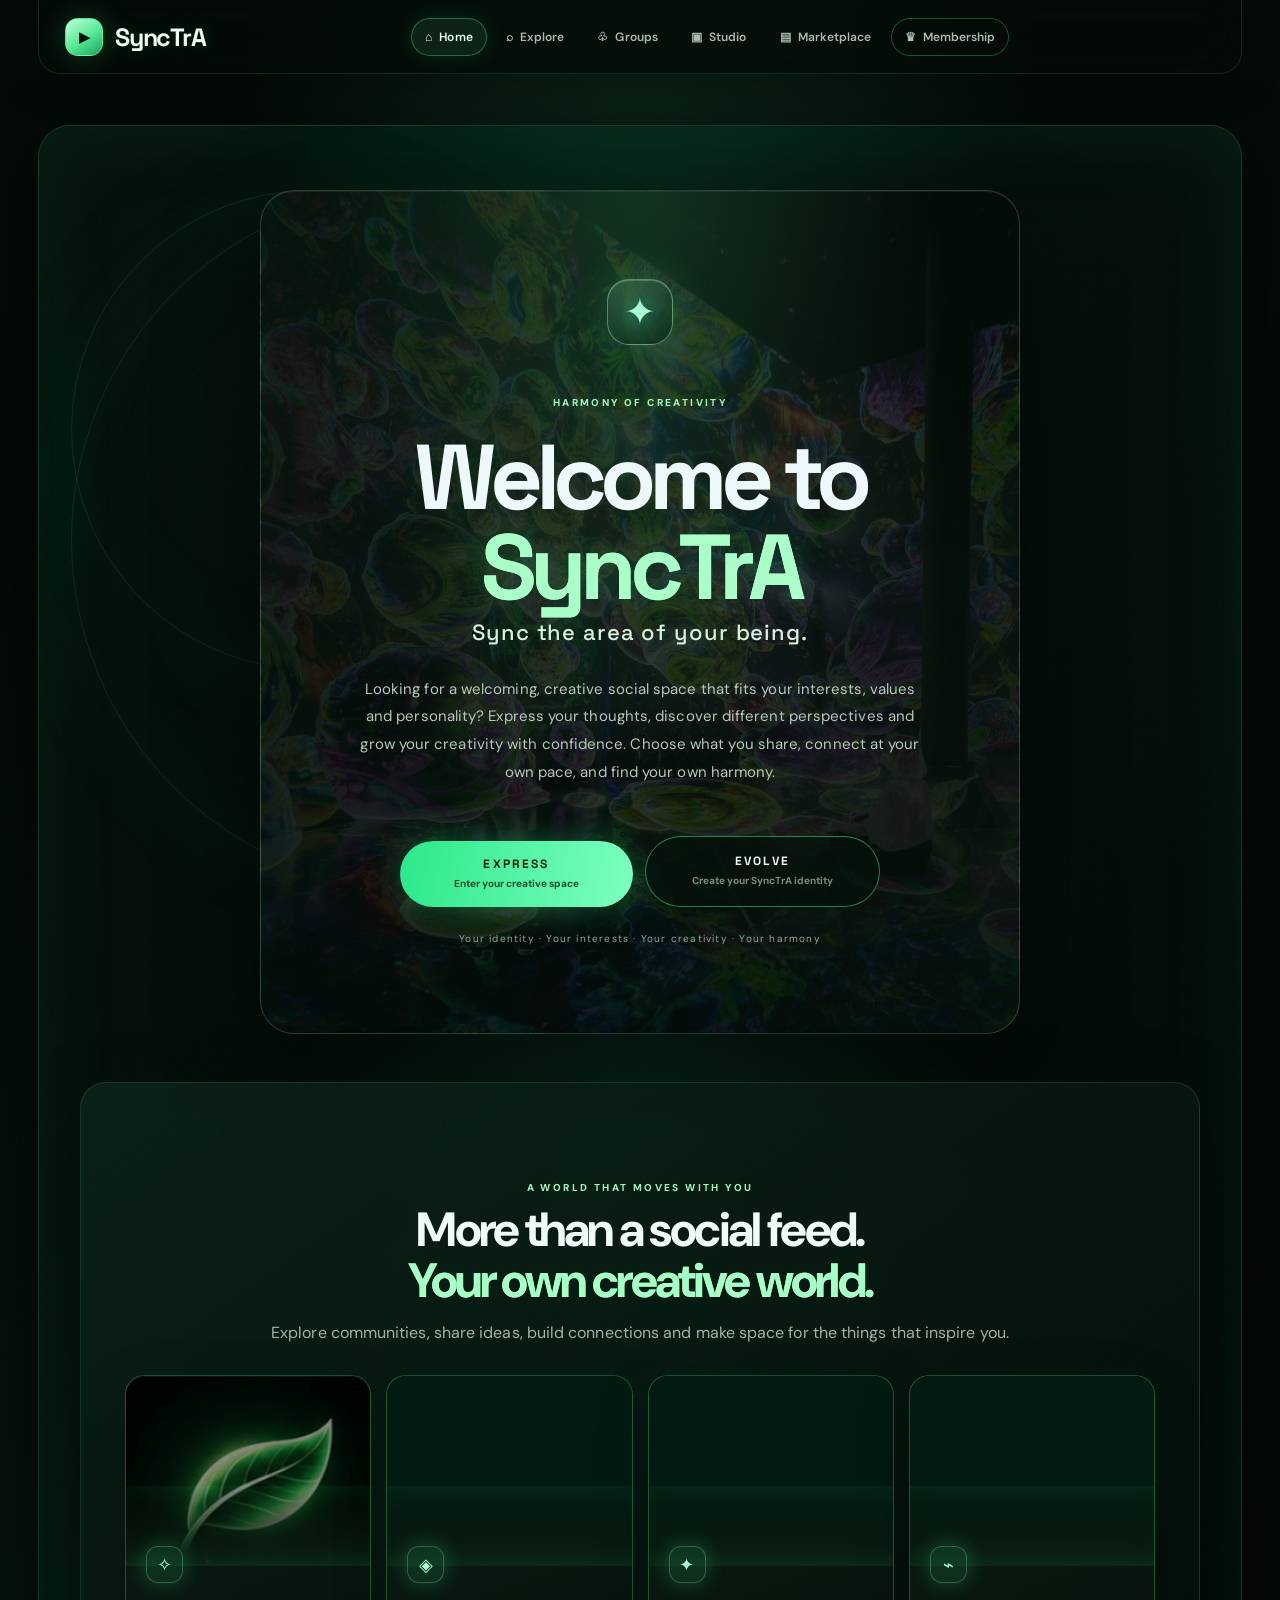
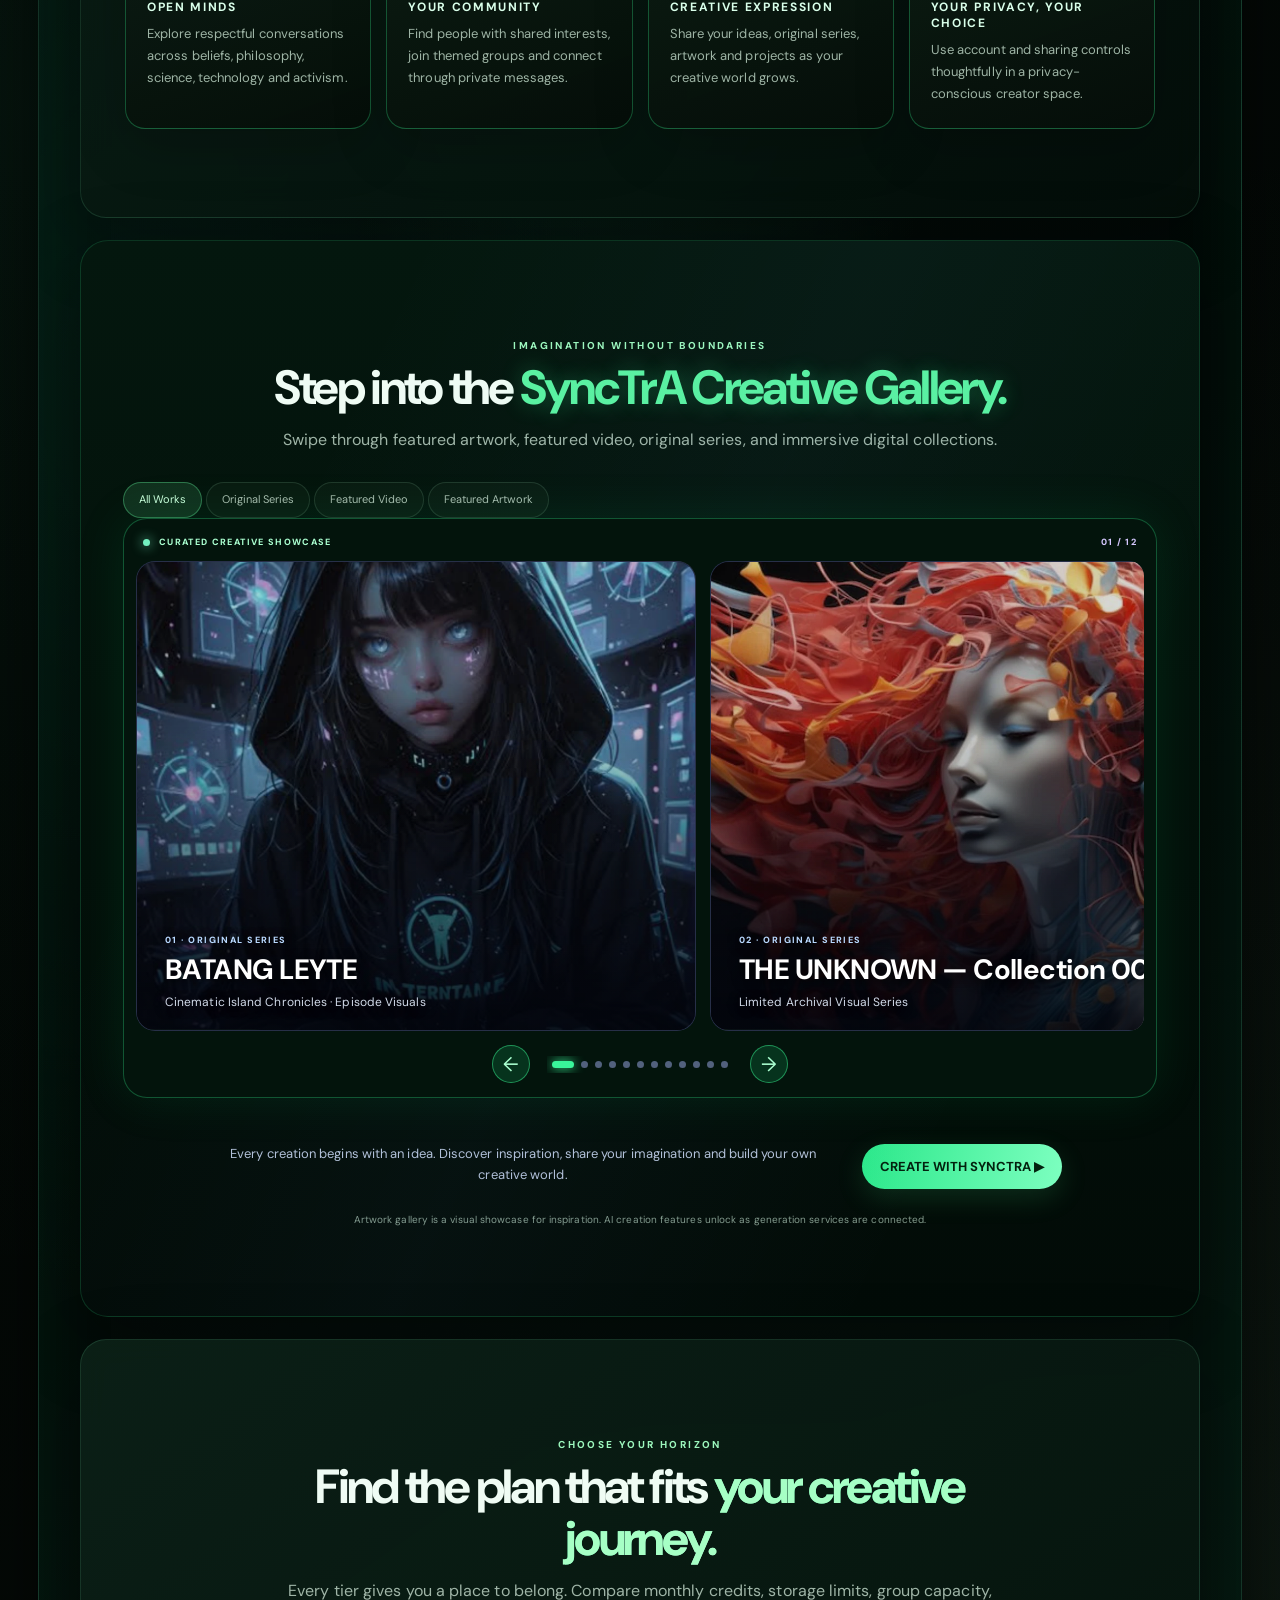
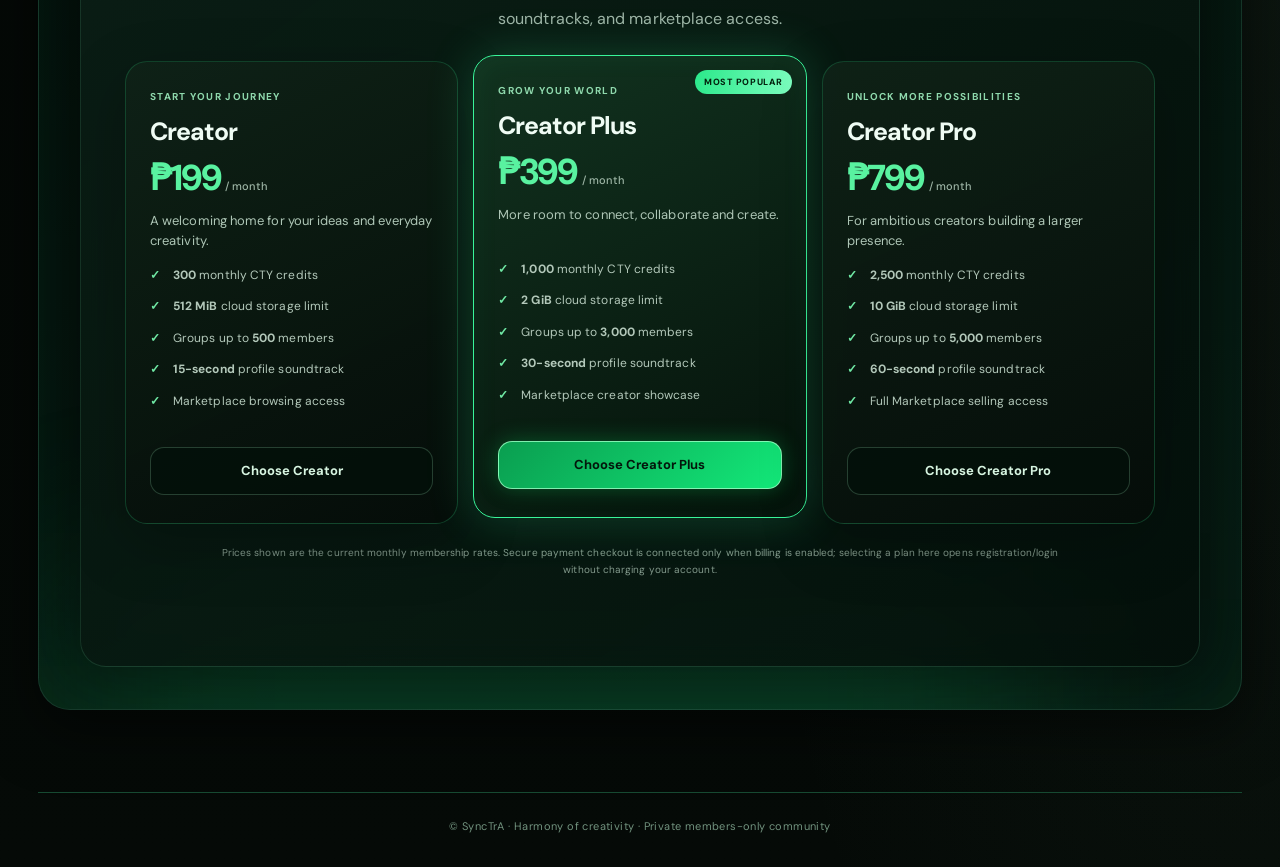
==== commit c61168c5: "Add SyncTrA signature premium interface" ====
--- a/index.html
+++ b/index.html
@@ -7,6 +7,7 @@
   <title>SyncTrA — Private Creative Social Platform</title>
   <link rel="stylesheet" href="styles.css">
   <link rel="stylesheet" href="styles-next.css">
+  <link rel="stylesheet" href="synctra-signature-phase1.css">
 </head>
 <body data-accent-theme="emerald">
   <div class="shell">
--- a/synctra-signature-phase1.css
+++ b/synctra-signature-phase1.css
@@ -0,0 +1,191 @@
+/* SyncTrA — Signature Interface / Phase 01
+   A bespoke obsidian + living emerald visual system.
+   Add after styles-next.css. No application logic or database changes. */
+:root{
+  --syn-ink:#050907;
+  --syn-forest:#07150f;
+  --syn-panel:rgba(9,23,16,.82);
+  --syn-glass:rgba(13,31,22,.68);
+  --syn-line:rgba(174,255,208,.13);
+  --syn-line-hot:rgba(103,255,164,.34);
+  --syn-green:#7dffb2;
+  --syn-mint:#c8ffe0;
+  --syn-muted:#9aafa3;
+  --syn-gold:#d9c18a;
+  --syn-radius:26px;
+}
+html{background:var(--syn-ink);scroll-behavior:smooth}
+body{
+  color:#effcf4;
+  background:
+    radial-gradient(ellipse at 50% -18%,rgba(47,178,105,.18),transparent 46%),
+    radial-gradient(ellipse at 2% 42%,rgba(20,103,67,.12),transparent 35%),
+    radial-gradient(ellipse at 100% 78%,rgba(91,153,111,.09),transparent 32%),
+    linear-gradient(180deg,#050b08 0%,#030705 56%,#050a07 100%);
+  letter-spacing:.005em;
+}
+body:before{
+  content:"";position:fixed;inset:0;z-index:-1;pointer-events:none;opacity:.14;
+  background-image:radial-gradient(rgba(219,255,232,.34) .55px,transparent .55px);
+  background-size:5px 5px;mask-image:linear-gradient(to bottom,black,transparent 75%);
+}
+.shell{width:min(100%,1480px);padding-inline:clamp(14px,3vw,42px)}
+.topbar{
+  min-height:74px;padding:12px clamp(14px,2vw,28px);
+  border:1px solid rgba(176,255,207,.12);border-top:0;
+  border-radius:0 0 22px 22px;background:rgba(4,11,7,.78);
+  box-shadow:0 12px 40px rgba(0,0,0,.22);backdrop-filter:blur(24px);
+}
+.brand{gap:12px;font-weight:800;letter-spacing:-.045em}
+.brand-mark{
+  width:38px;height:38px;display:grid;place-items:center;border-radius:13px;
+  color:#031109;background:linear-gradient(145deg,#c6ffdc,#55e995 55%,#1c9e5b);
+  box-shadow:0 0 28px rgba(92,255,159,.2);font-size:14px
+}
+.brand-text{font-size:25px}
+.top-nav{gap:5px}
+.top-nav a{
+  padding:10px 13px;border-radius:999px;color:#a8bdb0;font-size:12px;
+  transition:background .2s ease,color .2s ease,transform .2s ease
+}
+.top-nav a:hover,.top-nav a.is-current{color:#eafff1;background:rgba(123,255,174,.09)}
+.private-tag{
+  padding:8px 12px;border-radius:999px;letter-spacing:.13em;font-size:9px;
+  color:var(--syn-mint);background:rgba(125,255,178,.06);
+  border:1px solid var(--syn-line-hot)
+}
+main{padding-top:clamp(22px,4vw,54px)}
+.welcome-screen{position:relative;isolation:isolate}
+.welcome-orbit{border-color:rgba(140,255,184,.1);filter:drop-shadow(0 0 22px rgba(73,255,148,.12))}
+.welcome-content{
+  position:relative;max-width:1060px;min-height:520px;
+  display:flex;flex-direction:column;align-items:center;justify-content:center;text-align:center;
+  padding:clamp(38px,7vw,88px) clamp(22px,7vw,90px);
+  border:1px solid rgba(184,255,211,.18);border-radius:34px;overflow:hidden;
+  background:
+    linear-gradient(115deg,rgba(7,26,16,.93),rgba(4,13,9,.74) 56%,rgba(9,28,18,.88)),
+    url("assets/ai-gallery/immersive-color-world.webp") center 44%/cover;
+  box-shadow:0 35px 100px rgba(0,0,0,.48),inset 0 1px rgba(255,255,255,.08);
+}
+.welcome-content:before{
+  content:"";position:absolute;inset:0;pointer-events:none;
+  background:linear-gradient(180deg,rgba(2,8,5,.15),rgba(2,8,5,.5)),
+    radial-gradient(ellipse at 50% 0%,rgba(107,255,166,.18),transparent 58%);
+}
+.welcome-content>*{position:relative}
+.welcome-symbol{
+  width:66px;height:66px;border-radius:22px;display:grid;place-items:center;
+  background:linear-gradient(145deg,rgba(162,255,195,.2),rgba(7,42,23,.8));
+  border:1px solid rgba(170,255,203,.42);color:#baffd2;
+  box-shadow:0 0 45px rgba(94,255,155,.2),inset 0 1px rgba(255,255,255,.2);
+  font-size:27px
+}
+.eyebrow{color:#9cf7bd;letter-spacing:.24em;font-size:10px;font-weight:800}
+.welcome-content>.eyebrow{margin-top:25px}
+.welcome-content h1{
+  margin:13px 0 5px;font-size:clamp(48px,8vw,92px);line-height:.98;
+  letter-spacing:-.075em;font-weight:760
+}
+.welcome-content h1 span,.intro h1 span,.dash-head h1 span{
+  color:#aaffc8;text-shadow:0 0 35px rgba(108,255,165,.18)
+}
+.welcome-mantra{font-size:clamp(16px,2vw,22px);color:#d5f3df;letter-spacing:.04em}
+.welcome-copy{max-width:690px;color:#b4c9bb;font-size:15px;line-height:1.85}
+.welcome-actions{display:flex;justify-content:center;gap:12px;width:min(100%,530px);margin-top:22px}
+.welcome-choice{
+  min-height:66px;flex:1;border-radius:17px;padding:13px 20px;
+  display:flex;flex-direction:column;align-items:center;justify-content:center;gap:4px;
+  transition:transform .22s ease,box-shadow .22s ease,border-color .22s ease
+}
+.welcome-choice:hover{transform:translateY(-3px)}
+.welcome-choice strong{font-size:12px;letter-spacing:.18em}
+.welcome-choice small{font-size:10px;opacity:.76}
+.welcome-choice.primary{background:linear-gradient(135deg,#baffd1,#5fe99a 56%,#24965a);color:#06150b;border:0;box-shadow:0 12px 35px rgba(69,225,132,.18)}
+.welcome-choice.secondary{background:rgba(5,19,12,.72);border:1px solid rgba(169,255,198,.28);color:#dfffea}
+.welcome-footnote{color:#91aa9a;font-size:10px;letter-spacing:.12em;margin-top:25px}
+.landing-heading{max-width:760px;margin:0 auto 28px;text-align:center}
+.landing-heading h2{font-size:clamp(29px,5vw,48px);letter-spacing:-.055em;line-height:1.08}
+.landing-heading h2 span{color:#a6ffc5}
+.landing-heading>p:last-child{color:#9fb5a7;line-height:1.75}
+.welcome-discover,.ai-gallery,.landing-plans{padding-block:clamp(48px,7vw,88px)}
+.landing-feature-grid{gap:15px}
+.landing-feature{
+  position:relative;border-radius:23px;padding:0 0 23px;overflow:hidden;
+  background:linear-gradient(160deg,rgba(16,36,25,.9),rgba(5,14,9,.96));
+  border:1px solid rgba(175,255,205,.13);box-shadow:0 18px 55px rgba(0,0,0,.2);
+  transition:transform .25s ease,border-color .25s ease
+}
+.landing-feature:hover{transform:translateY(-5px);border-color:rgba(130,255,179,.36)}
+.landing-feature-art{height:190px;overflow:hidden}
+.landing-feature-art:after{content:"";position:absolute;left:0;right:0;top:110px;height:80px;background:linear-gradient(transparent,#0b1b11)}
+.landing-feature-art img{transition:transform .6s ease;filter:saturate(.82) brightness(.8)}
+.landing-feature:hover .landing-feature-art img{transform:scale(1.055)}
+.landing-feature-icon{display:inline-grid;place-items:center;width:38px;height:38px;margin:-20px 0 8px 20px;position:relative;border-radius:13px;background:#10291a;border:1px solid rgba(155,255,190,.25);color:#aaffc7}
+.landing-feature h3,.landing-feature p{margin-inline:21px}
+.landing-feature h3{font-size:12px;letter-spacing:.14em}
+.landing-feature p{font-size:13px;line-height:1.7;color:#9eb4a5}
+.gallery-frame{border:1px solid rgba(180,255,206,.16);border-radius:27px;background:rgba(7,19,12,.72);padding:12px;box-shadow:0 24px 75px rgba(0,0,0,.28)}
+.gallery-slide{border-radius:19px;overflow:hidden}
+.gallery-slide img{filter:saturate(.85) brightness(.85);transition:transform .7s ease}
+.gallery-slide:hover img{transform:scale(1.035)}
+.gallery-toolbar{color:#a9c1b1;letter-spacing:.15em;font-size:9px}
+.gallery-badge{background:rgba(5,18,11,.8);border:1px solid rgba(167,255,196,.3);backdrop-filter:blur(12px);border-radius:999px}
+.gallery-explore-bar{gap:8px;justify-content:center;flex-wrap:wrap}
+.gallery-filter{border-radius:999px;padding:10px 15px;background:rgba(12,29,19,.8);border:1px solid var(--syn-line);color:#a9bdaf;font-size:11px}
+.gallery-filter.is-active{background:rgba(115,255,166,.12);border-color:var(--syn-line-hot);color:#caffdc}
+.gallery-footer{max-width:850px;margin:22px auto;text-align:center;color:#a9bdaf}
+.landing-plan-grid{gap:15px}
+.landing-plan{
+  position:relative;border-radius:25px;padding:28px 24px;
+  background:linear-gradient(155deg,rgba(15,34,23,.94),rgba(5,13,9,.97));
+  border:1px solid rgba(177,255,204,.14);box-shadow:0 20px 60px rgba(0,0,0,.25)
+}
+.landing-plan.featured{border-color:rgba(148,255,185,.55);background:linear-gradient(155deg,rgba(18,52,32,.95),rgba(5,17,10,.98));box-shadow:0 0 55px rgba(67,230,128,.1)}
+.landing-plan h3{font-size:25px;letter-spacing:-.04em}
+.landing-price{font-size:36px;font-weight:800;letter-spacing:-.06em;color:#d6ffe4}
+.landing-price small{font-size:11px;color:#9db5a5;letter-spacing:0}
+.landing-plan li{color:#b3c8ba;font-size:12px;line-height:1.8}
+.landing-plan-cta{width:100%;min-height:48px;border-radius:14px;margin-top:14px}
+.landing-disclaimer,.gallery-note{color:#849b8d;font-size:10px;line-height:1.7;text-align:center}
+.auth-layout{max-width:1120px;margin:20px auto;align-items:stretch}
+.auth-layout>.intro{padding:clamp(24px,5vw,54px);border:1px solid var(--syn-line);border-radius:28px;background:linear-gradient(145deg,rgba(12,31,20,.8),rgba(4,12,8,.8))}
+.auth-panel{border:1px solid rgba(175,255,205,.17);border-radius:28px;background:rgba(7,18,12,.92);box-shadow:0 28px 85px rgba(0,0,0,.35);backdrop-filter:blur(20px)}
+.tabs{border-radius:14px;padding:4px}
+.tab{border-radius:11px}
+.form h2{font-size:27px;letter-spacing:-.04em}
+.form label{color:#c8d9ce;font-size:12px}
+.form input{border-radius:13px!important}
+.primary{background:linear-gradient(135deg,#b9ffd0,#5de896 58%,#24985c);color:#06150b;border:0;box-shadow:0 9px 28px rgba(68,220,126,.16)}
+.secondary{border:1px solid rgba(177,255,205,.2);color:#d7f5e1}
+.panel,.profile-card,.community-tools,.community-room-panel,.group-room{border-radius:23px}
+@media(max-width:760px){
+  .shell{padding-inline:12px}
+  .topbar{min-height:60px;border-radius:0 0 16px 16px;padding:8px 12px}
+  .brand-mark{width:34px;height:34px;border-radius:11px}
+  .brand-text{font-size:22px}
+  main{padding-top:14px}
+  .welcome-content{min-height:510px;padding:38px 20px 30px;border-radius:25px;background-position:57% center}
+  .welcome-symbol{width:56px;height:56px;border-radius:18px}
+  .welcome-content>.eyebrow{margin-top:22px}
+  .welcome-content h1{font-size:clamp(43px,12vw,62px);line-height:.99}
+  .welcome-mantra{font-size:16px}
+  .welcome-copy{font-size:13px;line-height:1.75}
+  .welcome-actions{display:grid;grid-template-columns:1fr;gap:9px;margin-top:17px}
+  .welcome-choice{width:100%;min-height:58px}
+  .welcome-footnote{font-size:9px;line-height:1.6}
+  .welcome-discover,.ai-gallery,.landing-plans{padding-block:42px}
+  .landing-heading{margin-bottom:20px}
+  .landing-heading h2{font-size:32px}
+  .landing-feature-grid,.landing-plan-grid{grid-template-columns:1fr!important;gap:12px}
+  .landing-feature-art{height:180px}
+  .gallery-frame{padding:8px;border-radius:20px}
+  .gallery-explore-bar{justify-content:flex-start;overflow-x:auto;flex-wrap:nowrap;padding-bottom:7px}
+  .gallery-filter{white-space:nowrap;flex:0 0 auto}
+  .landing-plan{padding:24px 20px}
+  .auth-layout{gap:12px}
+  .auth-layout>.intro{padding:23px 19px;border-radius:22px}
+  .auth-panel{border-radius:22px}
+}
+@media(prefers-reduced-motion:reduce){
+  *,*:before,*:after{scroll-behavior:auto!important;transition:none!important;animation:none!important}
+}
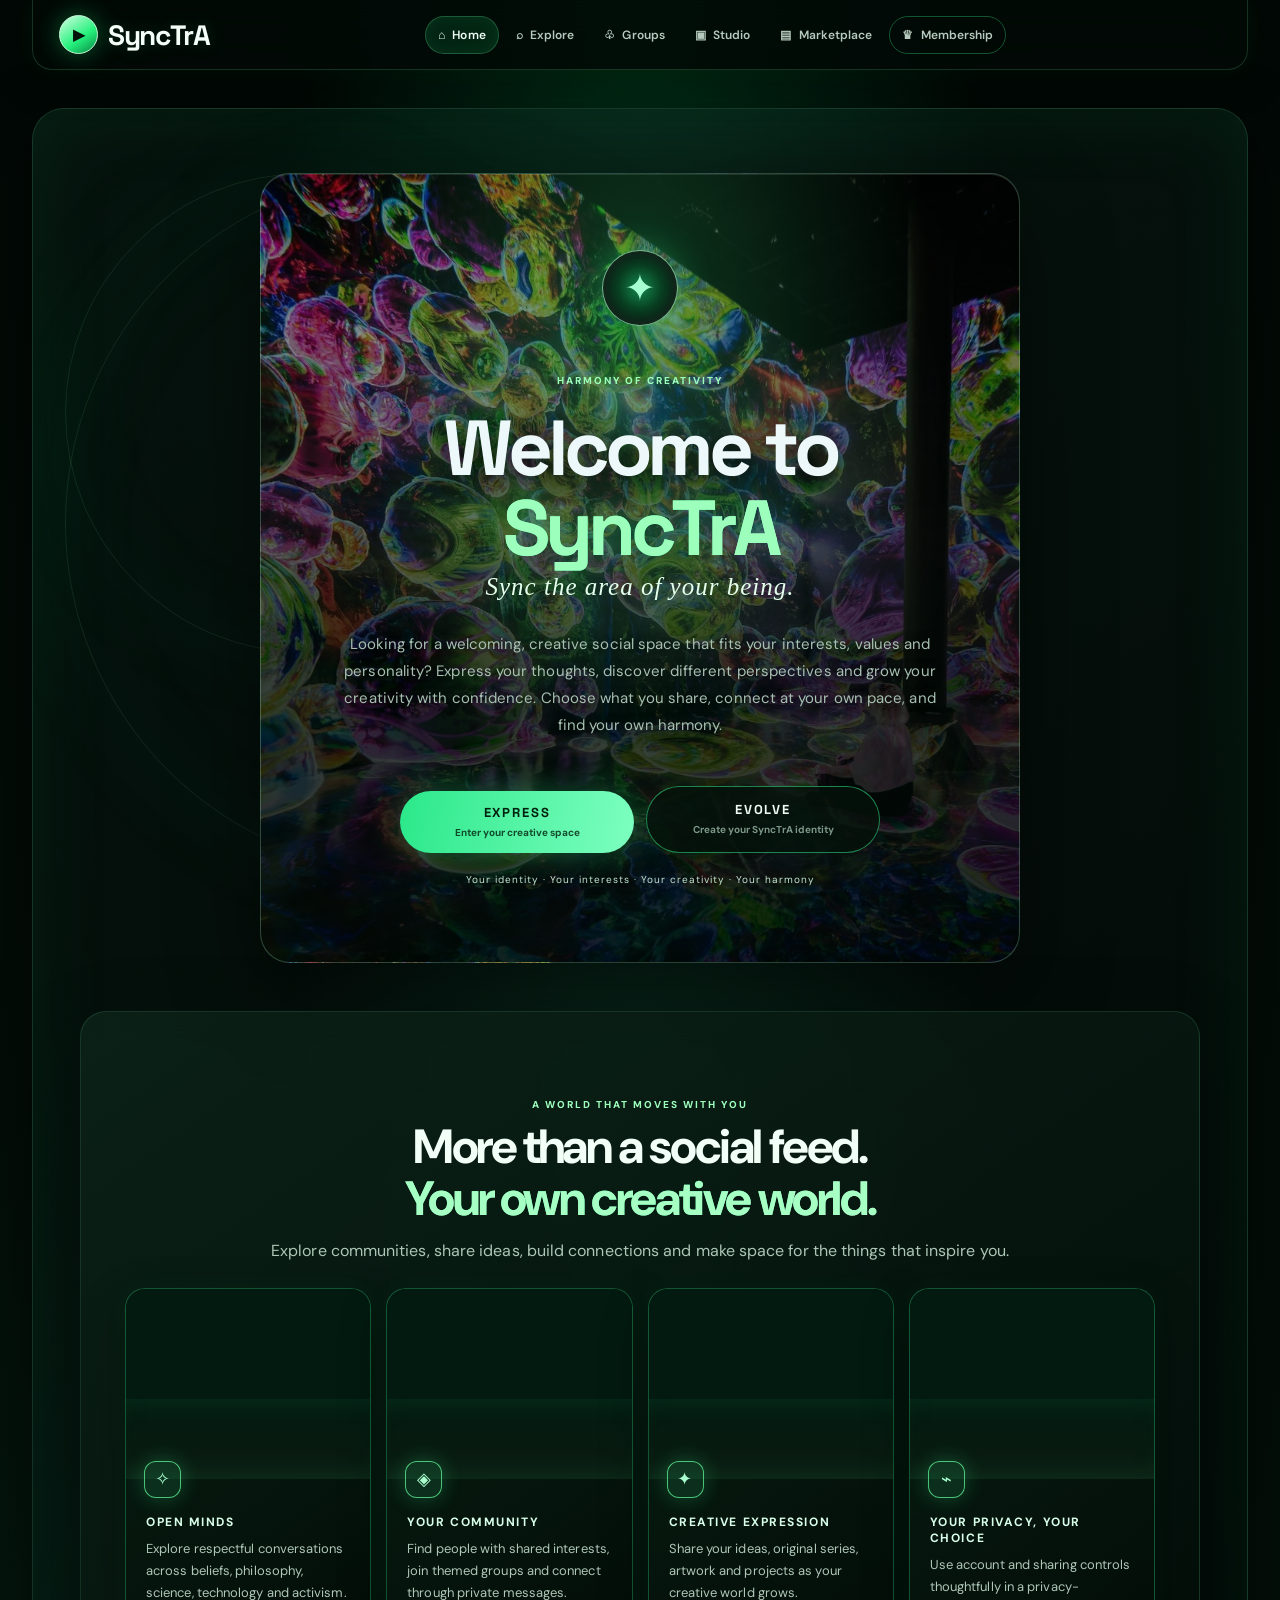
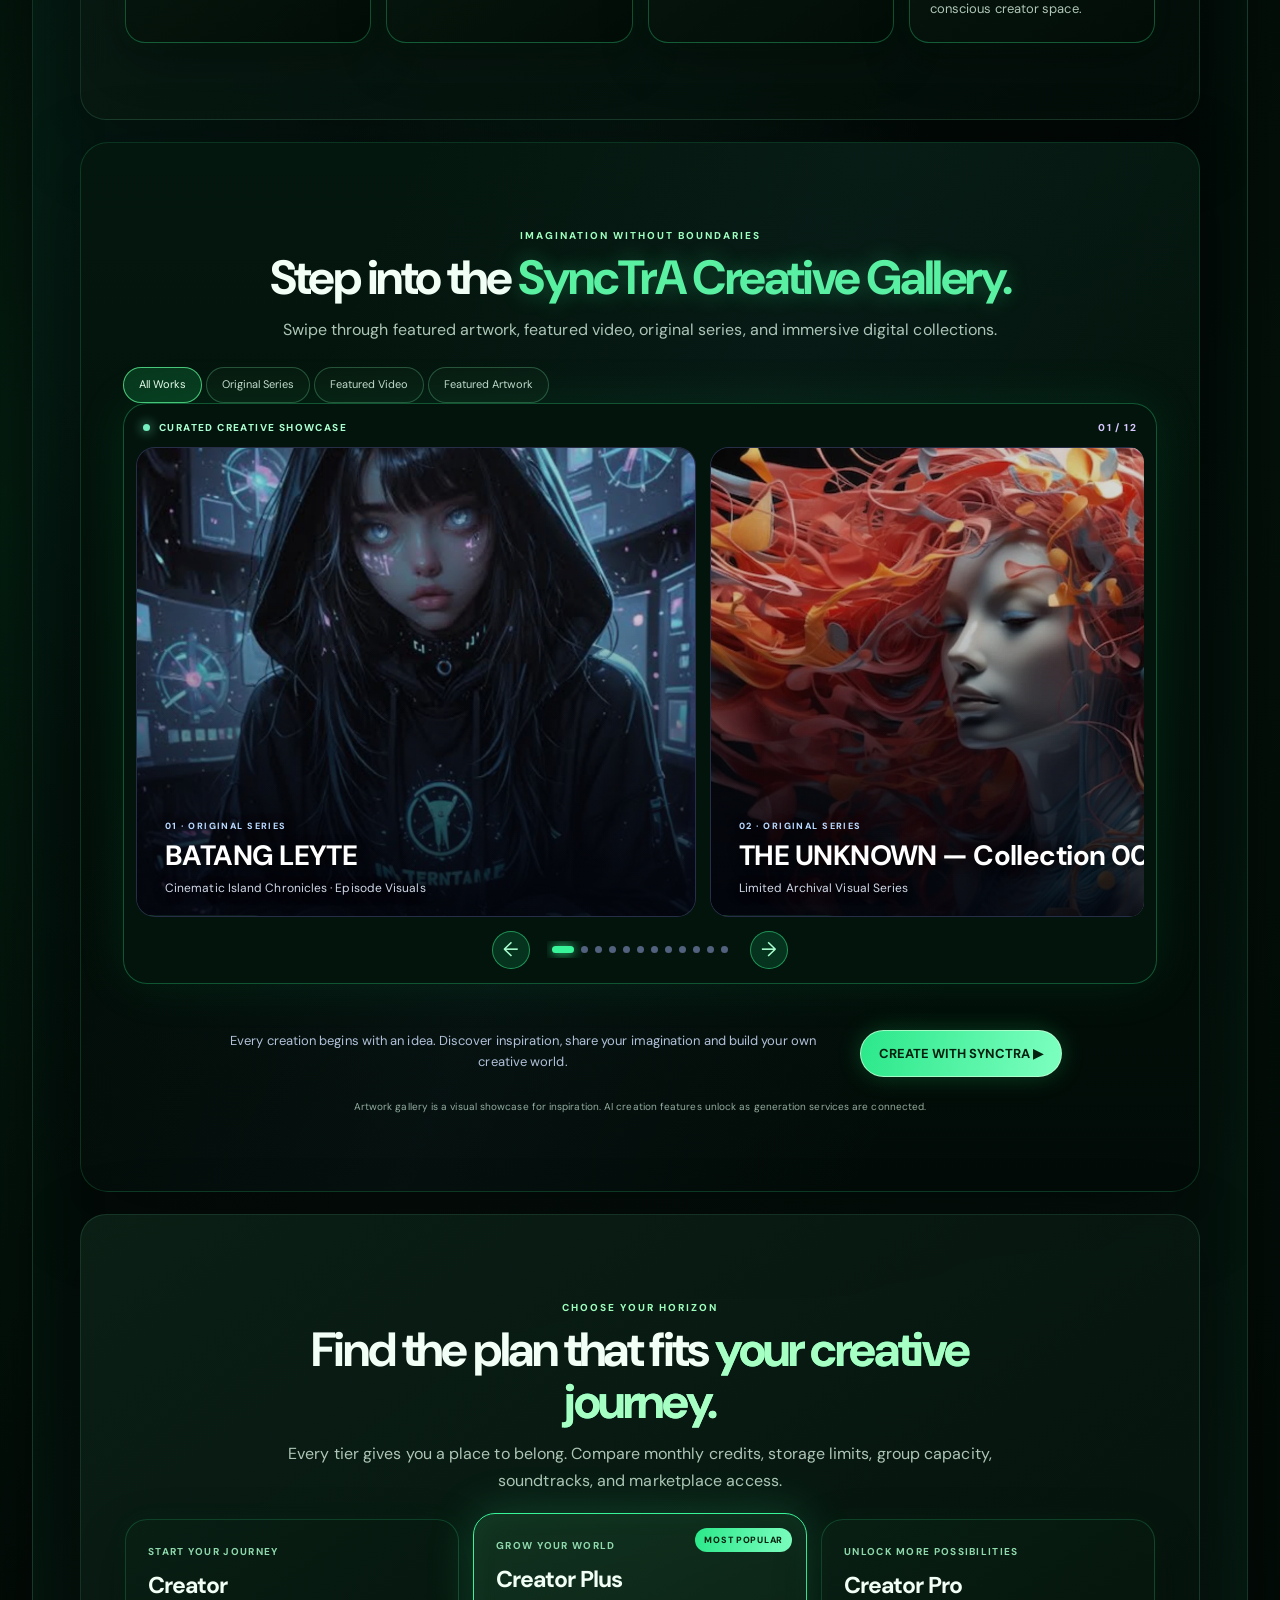
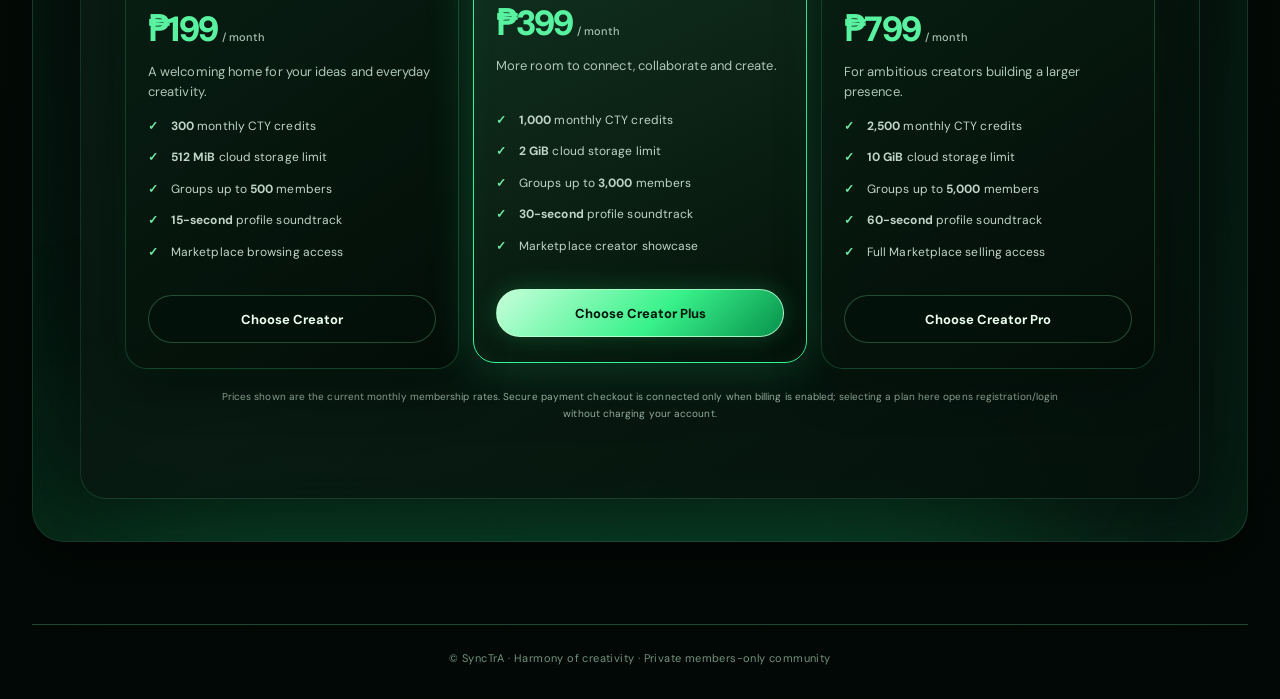
==== commit 4f74bed2: "Apply SyncTrA visual system V2" ====
--- a/index.html
+++ b/index.html
@@ -8,6 +8,7 @@
   <link rel="stylesheet" href="styles.css">
   <link rel="stylesheet" href="styles-next.css">
   <link rel="stylesheet" href="synctra-signature-phase1.css">
+  <link rel="stylesheet" href="synctra-visual-system-v2.css">
 </head>
 <body data-accent-theme="emerald">
   <div class="shell">
--- a/synctra-visual-system-v2.css
+++ b/synctra-visual-system-v2.css
@@ -0,0 +1,246 @@
+/* SyncTrA Visual System V2 — reference-led mobile-first redesign.
+   Presentation only: existing app.js, Supabase calls, IDs and data flow are preserved. */
+:root{
+  color-scheme:dark;
+  --v2-bg:#020805; --v2-bg2:#06130d; --v2-card:rgba(5,22,14,.88);
+  --v2-glass:rgba(7,27,17,.78); --v2-line:rgba(137,255,184,.25);
+  --v2-line-hot:rgba(101,255,158,.72); --v2-green:#21f47d;
+  --v2-mint:#caffdc; --v2-muted:#a7c0b1; --v2-gold:#f1d47d;
+  --v2-red:#ff292e; --v2-red-hot:#ff5a42;
+  --v2-radius:22px;
+}
+html{background:var(--v2-bg);scroll-behavior:smooth;scroll-padding-top:82px}
+body{
+ color:#f2fff6; background:
+ radial-gradient(ellipse at 50% -8%,rgba(0,255,119,.17),transparent 38%),
+ radial-gradient(ellipse at 0% 55%,rgba(0,112,61,.13),transparent 35%),
+ linear-gradient(180deg,#020805 0%,#04110a 52%,#020805 100%);
+}
+body:before{content:"";position:fixed;inset:0;z-index:-1;pointer-events:none;opacity:.11;
+ background-image:radial-gradient(rgba(219,255,232,.5) .55px,transparent .7px);background-size:5px 5px}
+button,a,input,textarea,select{-webkit-tap-highlight-color:transparent}
+button,a{touch-action:manipulation}
+button:focus-visible,a:focus-visible,input:focus-visible,textarea:focus-visible,select:focus-visible{outline:2px solid var(--v2-green);outline-offset:3px}
+.shell{width:min(100%,1500px);padding-inline:clamp(12px,2.5vw,34px)}
+.topbar{position:sticky;top:0;z-index:120;min-height:70px;height:auto;padding:10px clamp(12px,2vw,26px);
+ background:rgba(2,10,6,.88);border:1px solid rgba(133,255,177,.17);border-top:0;border-radius:0 0 20px 20px;
+ box-shadow:0 12px 36px rgba(0,0,0,.35),0 0 25px rgba(0,255,110,.06);backdrop-filter:blur(22px)}
+.brand{gap:10px;color:#f4fff7;font-weight:800;letter-spacing:-.04em}
+.brand-mark{width:39px;height:39px;display:grid;place-items:center;border-radius:50%;color:#03130a;
+ background:linear-gradient(145deg,#d5ffe4,#27f17d 58%,#078743);border:1px solid #c5ffda;
+ box-shadow:0 0 24px rgba(33,244,125,.34);font-size:15px}
+.brand-text{font-size:clamp(21px,3vw,28px)}
+.top-nav{gap:4px}
+.top-nav a{padding:10px 12px;border:1px solid transparent;border-radius:999px;color:#b6cbbd;font-size:12px;white-space:nowrap}
+.top-nav a.is-current,.top-nav a:hover{color:#effff4;background:rgba(33,244,125,.11);border-color:rgba(110,255,164,.25);box-shadow:inset 0 0 16px rgba(33,244,125,.08)}
+.private-tag{border:1px solid var(--v2-line);border-radius:999px;padding:8px 12px;color:var(--v2-mint);background:rgba(33,244,125,.06);font-size:9px;letter-spacing:.13em}
+main{padding-top:clamp(16px,3vw,38px)}
+.eyebrow{color:#9effbd;letter-spacing:.2em;font-weight:800;font-size:10px}
+.muted,.welcome-copy,.intro-copy{color:var(--v2-muted)}
+.panel,.landing-feature,.landing-plan,.profile-card,.community-tools,.community-room-panel,.group-room,.social-panel,.feed-list>article{
+ background:linear-gradient(145deg,rgba(9,32,20,.93),rgba(3,13,8,.96));
+ border:1px solid var(--v2-line);box-shadow:0 18px 48px rgba(0,0,0,.3),0 0 24px rgba(0,255,110,.045)}
+.primary,.landing-plan-cta.primary,.profile-edit-open{color:#03150a;background:linear-gradient(135deg,#c7ffda,#39f28b 56%,#07934c);
+ border:1px solid rgba(189,255,211,.8);box-shadow:0 0 24px rgba(33,244,125,.22)}
+.secondary,.tab,.room-header-btn,.mobile-bottom-nav a{color:#eafff0;background:rgba(3,18,10,.82);border:1px solid var(--v2-line)}
+button{transition:transform .18s ease,border-color .18s ease,box-shadow .18s ease}
+button:active{transform:scale(.98)}
+input,textarea,select{background:rgba(1,10,6,.92)!important;border:1px solid rgba(139,255,182,.25)!important;color:#f3fff7!important;border-radius:13px}
+input:focus,textarea:focus,select:focus{border-color:var(--v2-green)!important;box-shadow:0 0 0 3px rgba(33,244,125,.13)!important}
+.hidden{display:none!important}
+
+/* Welcome / landing — cinematic forest gallery */
+.welcome-screen{position:relative;isolation:isolate;overflow:hidden}
+.welcome-content{position:relative;isolation:isolate;min-height:620px;max-width:1280px;margin-inline:auto;
+ display:flex;flex-direction:column;align-items:center;justify-content:center;text-align:center;
+ padding:clamp(36px,6vw,76px) clamp(20px,6vw,78px);border:1px solid rgba(169,255,198,.25);border-radius:30px;overflow:hidden;
+ background:linear-gradient(180deg,rgba(1,9,5,.28),rgba(1,10,6,.78) 66%,rgba(1,8,5,.84)),
+ url("assets/ai-gallery/immersive-color-world.webp") center 46%/cover;
+ box-shadow:0 30px 90px rgba(0,0,0,.48),inset 0 1px rgba(255,255,255,.1)}
+.welcome-content:before{content:"";position:absolute;inset:0;z-index:-1;background:radial-gradient(ellipse at 50% 15%,rgba(64,255,142,.2),transparent 54%)}
+.welcome-content>*{position:relative}
+.welcome-symbol{width:76px;height:76px;border-radius:50%;display:grid;place-items:center;color:#d9ffe5;font-size:34px;
+ background:radial-gradient(circle,#0b6b37,#03160b 70%);border:1px solid rgba(170,255,201,.7);
+ box-shadow:0 0 36px rgba(33,244,125,.38),inset 0 0 18px rgba(255,255,255,.12)}
+.welcome-content>.eyebrow{margin-top:22px}
+.welcome-content h1{font-size:clamp(42px,7vw,78px);line-height:1.02;letter-spacing:-.065em;margin:12px 0 5px;text-shadow:0 8px 35px #000}
+.welcome-content h1 span,.intro h1 span,.dash-head h1 span{color:#9dffbc;text-shadow:0 0 28px rgba(33,244,125,.25)}
+.welcome-mantra{font-family:Georgia,serif;font-style:italic;font-size:clamp(17px,2.4vw,25px);color:#e4ffec}
+.welcome-copy{max-width:720px;font-size:15px;line-height:1.8;text-shadow:0 2px 12px #000}
+.welcome-actions{width:min(100%,520px);display:grid;grid-template-columns:1fr 1fr;gap:12px;margin-top:20px}
+.welcome-choice{min-height:62px;border-radius:999px;padding:12px 18px;display:flex;flex-direction:column;align-items:center;justify-content:center;gap:4px}
+.welcome-choice strong{font-size:13px;letter-spacing:.14em}.welcome-choice small{font-size:10px;opacity:.8}
+.welcome-choice.primary{background:linear-gradient(135deg,#caffdd,#31f185 58%,#07934c);color:#03150a}
+.welcome-choice.secondary{background:rgba(2,13,8,.72);border:1px solid rgba(210,255,225,.68);color:#f2fff6}
+.welcome-footnote{color:#c5e6d1;font-size:10px;letter-spacing:.1em;margin-top:20px}
+.welcome-discover,.ai-gallery,.landing-plans{padding-block:clamp(38px,6vw,76px)}
+.landing-heading{max-width:800px;margin:0 auto 24px;text-align:center}
+.landing-heading h2{font-size:clamp(30px,5vw,48px);line-height:1.08;letter-spacing:-.05em}
+.landing-heading h2 span{color:#a6ffc3}
+.landing-heading>p:last-child{color:#adc6b6;line-height:1.7}
+.landing-feature-grid{gap:15px}
+.landing-feature{position:relative;overflow:hidden;border-radius:22px;padding:0 0 22px}
+.landing-feature-art{height:190px;overflow:hidden}
+.landing-feature-art img{width:100%;height:100%;object-fit:cover;filter:saturate(.95) brightness(.88)}
+.landing-feature-icon{margin:-18px 0 8px 18px;position:relative;display:inline-grid;place-items:center;width:38px;height:38px;border-radius:13px;background:#0a321b;border:1px solid var(--v2-line-hot);color:#caffdc}
+.landing-feature h3,.landing-feature p{margin-inline:20px}
+.landing-feature h3{letter-spacing:.13em;font-size:12px}.landing-feature p{color:#afc7b7;line-height:1.7;font-size:13px}
+.gallery-frame{border:1px solid var(--v2-line);border-radius:26px;background:rgba(4,19,11,.86);padding:12px;box-shadow:0 20px 65px rgba(0,0,0,.35)}
+.gallery-slide{border-radius:19px;overflow:hidden}.gallery-slide img{width:100%;height:100%;object-fit:cover}
+.gallery-toolbar{color:#b8d4c2;letter-spacing:.14em;font-size:10px}
+.gallery-badge{background:rgba(1,12,7,.82);border:1px solid var(--v2-line-hot);border-radius:999px;backdrop-filter:blur(12px)}
+.gallery-filter{border-radius:999px;padding:10px 15px;background:#071b10;border:1px solid var(--v2-line);color:#c6ddcf}
+.gallery-filter.is-active{background:rgba(33,244,125,.16);border-color:var(--v2-line-hot);color:#eafff0}
+.landing-plan-grid{gap:14px}
+.landing-plan{position:relative;overflow:hidden;border-radius:23px;padding:25px 22px}
+.landing-plan.featured{border-color:rgba(112,255,164,.8);box-shadow:0 0 34px rgba(33,244,125,.2),inset 0 0 22px rgba(33,244,125,.06)}
+.landing-plan h3{font-size:23px}.landing-price{font-size:35px;color:#baffce;font-weight:850;letter-spacing:-.05em}
+.landing-price small{font-size:11px;color:#a7c1b1}.landing-plan li{font-size:12px;color:#c0d5c7;line-height:1.8}
+.landing-plan-cta{width:100%;min-height:48px;border-radius:999px;margin-top:12px}
+.landing-disclaimer,.gallery-note{font-size:10px;color:#94ac9d;line-height:1.65;text-align:center}
+
+/* Authentication */
+.auth-layout{max-width:1160px;margin:22px auto;gap:18px;align-items:stretch}
+.auth-layout>.intro{padding:clamp(24px,4vw,48px);border:1px solid var(--v2-line);border-radius:26px;
+ background:linear-gradient(145deg,rgba(8,34,20,.9),rgba(2,12,7,.92)),url("assets/ai-gallery/digital-river-gallery.webp") center/cover}
+.auth-layout .intro h1{font-size:clamp(34px,5vw,56px);line-height:1.05;letter-spacing:-.055em}
+.values>div{border-bottom:1px solid rgba(154,255,187,.14);padding:12px 0}
+.values b{color:#8dffb4;margin-right:12px}
+.auth-panel{padding:clamp(20px,3vw,34px);border:1px solid rgba(162,255,194,.3);border-radius:26px;background:rgba(3,15,9,.94);
+ box-shadow:0 25px 75px rgba(0,0,0,.42),0 0 32px rgba(33,244,125,.07);backdrop-filter:blur(20px)}
+.back-welcome{margin-bottom:12px}.tabs{display:grid;grid-template-columns:1fr 1fr;gap:5px;padding:5px;border:1px solid var(--v2-line);border-radius:15px;background:#020b06}
+.tab{min-height:44px;border-radius:11px}.tab.active{color:#eafff0;background:linear-gradient(135deg,rgba(33,244,125,.24),rgba(4,68,34,.5));border-color:var(--v2-line-hot)}
+.form{gap:12px}.form h2{font-size:27px;letter-spacing:-.04em}.form label{display:grid;gap:7px;color:#d5e8dc;font-size:12px}
+.form input{min-height:48px;padding:12px 14px;font-size:16px!important}
+.form button.primary{min-height:50px;border-radius:13px;font-weight:800}
+.check-row{display:flex!important;align-items:flex-start;gap:10px!important;line-height:1.5}
+.check-row input{width:19px;height:19px;min-height:19px;accent-color:#20ef7a;flex:0 0 auto}
+.form small,.tiny{color:#9fb9a9;line-height:1.6}
+
+/* Authenticated workspace */
+.dashboard{gap:16px}
+.dash-head{align-items:center;padding:16px 20px;border:1px solid var(--v2-line);border-radius:20px;background:linear-gradient(110deg,rgba(7,33,19,.9),rgba(2,12,7,.9))}
+.dash-head h1{font-size:clamp(27px,4vw,42px);letter-spacing:-.05em}
+.mobile-quickbar{border:1px solid var(--v2-line);border-radius:17px;background:rgba(3,16,9,.9);backdrop-filter:blur(18px)}
+.quickbar-brand{color:#eafff0;font-weight:850;letter-spacing:.04em}.quickbar-brand small{color:#9fbaaa}
+.app-nav{border:1px solid var(--v2-line);border-radius:20px;background:rgba(2,13,7,.96);box-shadow:0 12px 38px rgba(0,0,0,.28);backdrop-filter:blur(18px)}
+.app-nav a{border-radius:13px;color:#c3d9ca}.app-nav a:hover,.app-nav a.is-active{color:#eafff0;background:rgba(33,244,125,.12);border:1px solid rgba(107,255,159,.25)}
+.nav-orb{background:linear-gradient(145deg,#caffdc,#19df70);color:#03150a;box-shadow:0 0 18px rgba(33,244,125,.28)}
+.member-hero{border-radius:24px;overflow:hidden;border:1px solid var(--v2-line);background:#031008}
+.hero-art{min-height:210px;padding:clamp(24px,5vw,52px);background:linear-gradient(90deg,rgba(1,12,6,.9),rgba(1,12,6,.34)),url("assets/ai-gallery/immersive-color-world.webp") center/cover}
+.hero-art h2{font-size:clamp(20px,3.5vw,36px);letter-spacing:.08em}.hero-art h2 i{color:#7cffac}
+.membership-gate{border-radius:22px;padding:24px}
+.member-content{min-width:0}
+.feed-heading{display:flex;justify-content:space-between;align-items:center;gap:12px;margin-bottom:16px}
+.feed-heading h2{font-size:clamp(24px,4vw,34px);letter-spacing:-.04em}
+.composer{border:1px solid var(--v2-line);border-radius:22px;background:linear-gradient(145deg,rgba(8,31,19,.92),rgba(2,12,7,.95));padding:15px}
+.composer-pill{border:1px solid rgba(153,255,187,.24);background:rgba(1,12,7,.8);border-radius:999px}
+.feed-list{gap:15px}.feed-list>article{border-radius:21px;padding:16px}
+.feed-list img{max-width:100%;border-radius:15px}
+.social-hub,.social-grid{gap:14px}.social-panel{border-radius:20px;padding:16px}
+.profile-card{border-radius:24px;overflow:hidden;padding-bottom:20px}
+.profile-cover{min-height:190px;background:linear-gradient(180deg,rgba(0,0,0,.04),rgba(1,12,7,.58)),url("assets/ai-gallery/immersive-color-world.webp") center 45%/cover;border-bottom:1px solid var(--v2-line)}
+.profile-avatar-row{padding-inline:18px}.profile-stats{gap:8px}
+.profile-stats>*{border:1px solid var(--v2-line);border-radius:14px;background:rgba(33,244,125,.045);padding:12px}
+.profile-quick-actions{gap:8px}.profile-quick-actions button{border-radius:13px;min-height:44px}
+.profile-bio{line-height:1.7}.profile-traits{border-top:1px solid var(--v2-line);border-bottom:1px solid var(--v2-line);padding:10px 0}
+
+/* Open Minds community rooms — individual room palettes */
+.community-rooms-grid{gap:13px}
+.community-room-card{border:1px solid var(--v2-line);border-radius:19px;overflow:hidden;background:linear-gradient(145deg,rgba(7,29,17,.92),rgba(2,11,6,.95));box-shadow:0 14px 35px rgba(0,0,0,.26)}
+.community-room-card:before{opacity:.82}
+.community-room-card h3{color:#f1fff5}
+.community-room-panel,.group-room{border-radius:23px;overflow:hidden}
+.room-header{min-height:68px;background:rgba(2,12,7,.96);border-bottom:1px solid var(--v2-line)}
+.room-brand-mark{color:var(--v2-green);filter:drop-shadow(0 0 9px rgba(33,244,125,.55))}
+.room-header-btn,.room-back{width:40px;height:40px;min-width:40px;border:1px solid var(--v2-line);border-radius:50%;background:rgba(5,24,13,.92)}
+.room-side{background:rgba(2,13,7,.88);border-right:1px solid var(--v2-line)}
+.room-side-nav .room-side-item{border-radius:12px}
+.room-side-nav .room-side-item.is-active{background:rgba(33,244,125,.14);border-color:var(--v2-line-hot)}
+.room-banner{border:1px solid var(--v2-line);border-radius:18px;overflow:hidden}
+.room-composer{background:rgba(2,12,7,.97);border:1px solid var(--v2-line-hot);border-radius:20px;box-shadow:0 0 25px rgba(33,244,125,.08)}
+.room-composer input,.room-composer textarea{font-size:16px!important}
+.room-send{background:linear-gradient(135deg,#caffdc,#20ed7b);color:#03150a;border-radius:50%;box-shadow:0 0 20px rgba(33,244,125,.25)}
+#community-room-panel[data-room-slug="satanism"]{
+ --room-accent:#ff3438;--room-line:rgba(255,65,68,.55);
+ background:radial-gradient(ellipse at 50% 0%,rgba(155,0,12,.2),transparent 45%),#080303;
+ border-color:rgba(255,55,60,.45);box-shadow:0 0 38px rgba(255,20,30,.12)}
+#community-room-panel[data-room-slug="satanism"] .room-header,
+#community-room-panel[data-room-slug="satanism"] .room-side,
+#community-room-panel[data-room-slug="satanism"] .room-composer{background:rgba(14,2,4,.96);border-color:rgba(255,58,62,.35)}
+#community-room-panel[data-room-slug="satanism"] .room-header-btn,
+#community-room-panel[data-room-slug="satanism"] .room-back{border-color:rgba(255,74,74,.55);box-shadow:0 0 12px rgba(255,20,30,.15)}
+#community-room-panel[data-room-slug="satanism"] .room-brand-mark,
+#community-room-panel[data-room-slug="satanism"] .room-side-nav .room-side-item.is-active{color:#ff7777}
+#community-room-panel[data-room-slug="satanism"] .room-side-nav .room-side-item.is-active{background:rgba(255,30,40,.14);border-color:rgba(255,70,70,.55)}
+#community-room-panel[data-room-slug="satanism"] .room-banner{border-color:rgba(255,60,65,.55);box-shadow:0 0 24px rgba(255,20,30,.13)}
+#community-room-panel[data-room-slug="satanism"] .room-send{background:linear-gradient(135deg,#ffe0d2,#ff373b);color:#210306;box-shadow:0 0 20px rgba(255,30,40,.3)}
+#community-room-panel[data-room-slug="satanism"] .room-composer{border-color:rgba(255,66,70,.55)}
+#community-room-panel[data-room-slug="satanism"] .room-composer input,
+#community-room-panel[data-room-slug="satanism"] .room-composer textarea{border-color:rgba(255,75,75,.38)!important}
+#community-room-panel[data-room-slug="satanism"] .room-chat-list,
+#community-room-panel[data-room-slug="satanism"] .community-chat-list{background:linear-gradient(180deg,rgba(13,1,3,.3),rgba(2,2,2,.78))}
+.room-dropdown{background:#06150c;border:1px solid var(--v2-line);border-radius:14px;box-shadow:0 18px 45px #000}
+
+/* Direct messages, notifications, lists and utilities */
+.messages-list,.notifications-list,.groups-list,.followers-list,.following-list{gap:10px}
+.messages-list>* ,.notifications-list>* ,.groups-list>*{border:1px solid var(--v2-line);border-radius:15px;background:rgba(4,20,11,.8);padding:12px}
+.message{border-radius:13px}
+.mobile-bottom-nav{background:rgba(2,12,7,.95)!important;border:1px solid rgba(132,255,177,.42)!important;
+ box-shadow:0 0 28px rgba(33,244,125,.13),0 12px 34px rgba(0,0,0,.5);backdrop-filter:blur(22px)}
+.mobile-bottom-nav a{border:0!important;background:transparent!important}
+.mobile-bottom-nav a[aria-current="page"],.mobile-bottom-nav a.active{color:#67ffa0!important;text-shadow:0 0 12px rgba(33,244,125,.45)}
+.mobile-bottom-nav .create-shortcut{background:linear-gradient(145deg,#caffdc,#20e979)!important;color:#03150a!important;border:1px solid #caffdc!important;box-shadow:0 0 24px rgba(33,244,125,.36)}
+@media(max-width:760px){
+ .shell{padding-inline:10px}.topbar{min-height:58px;padding:7px 10px;border-radius:0 0 15px 15px}
+ .brand-mark{width:34px;height:34px}.brand-text{font-size:21px}.top-nav,.topbar-right{display:none}
+ main{padding:12px 0 100px}
+ .welcome-content{min-height:650px;padding:34px 18px 28px;border-radius:22px;background-position:56% center}
+ .welcome-symbol{width:61px;height:61px}.welcome-content h1{font-size:clamp(39px,11vw,56px)}
+ .welcome-copy{font-size:13px;line-height:1.7}.welcome-actions{grid-template-columns:1fr;gap:9px;width:min(100%,380px)}
+ .welcome-choice{min-height:58px}.welcome-footnote{font-size:9px;line-height:1.6}
+ .welcome-discover,.ai-gallery,.landing-plans{padding-block:36px}
+ .landing-heading h2{font-size:30px}.landing-feature-grid,.landing-plan-grid{grid-template-columns:1fr!important;gap:12px}
+ .landing-feature-art{height:175px}.gallery-frame{padding:7px;border-radius:18px}
+ .gallery-explore-bar{justify-content:flex-start;overflow-x:auto;flex-wrap:nowrap;padding-bottom:6px}
+ .gallery-filter{white-space:nowrap;flex:0 0 auto}
+ .landing-plan{padding:21px 17px}
+ .auth-layout{display:flex;flex-direction:column;gap:11px;margin:10px auto}
+ .auth-layout>.intro{padding:20px 17px;border-radius:20px}.auth-layout .intro h1{font-size:34px}
+ .auth-panel{padding:18px 15px;border-radius:20px}.form{gap:11px}
+ .form input{min-height:49px;font-size:16px!important}.form button.primary{min-height:50px}
+ .dashboard{padding-bottom:88px;gap:12px}.dash-head{padding:14px;border-radius:17px;align-items:flex-start}
+ .dash-head h1{font-size:28px}.mobile-quickbar{position:sticky;top:58px;z-index:80;padding:8px}
+ .app-nav{max-width:min(90vw,350px);border-radius:18px}
+ .member-hero{border-radius:19px}.hero-art{min-height:180px;padding:23px 17px;background-position:58% center}
+ .feed-heading{align-items:flex-start}.feed-heading h2{font-size:25px}
+ .composer{padding:11px;border-radius:18px}.feed-list{gap:12px}.feed-list>article{padding:12px;border-radius:17px}
+ .profile-card{border-radius:19px}.profile-cover{min-height:150px}
+ .profile-stats{display:grid;grid-template-columns:repeat(3,minmax(0,1fr));gap:6px}
+ .profile-stats>*{padding:9px 5px}.profile-stats b{font-size:18px}.profile-stats small{font-size:10px}
+ .profile-quick-actions{display:grid;grid-template-columns:repeat(2,minmax(0,1fr));gap:8px}
+ .profile-quick-actions button{min-width:0;padding:9px 7px;font-size:12px}
+ .community-room-panel,.group-room{border-radius:17px;width:100%;min-width:0}
+ .room-header{min-height:58px;padding:7px 8px;gap:7px}
+ .room-brand-copy strong{font-size:14px}.room-brand-copy small{font-size:9px}
+ .room-header-actions{gap:4px}.room-header-btn,.room-back{width:34px;height:34px;min-width:34px}
+ .room-side{min-width:0}.room-main{min-width:0}
+ .room-banner{margin:8px 0 10px;border-radius:14px}
+ .community-chat-list,.group-chat-list{min-width:0;overflow-x:hidden}
+ .community-chat-list>*,.group-chat-list>*{max-width:100%;min-width:0}
+ .room-composer{position:sticky;bottom:82px;z-index:35;padding:7px;gap:6px}
+ .room-composer input,.room-composer textarea{min-width:0;font-size:16px!important}
+ .mobile-bottom-nav{position:fixed!important;left:8px!important;right:8px!important;bottom:calc(7px + env(safe-area-inset-bottom))!important;
+  width:auto!important;max-width:none!important;z-index:160!important;min-height:66px;padding:6px 4px!important;border-radius:21px!important;
+  display:grid!important;grid-template-columns:repeat(5,minmax(0,1fr))!important;gap:2px!important}
+ .mobile-bottom-nav a{min-width:0;min-height:49px;padding:4px 1px!important;display:flex!important;flex-direction:column;justify-content:center;align-items:center;gap:2px}
+ .mobile-bottom-nav a span{font-size:21px;line-height:1.1}.mobile-bottom-nav a small{font-size:10px;white-space:nowrap}
+}
+@media(max-width:380px){
+ .shell{padding-inline:8px}.auth-panel{padding:15px 12px}
+ .room-header-actions .room-header-btn{width:30px;height:30px;min-width:30px}
+ .mobile-bottom-nav{left:5px!important;right:5px!important}.mobile-bottom-nav a small{font-size:9px}
+}
+@media(prefers-reduced-motion:reduce){
+ html{scroll-behavior:auto}*,*:before,*:after{animation-duration:.01ms!important;animation-iteration-count:1!important;transition-duration:.01ms!important}
+}
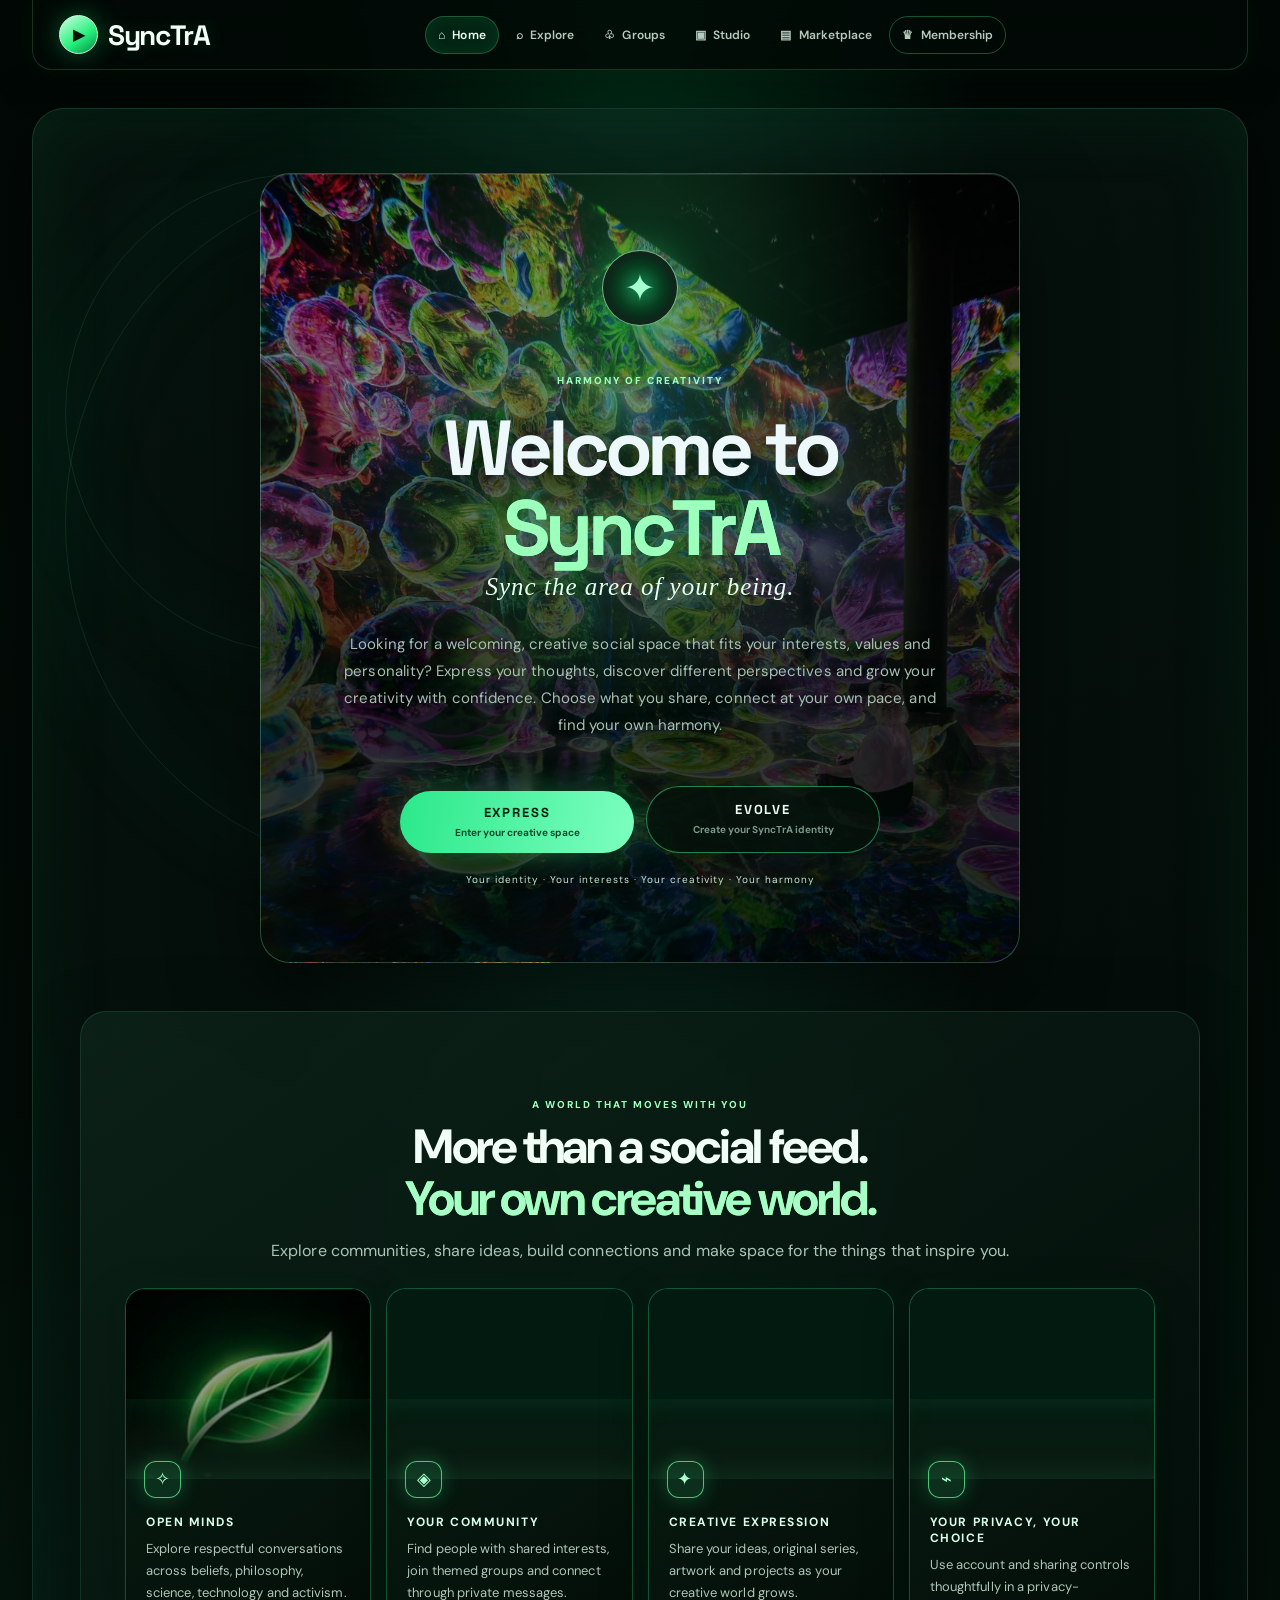
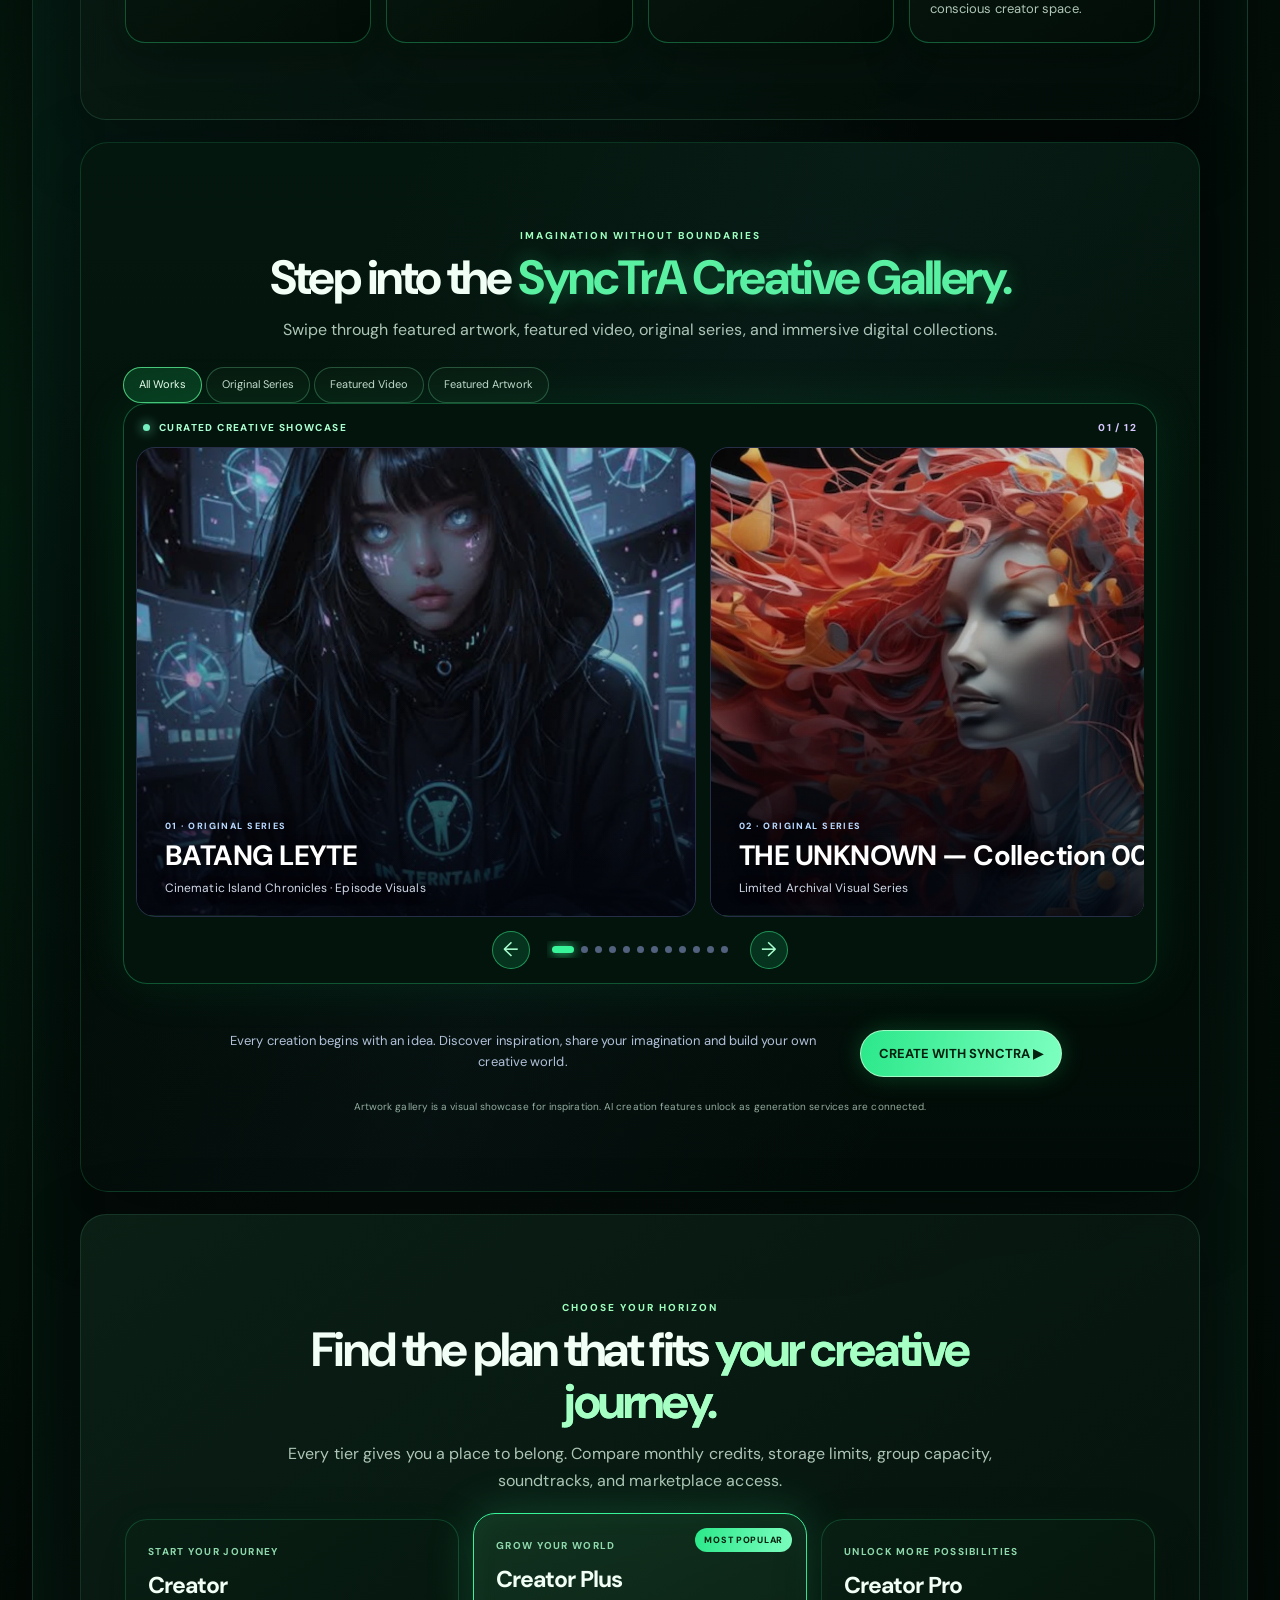
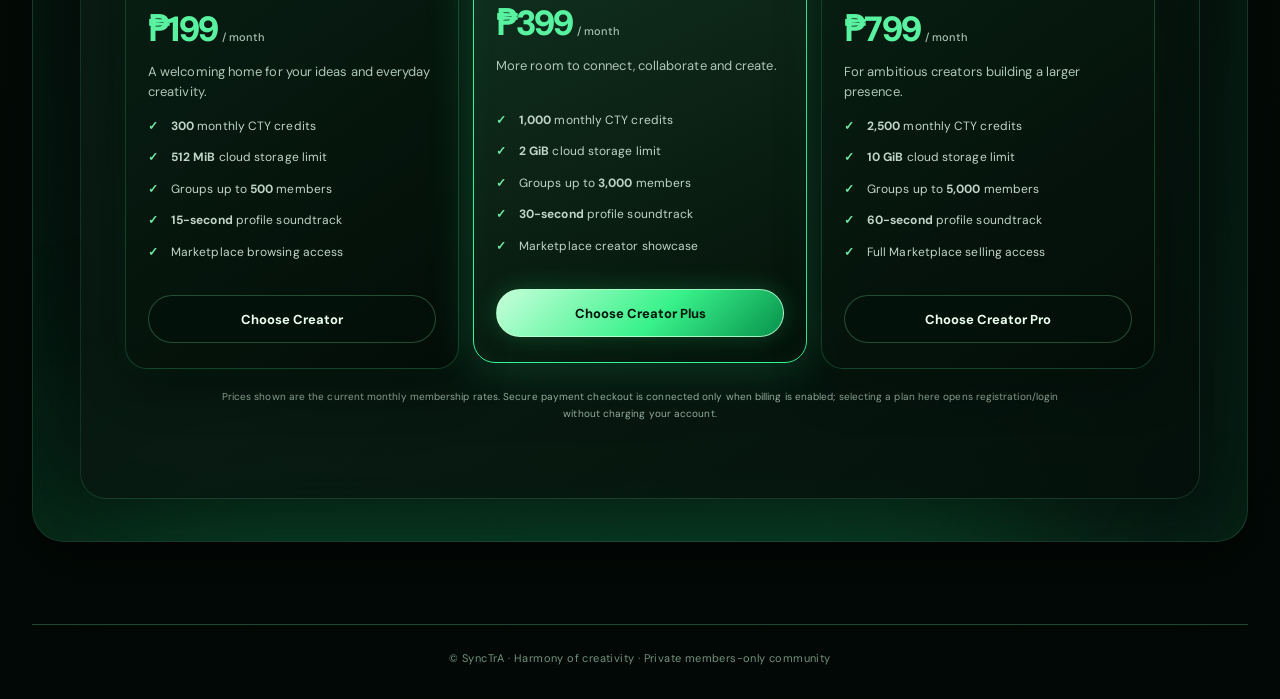
==== commit 10a63321: "Fix mobile community room layout" ====
--- a/index.html
+++ b/index.html
@@ -9,6 +9,7 @@
   <link rel="stylesheet" href="styles-next.css">
   <link rel="stylesheet" href="synctra-signature-phase1.css">
   <link rel="stylesheet" href="synctra-visual-system-v2.css">
+  <link rel="stylesheet" href="synctra-mobile-room-fix.css">
 </head>
 <body data-accent-theme="emerald">
   <div class="shell">
--- a/synctra-mobile-room-fix.css
+++ b/synctra-mobile-room-fix.css
@@ -0,0 +1,345 @@
+/* SyncTrA — phone-first community room repair
+   Loaded after all existing styles. Presentation only; keeps current controls and IDs. */
+
+@media (max-width: 760px) {
+  #community-room-panel.community-room-panel:not(.hidden) {
+    display: grid !important;
+    grid-template-columns: minmax(0, 1fr) !important;
+    grid-template-rows: auto auto minmax(420px, auto) !important;
+    grid-template-areas: "room-head" "room-tools" "room-chat" !important;
+    width: 100% !important;
+    max-width: 100% !important;
+    min-width: 0 !important;
+    min-height: 0 !important;
+    height: auto !important;
+    max-height: none !important;
+    padding: 8px !important;
+    gap: 8px !important;
+    overflow: visible !important;
+    border-radius: 18px !important;
+    box-sizing: border-box !important;
+  }
+
+  #community-room-panel > .room-header {
+    grid-area: room-head !important;
+    display: flex !important;
+    align-items: center !important;
+    justify-content: flex-start !important;
+    width: 100% !important;
+    min-width: 0 !important;
+    min-height: 58px !important;
+    padding: 7px 8px !important;
+    gap: 7px !important;
+    flex-wrap: nowrap !important;
+    border-radius: 14px !important;
+    box-sizing: border-box !important;
+  }
+
+  #community-room-panel .room-back,
+  #community-room-panel .room-close,
+  #community-room-panel .room-header-btn {
+    width: 36px !important;
+    height: 36px !important;
+    min-width: 36px !important;
+    flex: 0 0 36px !important;
+  }
+
+  #community-room-panel .room-brand-mark {
+    flex: 0 0 34px !important;
+    width: 34px !important;
+    height: 34px !important;
+  }
+
+  #community-room-panel .room-brand-copy {
+    flex: 1 1 auto !important;
+    min-width: 0 !important;
+  }
+
+  #community-room-panel .room-brand-copy strong {
+    display: block !important;
+    font-size: 14px !important;
+    line-height: 1.15 !important;
+    white-space: nowrap !important;
+  }
+
+  #community-room-panel .room-brand-copy small {
+    display: block !important;
+    font-size: 9px !important;
+    line-height: 1.2 !important;
+    white-space: nowrap !important;
+  }
+
+  #community-room-panel .room-header-actions {
+    display: flex !important;
+    flex: 0 0 auto !important;
+    align-items: center !important;
+    gap: 4px !important;
+    min-width: 0 !important;
+  }
+
+  #community-room-panel .room-online-indicator {
+    display: none !important;
+  }
+
+  #community-room-panel > .room-side {
+    grid-area: room-tools !important;
+    display: flex !important;
+    flex-direction: column !important;
+    align-items: stretch !important;
+    width: 100% !important;
+    min-width: 0 !important;
+    padding: 7px !important;
+    gap: 7px !important;
+    border: 1px solid var(--accent-soft, rgba(130,255,180,.25)) !important;
+    border-radius: 14px !important;
+    box-sizing: border-box !important;
+  }
+
+  #community-room-panel .room-side .room-icon,
+  #community-room-panel .room-side > .eyebrow,
+  #community-room-panel .room-side-title,
+  #community-room-panel .room-desc,
+  #community-room-panel .slow-mode-pill,
+  #community-room-panel .room-report-note {
+    display: none !important;
+  }
+
+  #community-room-panel .room-side-nav {
+    display: flex !important;
+    flex-direction: row !important;
+    align-items: center !important;
+    flex-wrap: nowrap !important;
+    width: 100% !important;
+    min-width: 0 !important;
+    gap: 6px !important;
+    margin: 0 !important;
+    padding: 1px 0 5px !important;
+    overflow-x: auto !important;
+    overflow-y: hidden !important;
+    scrollbar-width: thin !important;
+    -webkit-overflow-scrolling: touch !important;
+  }
+
+  #community-room-panel .room-side-nav > .room-side-item,
+  #community-room-panel .room-theme-selector-wrap {
+    display: inline-flex !important;
+    align-items: center !important;
+    justify-content: center !important;
+    flex: 0 0 auto !important;
+    width: auto !important;
+    min-width: max-content !important;
+    min-height: 40px !important;
+    padding: 8px 12px !important;
+    border-radius: 999px !important;
+    font-size: 11px !important;
+    line-height: 1.2 !important;
+    white-space: nowrap !important;
+    overflow-wrap: normal !important;
+  }
+
+  #community-room-panel .room-theme-selector-wrap {
+    padding: 0 !important;
+  }
+
+  #community-room-panel .room-theme-select {
+    width: auto !important;
+    min-width: 112px !important;
+    max-width: 150px !important;
+    min-height: 40px !important;
+    padding: 7px 10px !important;
+    font-size: 11px !important;
+    white-space: nowrap !important;
+  }
+
+  #community-room-panel .room-side-actions {
+    display: flex !important;
+    flex-direction: row !important;
+    flex-wrap: wrap !important;
+    gap: 6px !important;
+    width: 100% !important;
+    min-width: 0 !important;
+    margin: 0 !important;
+  }
+
+  #community-room-panel .room-side-actions button {
+    flex: 1 1 120px !important;
+    width: auto !important;
+    min-width: 0 !important;
+    min-height: 36px !important;
+    padding: 7px 10px !important;
+    font-size: 10px !important;
+    line-height: 1.2 !important;
+    white-space: nowrap !important;
+  }
+
+  #community-room-panel > .room-main {
+    grid-area: room-chat !important;
+    display: flex !important;
+    flex-direction: column !important;
+    align-items: stretch !important;
+    width: 100% !important;
+    min-width: 0 !important;
+    min-height: 420px !important;
+    height: auto !important;
+    padding: 0 !important;
+    gap: 8px !important;
+    overflow: visible !important;
+    box-sizing: border-box !important;
+  }
+
+  #community-room-panel .room-banner {
+    display: flex !important;
+    flex: 0 0 auto !important;
+    flex-direction: column !important;
+    justify-content: center !important;
+    align-items: center !important;
+    width: 100% !important;
+    min-width: 0 !important;
+    min-height: 126px !important;
+    max-height: 160px !important;
+    margin: 0 !important;
+    padding: 16px 12px !important;
+    gap: 7px !important;
+    text-align: center !important;
+    border-radius: 15px !important;
+    box-sizing: border-box !important;
+    background-position: center 44% !important;
+  }
+
+  #community-room-panel .room-banner-tag,
+  #community-room-panel .room-banner span {
+    display: block !important;
+    max-width: 100% !important;
+    font-size: 9px !important;
+    line-height: 1.35 !important;
+    letter-spacing: .1em !important;
+    overflow-wrap: normal !important;
+  }
+
+  #community-room-panel .room-banner strong {
+    display: block !important;
+    max-width: 100% !important;
+    font-size: clamp(22px, 6vw, 30px) !important;
+    line-height: 1.12 !important;
+    overflow-wrap: break-word !important;
+  }
+
+  #community-room-panel #community-chat-list.community-chat-list {
+    display: flex !important;
+    flex: 1 1 auto !important;
+    flex-direction: column !important;
+    width: 100% !important;
+    min-width: 0 !important;
+    min-height: 260px !important;
+    max-height: min(52vh, 560px) !important;
+    padding: 8px 2px 12px !important;
+    gap: 10px !important;
+    overflow-x: hidden !important;
+    overflow-y: auto !important;
+    overscroll-behavior: contain !important;
+    box-sizing: border-box !important;
+  }
+
+  #community-room-panel #community-chat-list > * {
+    min-width: 0 !important;
+    max-width: 100% !important;
+  }
+
+  #community-room-panel .community-message-bubble {
+    min-width: 0 !important;
+    max-width: 100% !important;
+    overflow-wrap: anywhere !important;
+  }
+
+  #community-room-panel .community-message-head {
+    display: flex !important;
+    flex-wrap: wrap !important;
+    align-items: center !important;
+    gap: 4px 7px !important;
+    min-width: 0 !important;
+  }
+
+  #community-room-panel .community-message-bubble p {
+    font-size: 13px !important;
+    line-height: 1.5 !important;
+    overflow-wrap: anywhere !important;
+  }
+
+  #community-room-panel #community-message-form {
+    position: sticky !important;
+    bottom: calc(8px + env(safe-area-inset-bottom)) !important;
+    z-index: 40 !important;
+    display: flex !important;
+    align-items: center !important;
+    flex: 0 0 auto !important;
+    width: 100% !important;
+    min-width: 0 !important;
+    min-height: 58px !important;
+    margin: 0 !important;
+    padding: 6px !important;
+    gap: 7px !important;
+    border-radius: 999px !important;
+    box-sizing: border-box !important;
+  }
+
+  #community-room-panel .room-emoji-btn,
+  #community-room-panel .room-send {
+    flex: 0 0 42px !important;
+    width: 42px !important;
+    height: 42px !important;
+    min-width: 42px !important;
+    min-height: 42px !important;
+  }
+
+  #community-room-panel #community-message-body {
+    display: block !important;
+    flex: 1 1 0 !important;
+    width: 0 !important;
+    min-width: 0 !important;
+    max-width: 100% !important;
+    height: 44px !important;
+    min-height: 44px !important;
+    max-height: 44px !important;
+    padding: 8px 4px !important;
+    font-size: 16px !important;
+    line-height: 1.3 !important;
+    white-space: nowrap !important;
+    overflow: hidden !important;
+    text-overflow: ellipsis !important;
+  }
+
+  #community-room-panel #community-chat-feedback {
+    flex: 0 0 auto !important;
+    width: 100% !important;
+    max-width: 100% !important;
+    margin: 0 !important;
+    padding: 4px 8px !important;
+    text-align: center !important;
+    font-size: 11px !important;
+    line-height: 1.4 !important;
+    overflow-wrap: normal !important;
+  }
+}
+
+@media (max-width: 390px) {
+  #community-room-panel > .room-header {
+    gap: 4px !important;
+    padding-inline: 5px !important;
+  }
+  #community-room-panel .room-back,
+  #community-room-panel .room-close,
+  #community-room-panel .room-header-btn {
+    width: 32px !important;
+    height: 32px !important;
+    min-width: 32px !important;
+    flex-basis: 32px !important;
+  }
+  #community-room-panel .room-brand-copy strong { font-size: 12px !important; }
+  #community-room-panel .room-brand-copy small { font-size: 8px !important; }
+  #community-room-panel .room-side-nav > .room-side-item,
+  #community-room-panel .room-theme-selector-wrap {
+    min-height: 38px !important;
+    padding-inline: 10px !important;
+    font-size: 10px !important;
+  }
+}
